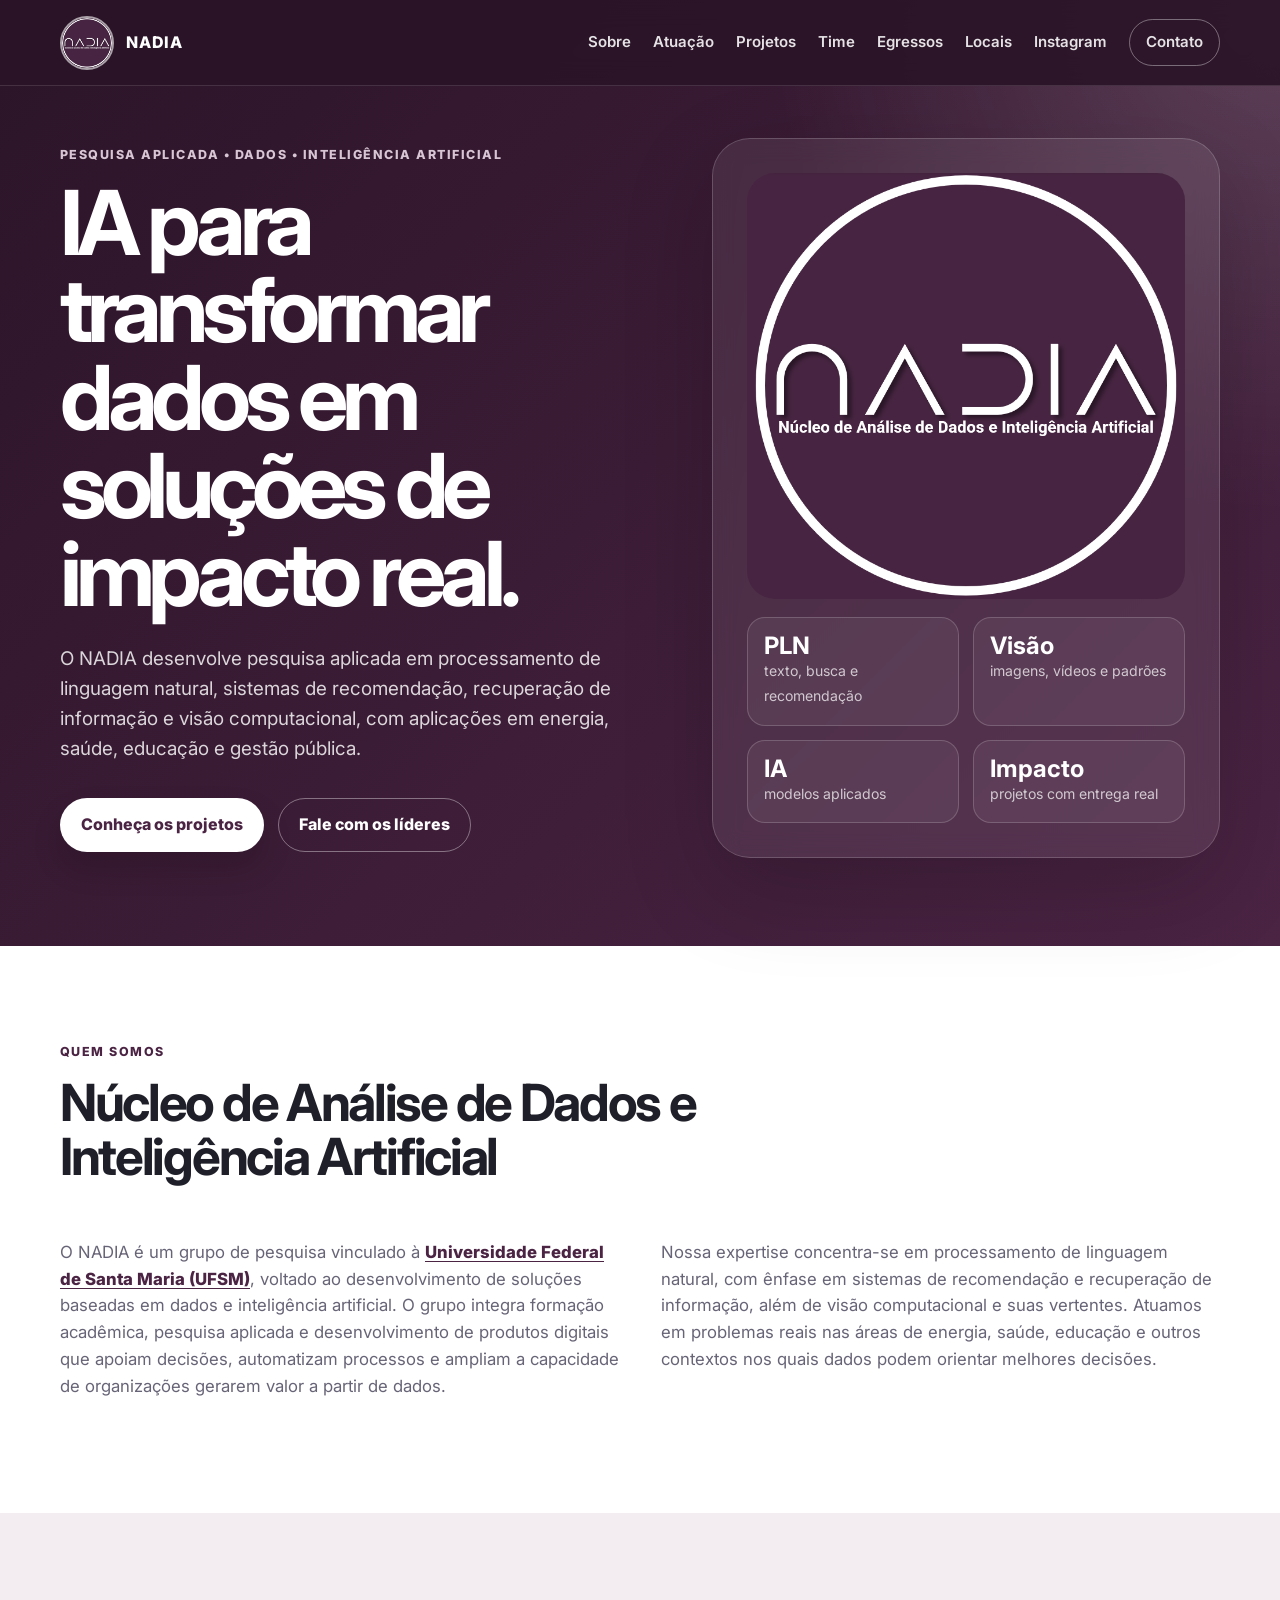
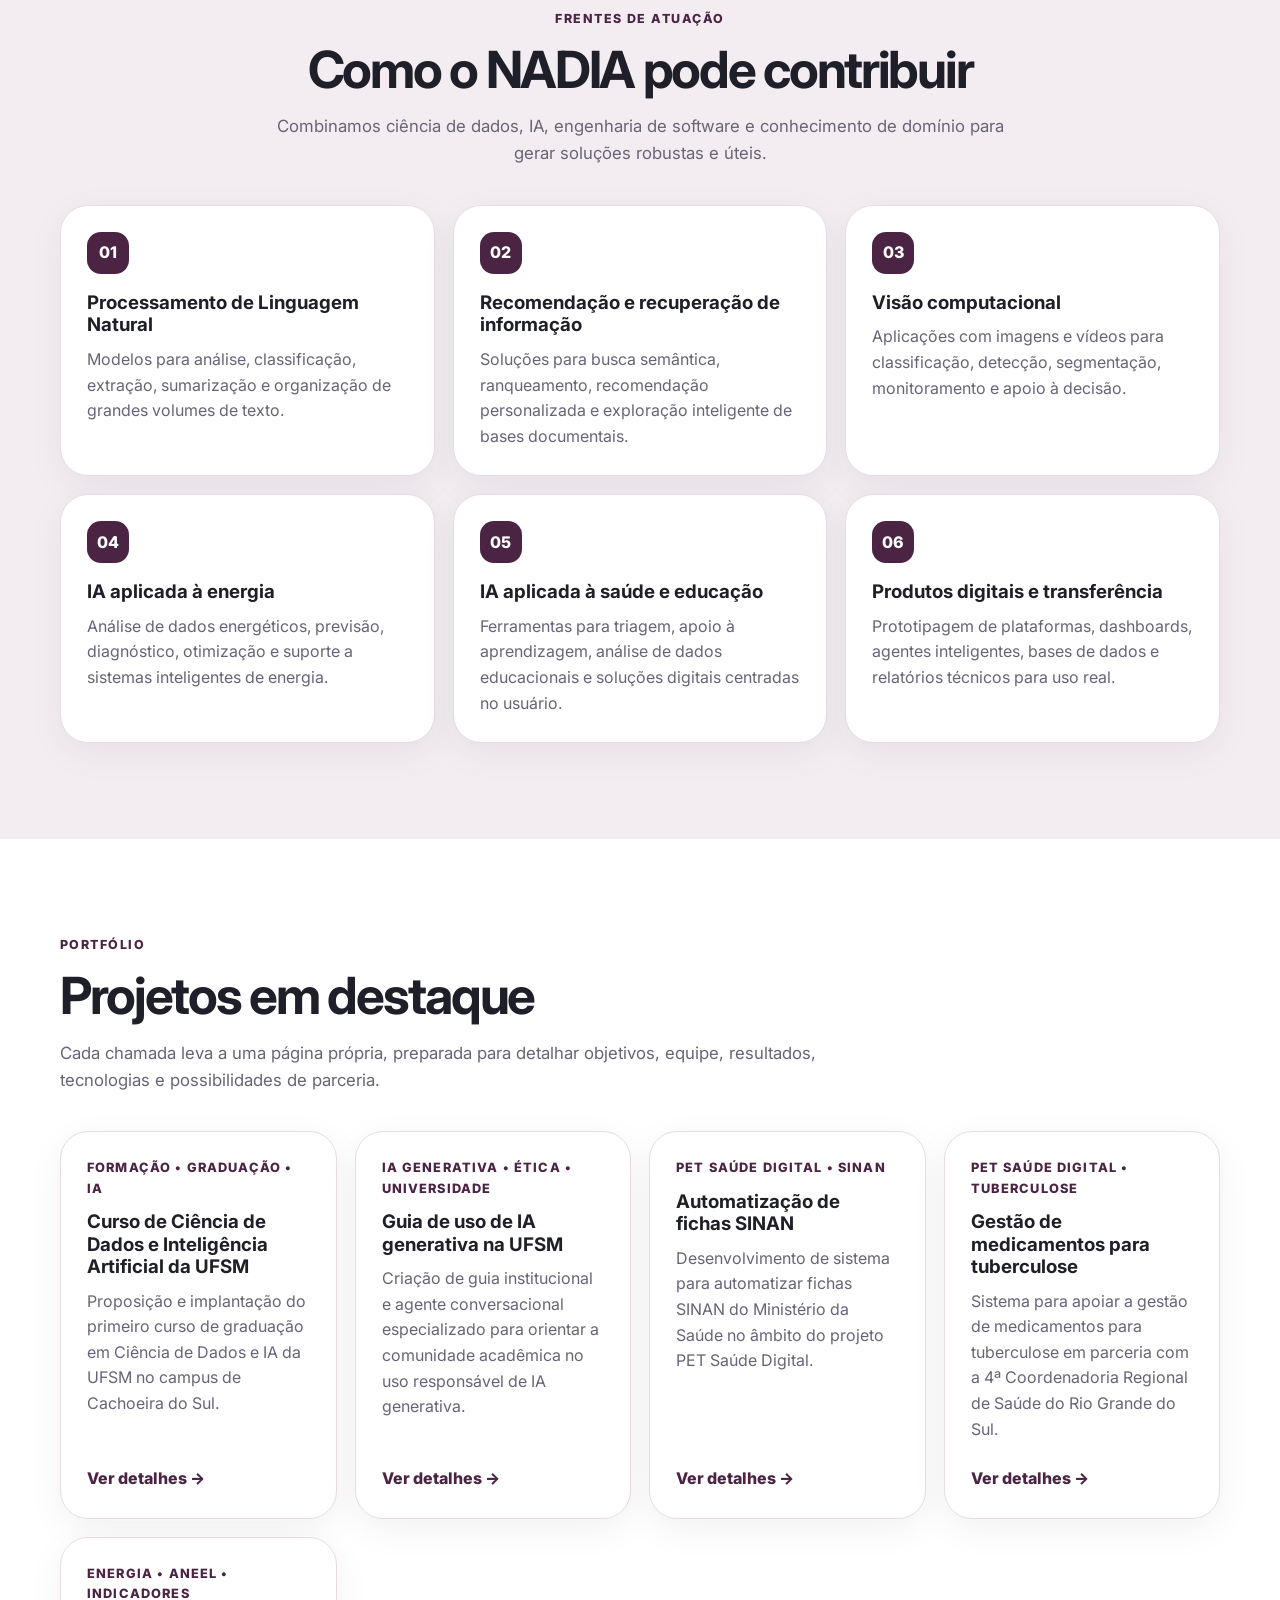
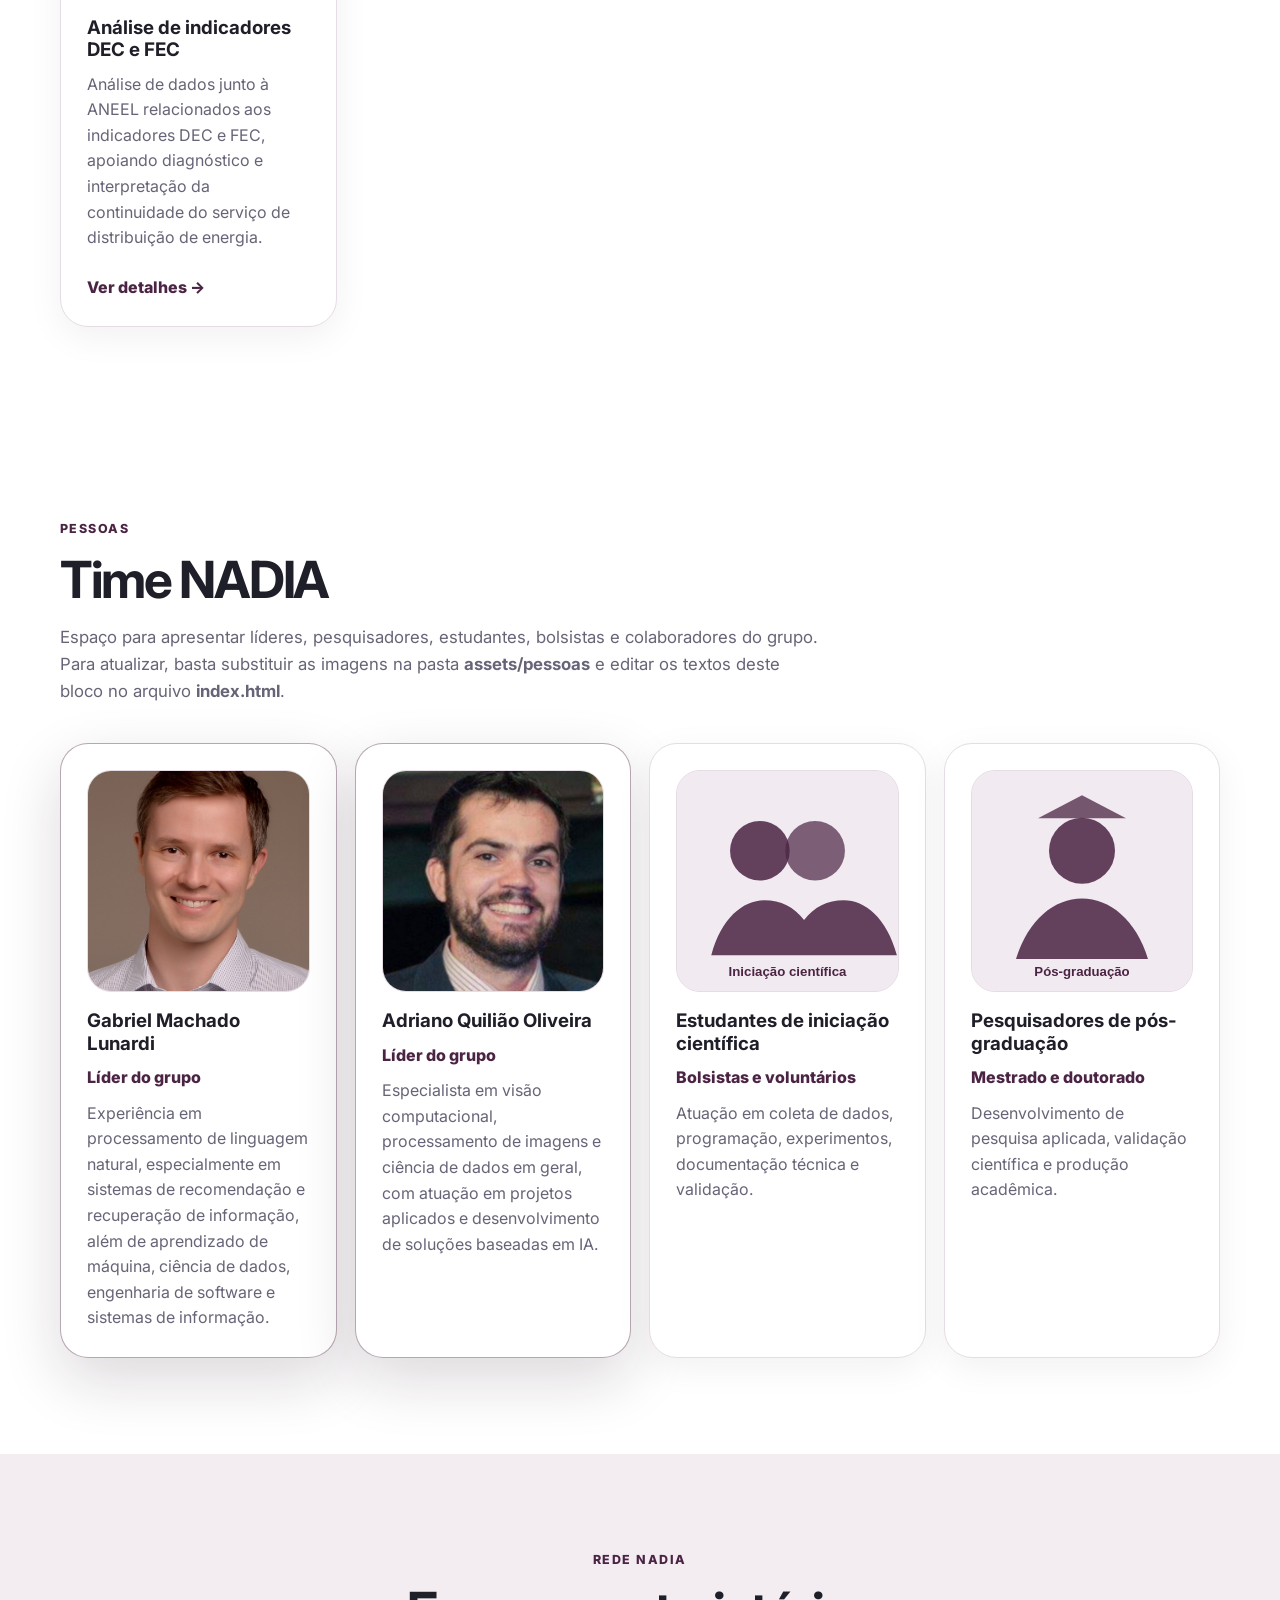
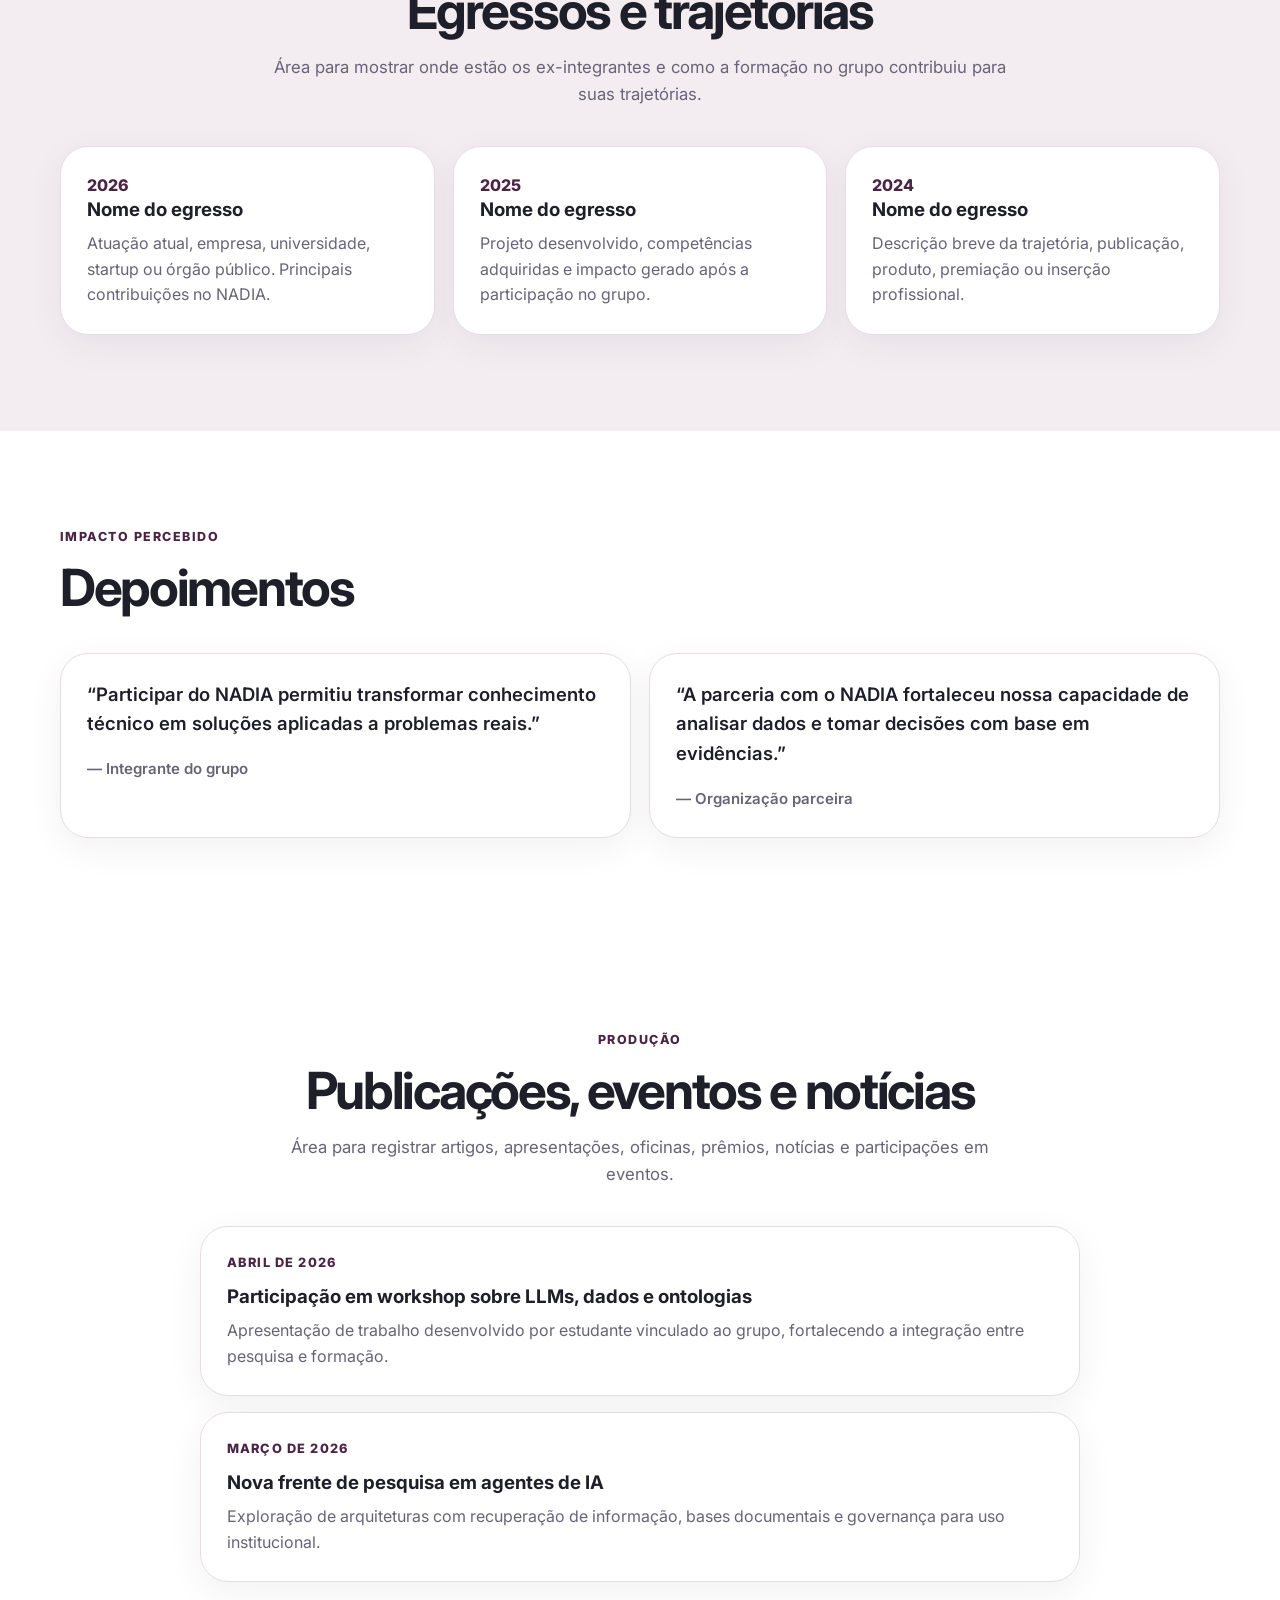
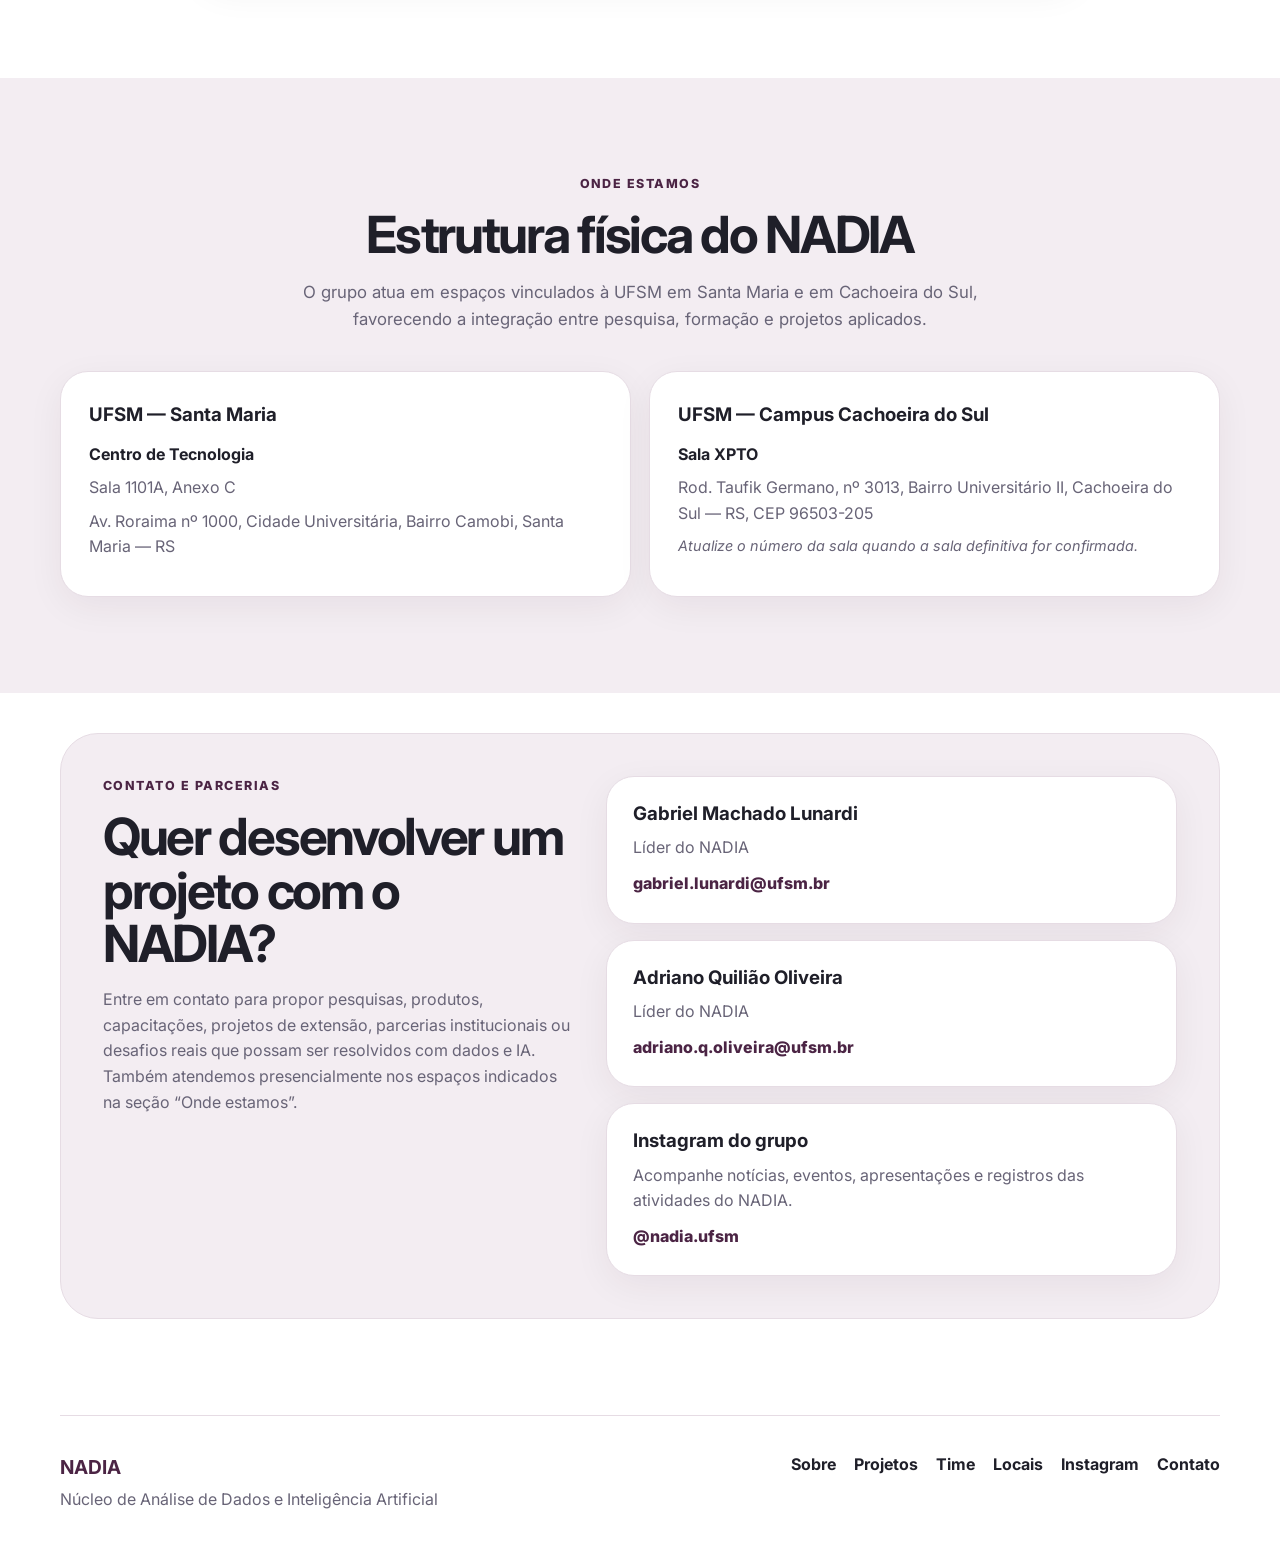
==== index.html @ a777f763 "versão inicial do site do grupo de pesquisa" ====
<!DOCTYPE html>
<html lang="pt-BR">
<head>
  <meta charset="UTF-8" />
  <meta name="viewport" content="width=device-width, initial-scale=1.0" />
  <meta name="description" content="NADIA - Núcleo de Análise de Dados e Inteligência Artificial. Pesquisa aplicada em PLN, sistemas de recomendação, recuperação de informação e visão computacional." />
  <title>NADIA | Núcleo de Análise de Dados e Inteligência Artificial</title>
  <link rel="preconnect" href="https://fonts.googleapis.com">
  <link rel="preconnect" href="https://fonts.gstatic.com" crossorigin>
  <link href="https://fonts.googleapis.com/css2?family=Inter:wght@400;500;600;700;800&display=swap" rel="stylesheet">
  <link rel="stylesheet" href="styles.css" />
</head>
<body>
  <header class="site-header" id="topo">
    <nav class="navbar" aria-label="Navegação principal">
      <a class="brand" href="#topo" aria-label="Página inicial NADIA">
        <img src="assets/nadia-logo.png" alt="Logomarca do NADIA" />
        <span>NADIA</span>
      </a>
      <button class="menu-toggle" aria-label="Abrir menu" aria-expanded="false">☰</button>
      <div class="nav-links">
        <a href="#sobre">Sobre</a>
        <a href="#atuacao">Atuação</a>
        <a href="#projetos">Projetos</a>
        <a href="#time">Time</a>
        <a href="#egressos">Egressos</a>
        <a href="#locais">Locais</a>
        <a href="https://www.instagram.com/nadia.ufsm/" target="_blank" rel="noopener">Instagram</a>
        <a href="#contato" class="nav-cta">Contato</a>
      </div>
    </nav>

    <section class="hero">
      <div class="hero-content">
        <p class="eyebrow">Pesquisa aplicada • Dados • Inteligência Artificial</p>
        <h1>IA para transformar dados em soluções de impacto real.</h1>
        <p class="hero-text">
          O NADIA desenvolve pesquisa aplicada em processamento de linguagem natural, sistemas de recomendação, recuperação de informação e visão computacional, com aplicações em energia, saúde, educação e gestão pública.
        </p>
        <div class="hero-actions">
          <a href="#projetos" class="btn primary">Conheça os projetos</a>
          <a href="#contato" class="btn secondary">Fale com os líderes</a>
        </div>
      </div>
      <div class="hero-card" aria-label="Destaques do NADIA">
        <img src="assets/nadia-logo.png" alt="Logomarca NADIA" />
        <div class="stats-grid">
          <div><strong>PLN</strong><span>texto, busca e recomendação</span></div>
          <div><strong>Visão</strong><span>imagens, vídeos e padrões</span></div>
          <div><strong>IA</strong><span>modelos aplicados</span></div>
          <div><strong>Impacto</strong><span>projetos com entrega real</span></div>
        </div>
      </div>
    </section>
  </header>

  <main>
    <section class="section intro" id="sobre">
      <div class="section-heading">
        <p class="eyebrow">Quem somos</p>
        <h2>Núcleo de Análise de Dados e Inteligência Artificial</h2>
      </div>
      <div class="two-columns">
        <p>
          O NADIA é um grupo de pesquisa vinculado à <a class="text-link" href="https://www.ufsm.br/" target="_blank" rel="noopener">Universidade Federal de Santa Maria (UFSM)</a>, voltado ao desenvolvimento de soluções baseadas em dados e inteligência artificial. O grupo integra formação acadêmica, pesquisa aplicada e desenvolvimento de produtos digitais que apoiam decisões, automatizam processos e ampliam a capacidade de organizações gerarem valor a partir de dados.
        </p>
        <p>
          Nossa expertise concentra-se em processamento de linguagem natural, com ênfase em sistemas de recomendação e recuperação de informação, além de visão computacional e suas vertentes. Atuamos em problemas reais nas áreas de energia, saúde, educação e outros contextos nos quais dados podem orientar melhores decisões.
        </p>
      </div>
    </section>

    <section class="section soft-bg" id="atuacao">
      <div class="section-heading centered">
        <p class="eyebrow">Frentes de atuação</p>
        <h2>Como o NADIA pode contribuir</h2>
        <p>Combinamos ciência de dados, IA, engenharia de software e conhecimento de domínio para gerar soluções robustas e úteis.</p>
      </div>
      <div class="cards three">
        <article class="card">
          <span class="icon">01</span>
          <h3>Processamento de Linguagem Natural</h3>
          <p>Modelos para análise, classificação, extração, sumarização e organização de grandes volumes de texto.</p>
        </article>
        <article class="card">
          <span class="icon">02</span>
          <h3>Recomendação e recuperação de informação</h3>
          <p>Soluções para busca semântica, ranqueamento, recomendação personalizada e exploração inteligente de bases documentais.</p>
        </article>
        <article class="card">
          <span class="icon">03</span>
          <h3>Visão computacional</h3>
          <p>Aplicações com imagens e vídeos para classificação, detecção, segmentação, monitoramento e apoio à decisão.</p>
        </article>
        <article class="card">
          <span class="icon">04</span>
          <h3>IA aplicada à energia</h3>
          <p>Análise de dados energéticos, previsão, diagnóstico, otimização e suporte a sistemas inteligentes de energia.</p>
        </article>
        <article class="card">
          <span class="icon">05</span>
          <h3>IA aplicada à saúde e educação</h3>
          <p>Ferramentas para triagem, apoio à aprendizagem, análise de dados educacionais e soluções digitais centradas no usuário.</p>
        </article>
        <article class="card">
          <span class="icon">06</span>
          <h3>Produtos digitais e transferência</h3>
          <p>Prototipagem de plataformas, dashboards, agentes inteligentes, bases de dados e relatórios técnicos para uso real.</p>
        </article>
      </div>
    </section>

    <section class="section" id="projetos">
      <div class="section-heading">
        <p class="eyebrow">Portfólio</p>
        <h2>Projetos em destaque</h2>
        <p>Cada chamada leva a uma página própria, preparada para detalhar objetivos, equipe, resultados, tecnologias e possibilidades de parceria.</p>
      </div>
      <div class="project-grid">
        <article class="project-card">
          <p class="tag">Formação • Graduação • IA</p>
          <h3>Curso de Ciência de Dados e Inteligência Artificial da UFSM</h3>
          <p>Proposição e implantação do primeiro curso de graduação em Ciência de Dados e IA da UFSM no campus de Cachoeira do Sul.</p>
          <a href="projetos/curso-ciencia-dados-ia.html">Ver detalhes →</a>
        </article>
        <article class="project-card">
          <p class="tag">IA generativa • Ética • Universidade</p>
          <h3>Guia de uso de IA generativa na UFSM</h3>
          <p>Criação de guia institucional e agente conversacional especializado para orientar a comunidade acadêmica no uso responsável de IA generativa.</p>
          <a href="projetos/guia-ia-generativa.html">Ver detalhes →</a>
        </article>
        <article class="project-card">
          <p class="tag">PET Saúde Digital • SINAN</p>
          <h3>Automatização de fichas SINAN</h3>
          <p>Desenvolvimento de sistema para automatizar fichas SINAN do Ministério da Saúde no âmbito do projeto PET Saúde Digital.</p>
          <a href="projetos/automatizacao-sinan.html">Ver detalhes →</a>
        </article>
        <article class="project-card">
          <p class="tag">PET Saúde Digital • Tuberculose</p>
          <h3>Gestão de medicamentos para tuberculose</h3>
          <p>Sistema para apoiar a gestão de medicamentos para tuberculose em parceria com a 4ª Coordenadoria Regional de Saúde do Rio Grande do Sul.</p>
          <a href="projetos/gestao-medicamentos-tuberculose.html">Ver detalhes →</a>
        </article>
        <article class="project-card">
          <p class="tag">Energia • ANEEL • Indicadores</p>
          <h3>Análise de indicadores DEC e FEC</h3>
          <p>Análise de dados junto à ANEEL relacionados aos indicadores DEC e FEC, apoiando diagnóstico e interpretação da continuidade do serviço de distribuição de energia.</p>
          <a href="projetos/indicadores-dec-fec.html">Ver detalhes →</a>
        </article>
      </div>
    </section>

    <section class="section" id="time">
      <div class="section-heading">
        <p class="eyebrow">Pessoas</p>
        <h2>Time NADIA</h2>
        <p>Espaço para apresentar líderes, pesquisadores, estudantes, bolsistas e colaboradores do grupo. Para atualizar, basta substituir as imagens na pasta <strong>assets/pessoas</strong> e editar os textos deste bloco no arquivo <strong>index.html</strong>.</p>
      </div>
      <div class="people-grid">
        <article class="person-card leader">
          <div class="person-photo"><img src="assets/pessoas/gabriel-lunardi.jpg" alt="Foto de Gabriel Machado Lunardi" /></div>
          <h3>Gabriel Machado Lunardi</h3>
          <p class="role">Líder do grupo</p>
          <p>Experiência em processamento de linguagem natural, especialmente em sistemas de recomendação e recuperação de informação, além de aprendizado de máquina, ciência de dados, engenharia de software e sistemas de informação.</p>
        </article>
        <article class="person-card leader">
          <div class="person-photo"><img src="assets/pessoas/adriano-quiliao.jpg" alt="Foto de Adriano Quilião Oliveira" /></div>
          <h3>Adriano Quilião Oliveira</h3>
          <p class="role">Líder do grupo</p>
          <p>Especialista em visão computacional, processamento de imagens e ciência de dados em geral, com atuação em projetos aplicados e desenvolvimento de soluções baseadas em IA.</p>
        </article>
        <article class="person-card">
          <div class="person-photo"><img src="assets/pessoas/estudantes-ic.svg" alt="Foto ou imagem representativa de estudantes de iniciação científica" /></div>
          <h3>Estudantes de iniciação científica</h3>
          <p class="role">Bolsistas e voluntários</p>
          <p>Atuação em coleta de dados, programação, experimentos, documentação técnica e validação.</p>
        </article>
        <article class="person-card">
          <div class="person-photo"><img src="assets/pessoas/pesquisadores-pg.svg" alt="Foto ou imagem representativa de pesquisadores de pós-graduação" /></div>
          <h3>Pesquisadores de pós-graduação</h3>
          <p class="role">Mestrado e doutorado</p>
          <p>Desenvolvimento de pesquisa aplicada, validação científica e produção acadêmica.</p>
        </article>
      </div>
    </section>

    <section class="section soft-bg" id="egressos">
      <div class="section-heading centered">
        <p class="eyebrow">Rede NADIA</p>
        <h2>Egressos e trajetórias</h2>
        <p>Área para mostrar onde estão os ex-integrantes e como a formação no grupo contribuiu para suas trajetórias.</p>
      </div>
      <div class="timeline">
        <article>
          <span>2026</span>
          <h3>Nome do egresso</h3>
          <p>Atuação atual, empresa, universidade, startup ou órgão público. Principais contribuições no NADIA.</p>
        </article>
        <article>
          <span>2025</span>
          <h3>Nome do egresso</h3>
          <p>Projeto desenvolvido, competências adquiridas e impacto gerado após a participação no grupo.</p>
        </article>
        <article>
          <span>2024</span>
          <h3>Nome do egresso</h3>
          <p>Descrição breve da trajetória, publicação, produto, premiação ou inserção profissional.</p>
        </article>
      </div>
    </section>

    <section class="section testimonials" id="depoimentos">
      <div class="section-heading">
        <p class="eyebrow">Impacto percebido</p>
        <h2>Depoimentos</h2>
      </div>
      <div class="quote-grid">
        <blockquote>
          “Participar do NADIA permitiu transformar conhecimento técnico em soluções aplicadas a problemas reais.”
          <cite>— Integrante do grupo</cite>
        </blockquote>
        <blockquote>
          “A parceria com o NADIA fortaleceu nossa capacidade de analisar dados e tomar decisões com base em evidências.”
          <cite>— Organização parceira</cite>
        </blockquote>
      </div>
    </section>

    <section class="section" id="publicacoes">
      <div class="section-heading centered">
        <p class="eyebrow">Produção</p>
        <h2>Publicações, eventos e notícias</h2>
        <p>Área para registrar artigos, apresentações, oficinas, prêmios, notícias e participações em eventos.</p>
      </div>
      <div class="news-list">
        <article>
          <p class="date">Abril de 2026</p>
          <h3>Participação em workshop sobre LLMs, dados e ontologias</h3>
          <p>Apresentação de trabalho desenvolvido por estudante vinculado ao grupo, fortalecendo a integração entre pesquisa e formação.</p>
        </article>
        <article>
          <p class="date">Março de 2026</p>
          <h3>Nova frente de pesquisa em agentes de IA</h3>
          <p>Exploração de arquiteturas com recuperação de informação, bases documentais e governança para uso institucional.</p>
        </article>
      </div>
    </section>

    <section class="section soft-bg" id="locais">
      <div class="section-heading centered">
        <p class="eyebrow">Onde estamos</p>
        <h2>Estrutura física do NADIA</h2>
        <p>O grupo atua em espaços vinculados à UFSM em Santa Maria e em Cachoeira do Sul, favorecendo a integração entre pesquisa, formação e projetos aplicados.</p>
      </div>
      <div class="location-grid">
        <article class="location-card">
          <h3>UFSM — Santa Maria</h3>
          <p><strong>Centro de Tecnologia</strong></p>
          <p>Sala 1101A, Anexo C</p>
          <p>Av. Roraima nº 1000, Cidade Universitária, Bairro Camobi, Santa Maria — RS</p>
        </article>
        <article class="location-card">
          <h3>UFSM — Campus Cachoeira do Sul</h3>
          <p><strong>Sala XPTO</strong></p>
          <p>Rod. Taufik Germano, nº 3013, Bairro Universitário II, Cachoeira do Sul — RS, CEP 96503-205</p>
          <p class="helper-text">Atualize o número da sala quando a sala definitiva for confirmada.</p>
        </article>
      </div>
    </section>

    <section class="section contact-section" id="contato">
      <div class="contact-card email-contact">
        <div>
          <p class="eyebrow">Contato e parcerias</p>
          <h2>Quer desenvolver um projeto com o NADIA?</h2>
          <p>Entre em contato para propor pesquisas, produtos, capacitações, projetos de extensão, parcerias institucionais ou desafios reais que possam ser resolvidos com dados e IA. Também atendemos presencialmente nos espaços indicados na seção “Onde estamos”.</p>
        </div>
        <div class="contact-list" aria-label="E-mails para contato">
          <article>
            <h3>Gabriel Machado Lunardi</h3>
            <p>Líder do NADIA</p>
            <a href="mailto:gabriel.lunardi@ufsm.br">gabriel.lunardi@ufsm.br</a>
          </article>
          <article>
            <h3>Adriano Quilião Oliveira</h3>
            <p>Líder do NADIA</p>
            <a href="mailto:adriano.q.oliveira@ufsm.br">adriano.q.oliveira@ufsm.br</a>
          </article>
          <article>
            <h3>Instagram do grupo</h3>
            <p>Acompanhe notícias, eventos, apresentações e registros das atividades do NADIA.</p>
            <a href="https://www.instagram.com/nadia.ufsm/" target="_blank" rel="noopener">@nadia.ufsm</a>
          </article>
        </div>
      </div>
    </section>
  </main>

  <footer class="footer">
    <div>
      <strong>NADIA</strong>
      <p>Núcleo de Análise de Dados e Inteligência Artificial</p>
    </div>
    <div class="footer-links">
      <a href="#sobre">Sobre</a>
      <a href="#projetos">Projetos</a>
      <a href="#time">Time</a>
      <a href="#locais">Locais</a>
      <a href="https://www.instagram.com/nadia.ufsm/" target="_blank" rel="noopener">Instagram</a>
      <a href="#contato">Contato</a>
    </div>
  </footer>

  <script src="script.js"></script>
</body>
</html>
---- styles.css ----
:root {
  --purple: #4b2444;
  --purple-dark: #2b1428;
  --purple-soft: #f3edf2;
  --text: #1f1f29;
  --muted: #686477;
  --white: #ffffff;
  --line: #e6dce4;
  --shadow: 0 22px 60px rgba(43, 20, 40, 0.16);
  --radius: 28px;
  --nav-height: 86px;
}

* { box-sizing: border-box; }
html { scroll-behavior: smooth; scroll-padding-top: calc(var(--nav-height) + 18px); }
body {
  margin: 0;
  font-family: 'Inter', system-ui, -apple-system, BlinkMacSystemFont, 'Segoe UI', sans-serif;
  color: var(--text);
  background: var(--white);
  line-height: 1.6;
}

a { color: inherit; text-decoration: none; }
img { max-width: 100%; display: block; }

.site-header {
  min-height: 100vh;
  background:
    radial-gradient(circle at top right, rgba(255,255,255,0.16), transparent 32rem),
    linear-gradient(135deg, var(--purple-dark), var(--purple));
  color: var(--white);
  overflow: visible;
}

.navbar {
  width: 100%;
  min-height: var(--nav-height);
  padding: 14px max(16px, calc((100% - 1160px) / 2));
  display: flex;
  align-items: center;
  justify-content: space-between;
  position: sticky;
  top: 0;
  z-index: 1000;
  background: rgba(43, 20, 40, 0.92);
  backdrop-filter: blur(14px);
  border-bottom: 1px solid rgba(255,255,255,0.12);
}

.brand { display: flex; align-items: center; gap: 12px; font-weight: 800; letter-spacing: 0.05em; }
.brand img { width: 54px; height: 54px; border-radius: 50%; object-fit: cover; border: 2px solid rgba(255,255,255,0.6); }
.nav-links { display: flex; align-items: center; gap: 22px; font-size: 0.94rem; font-weight: 600; }
.nav-links a { opacity: 0.88; transition: opacity .2s ease, transform .2s ease; }
.nav-links a:hover { opacity: 1; transform: translateY(-1px); }
.nav-cta { padding: 10px 16px; border: 1px solid rgba(255,255,255,0.42); border-radius: 999px; }
.menu-toggle { display: none; background: transparent; border: 0; color: var(--white); font-size: 1.8rem; }

.hero {
  width: min(1160px, calc(100% - 32px));
  margin: 0 auto;
  min-height: calc(100vh - var(--nav-height));
  display: grid;
  grid-template-columns: 1.08fr 0.92fr;
  align-items: center;
  gap: 56px;
  padding: 52px 0 88px;
}

.eyebrow { margin: 0 0 14px; color: #d8c5d4; font-weight: 800; text-transform: uppercase; letter-spacing: 0.12em; font-size: 0.78rem; }
.section .eyebrow { color: var(--purple); }
.hero h1, .project-hero h1 { margin: 0; font-size: clamp(2.7rem, 7vw, 5.8rem); line-height: 0.98; letter-spacing: -0.07em; max-width: 920px; }
.hero-text { max-width: 690px; font-size: 1.18rem; color: rgba(255,255,255,0.82); margin: 26px 0 34px; }
.hero-actions { display: flex; gap: 14px; flex-wrap: wrap; }
.btn { display: inline-flex; justify-content: center; align-items: center; min-height: 48px; padding: 13px 20px; border-radius: 999px; font-weight: 800; border: 1px solid transparent; cursor: pointer; transition: transform .2s ease, box-shadow .2s ease; }
.btn:hover { transform: translateY(-2px); }
.btn.primary { background: var(--white); color: var(--purple); box-shadow: 0 16px 30px rgba(0,0,0,0.15); }
.btn.secondary { border-color: rgba(255,255,255,0.38); color: var(--white); }

.hero-card {
  background: rgba(255,255,255,0.08);
  border: 1px solid rgba(255,255,255,0.18);
  border-radius: 38px;
  padding: 34px;
  box-shadow: 0 32px 90px rgba(0,0,0,0.18);
  backdrop-filter: blur(12px);
}
.hero-card img { width: 100%; border-radius: 28px; background: var(--purple); }
.stats-grid { display: grid; grid-template-columns: repeat(2, 1fr); gap: 14px; margin-top: 18px; }
.stats-grid div { border: 1px solid rgba(255,255,255,0.18); border-radius: 18px; padding: 16px; background: rgba(255,255,255,0.06); }
.stats-grid strong { display: block; font-size: 1.5rem; line-height: 1; }
.stats-grid span { color: rgba(255,255,255,0.72); font-size: 0.88rem; }

.section { width: min(1160px, calc(100% - 32px)); margin: 0 auto; padding: 96px 0; }
.soft-bg { width: 100%; max-width: none; background: var(--purple-soft); padding-left: max(16px, calc((100% - 1160px) / 2)); padding-right: max(16px, calc((100% - 1160px) / 2)); }
.dark { width: 100%; max-width: none; background: var(--purple-dark); color: var(--white); padding-left: max(16px, calc((100% - 1160px) / 2)); padding-right: max(16px, calc((100% - 1160px) / 2)); }
.section-heading { max-width: 760px; margin-bottom: 38px; }
.section-heading.centered { margin-left: auto; margin-right: auto; text-align: center; }
.section h2 { margin: 0; font-size: clamp(2rem, 4vw, 3.4rem); line-height: 1.05; letter-spacing: -0.045em; }
.section-heading > p:last-child { color: var(--muted); font-size: 1.05rem; }
.dark .section-heading > p:last-child { color: rgba(255,255,255,0.74); }
.two-columns { display: grid; grid-template-columns: repeat(2, 1fr); gap: 42px; color: var(--muted); font-size: 1.05rem; }

.cards { display: grid; gap: 18px; }
.cards.three { grid-template-columns: repeat(3, 1fr); }
.cards.four { grid-template-columns: repeat(4, 1fr); }
.card, .project-card, .person-card, .mini-card, .timeline article, .news-list article, blockquote, .contact-list article, .detail-card {
  background: var(--white);
  border: 1px solid var(--line);
  border-radius: var(--radius);
  padding: 26px;
  box-shadow: 0 10px 36px rgba(43, 20, 40, 0.06);
}
.card .icon { display: inline-flex; width: 42px; height: 42px; border-radius: 14px; background: var(--purple); color: var(--white); align-items: center; justify-content: center; font-weight: 800; margin-bottom: 18px; }
.card h3, .project-card h3, .person-card h3, .mini-card h3, .timeline h3, .news-list h3, .contact-list h3, .detail-card h3 { margin: 0 0 10px; line-height: 1.2; }
.card p, .project-card p, .person-card p, .mini-card p, .timeline p, .news-list p, .contact-list p, .detail-card p, .detail-card li { margin: 0; color: var(--muted); }

.project-grid { display: grid; grid-template-columns: repeat(auto-fit, minmax(230px, 1fr)); gap: 18px; }
.project-card { display: flex; flex-direction: column; }
.project-card a { display: inline-block; margin-top: auto; padding-top: 24px; font-weight: 800; color: var(--purple); }
.tag, .date { color: var(--purple) !important; font-weight: 800; font-size: 0.8rem; text-transform: uppercase; letter-spacing: 0.09em; margin-bottom: 12px !important; }
.dark .mini-card { background: rgba(255,255,255,0.08); border-color: rgba(255,255,255,0.14); }
.dark .mini-card p { color: rgba(255,255,255,0.72); }

.people-grid { display: grid; grid-template-columns: repeat(4, 1fr); gap: 18px; }
.person-card.leader { border-color: rgba(75,36,68,0.4); box-shadow: var(--shadow); }
.avatar { width: 64px; height: 64px; border-radius: 22px; background: var(--purple); color: var(--white); display: flex; align-items: center; justify-content: center; font-weight: 800; font-size: 1.2rem; margin-bottom: 18px; }
.role { color: var(--purple) !important; font-weight: 800; margin-bottom: 10px !important; }
.text-link { color: var(--purple); font-weight: 800; text-decoration: underline; text-underline-offset: 3px; }

.timeline { display: grid; grid-template-columns: repeat(3, 1fr); gap: 18px; }
.timeline span { color: var(--purple); font-weight: 800; }
.quote-grid { display: grid; grid-template-columns: repeat(2, 1fr); gap: 18px; }
blockquote { margin: 0; font-size: 1.16rem; font-weight: 600; }
blockquote cite { display: block; color: var(--muted); font-size: 0.94rem; margin-top: 18px; font-style: normal; font-weight: 600; }
.news-list { display: grid; gap: 16px; max-width: 880px; margin: 0 auto; }

.contact-section { padding-top: 40px; }
.contact-card { display: grid; grid-template-columns: 0.9fr 1.1fr; gap: 36px; background: var(--purple-soft); border-radius: 38px; padding: 42px; border: 1px solid var(--line); }
.contact-card h2 { margin-bottom: 16px; }
.contact-card p { color: var(--muted); }
.contact-list { display: grid; gap: 16px; }
.contact-list a { display: inline-flex; margin-top: 10px; color: var(--purple); font-weight: 800; overflow-wrap: anywhere; }

.footer { width: min(1160px, calc(100% - 32px)); margin: 0 auto; padding: 36px 0 48px; display: flex; justify-content: space-between; gap: 20px; border-top: 1px solid var(--line); color: var(--muted); }
.footer strong { color: var(--purple); font-size: 1.2rem; }
.footer p { margin: 4px 0 0; }
.footer-links { display: flex; gap: 18px; flex-wrap: wrap; font-weight: 700; }
.footer-links a { color: var(--text); }

.project-page .site-header { min-height: auto; }
.project-hero { width: min(1160px, calc(100% - 32px)); margin: 0 auto; padding: 72px 0 88px; color: var(--white); }
.project-hero p { max-width: 820px; color: rgba(255,255,255,0.82); font-size: 1.12rem; }
.breadcrumb { display: inline-flex; margin-bottom: 28px; color: rgba(255,255,255,0.78); font-weight: 700; }
.detail-grid { display: grid; grid-template-columns: 1fr 1fr; gap: 18px; }
.detail-card ul { margin: 0; padding-left: 20px; }
.back-link { color: var(--purple); font-weight: 800; }

@media (max-width: 1040px) {
  .nav-links { gap: 14px; font-size: 0.88rem; }
}

@media (max-width: 900px) {
  .menu-toggle { display: block; }
  .nav-links { display: none; position: absolute; top: var(--nav-height); left: 16px; right: 16px; flex-direction: column; align-items: stretch; background: rgba(43, 20, 40, 0.98); padding: 22px; border-radius: 24px; box-shadow: 0 24px 60px rgba(0,0,0,0.24); }
  .nav-links.open { display: flex; }
  .hero, .two-columns, .project-grid, .contact-card, .detail-grid { grid-template-columns: 1fr; }
  .cards.three, .cards.four, .people-grid, .timeline, .quote-grid { grid-template-columns: repeat(2, 1fr); }
  .hero { padding-top: 24px; }
}

@media (max-width: 620px) {
  :root { --nav-height: 78px; }
  .brand img { width: 46px; height: 46px; }
  .cards.three, .cards.four, .people-grid, .timeline, .quote-grid, .stats-grid { grid-template-columns: 1fr; }
  .section { padding: 72px 0; }
  .soft-bg, .dark { padding-top: 72px; padding-bottom: 72px; }
  .contact-card { padding: 26px; border-radius: 28px; }
  .footer { flex-direction: column; }
}

/* Atualização: fotos do time e locais físicos */
.person-photo {
  width: 100%;
  aspect-ratio: 1 / 1;
  border-radius: 24px;
  overflow: hidden;
  background: var(--purple-soft);
  border: 1px solid var(--line);
  margin-bottom: 18px;
}
.person-photo img {
  width: 100%;
  height: 100%;
  object-fit: cover;
  display: block;
}
.location-grid {
  display: grid;
  grid-template-columns: repeat(2, 1fr);
  gap: 18px;
}
.location-card {
  background: var(--white);
  border: 1px solid var(--line);
  border-radius: var(--radius);
  padding: 28px;
  box-shadow: 0 10px 36px rgba(43, 20, 40, 0.06);
}
.location-card h3 { margin: 0 0 12px; }
.location-card p { margin: 0 0 8px; color: var(--muted); }
.location-card strong { color: var(--text); }
.helper-text {
  font-size: 0.9rem;
  font-style: italic;
}
@media (max-width: 900px) {
  .location-grid { grid-template-columns: 1fr; }
}

/* Menu fixo em toda a rolagem da página */
.site-header { padding-top: var(--nav-height); }
.navbar {
  position: fixed;
  left: 0;
  right: 0;
  top: 0;
}
@media (max-width: 900px) {
  .nav-links { position: fixed; }
}
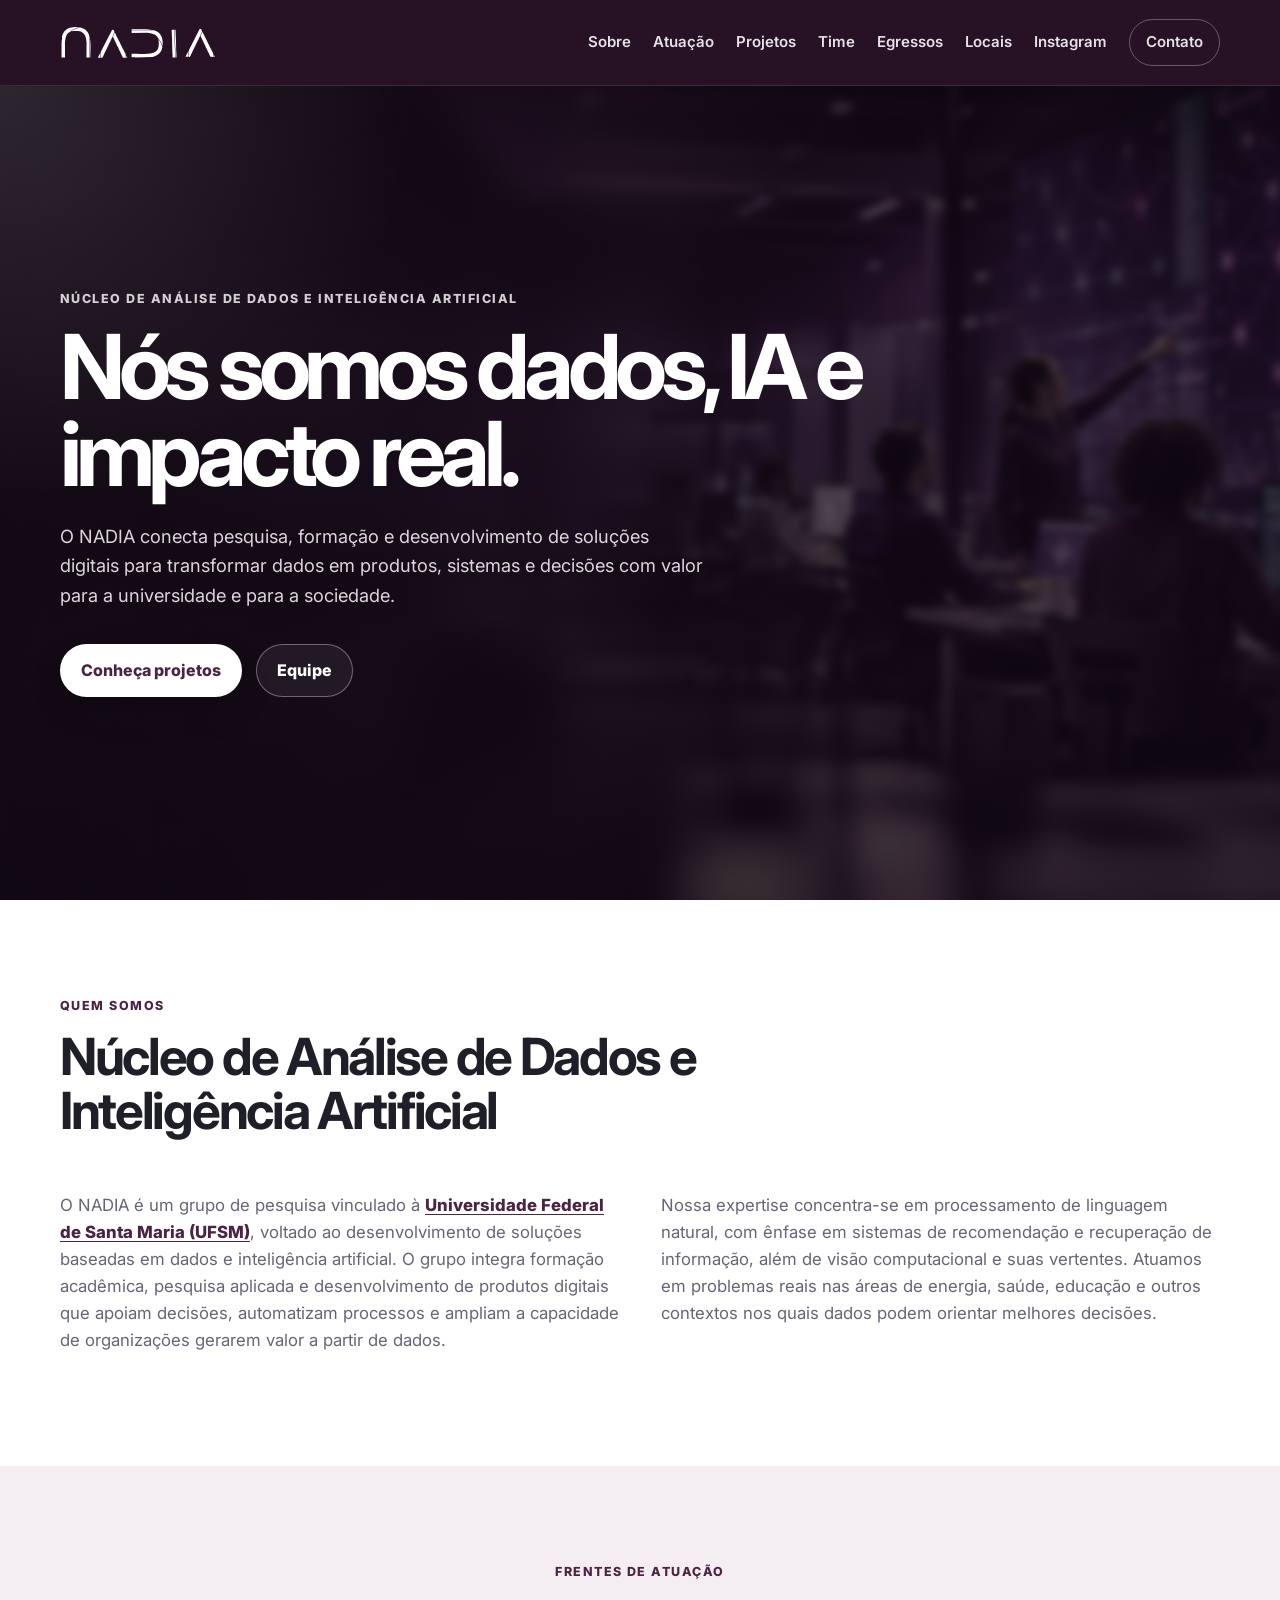
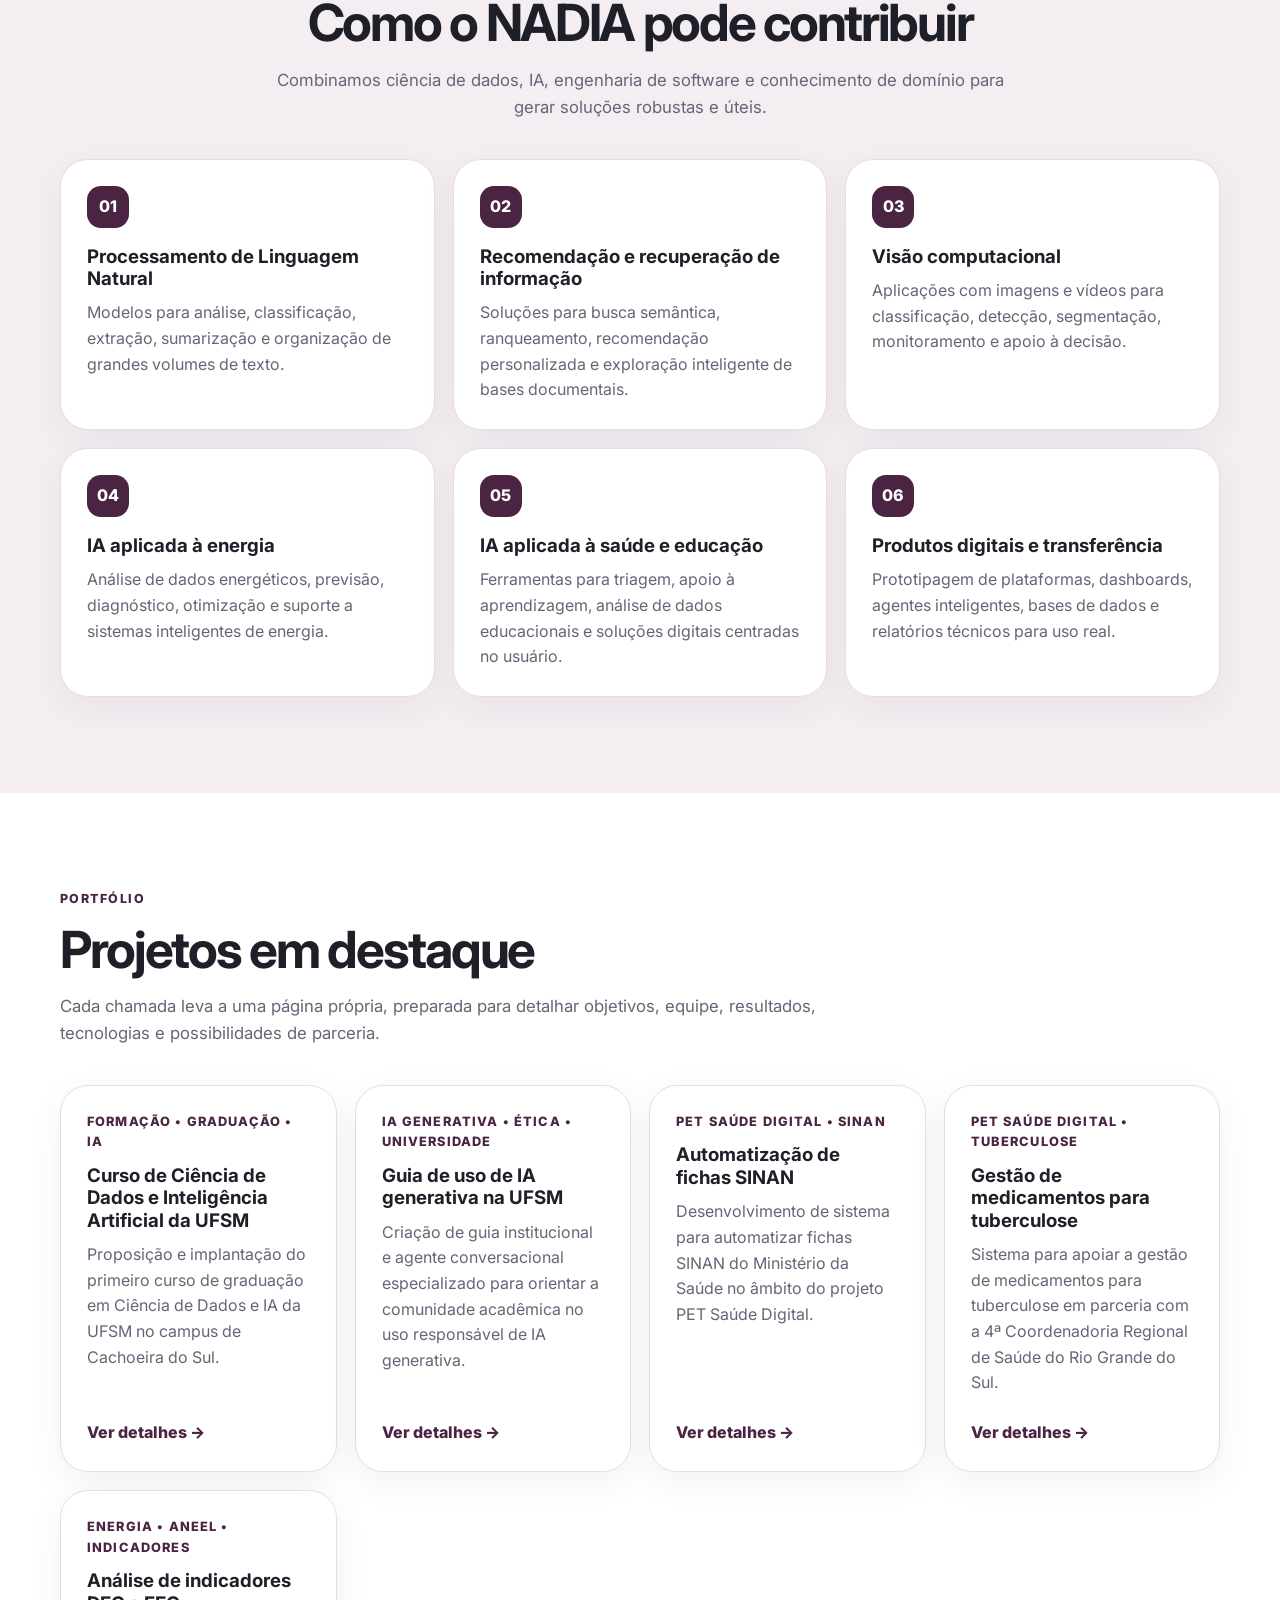
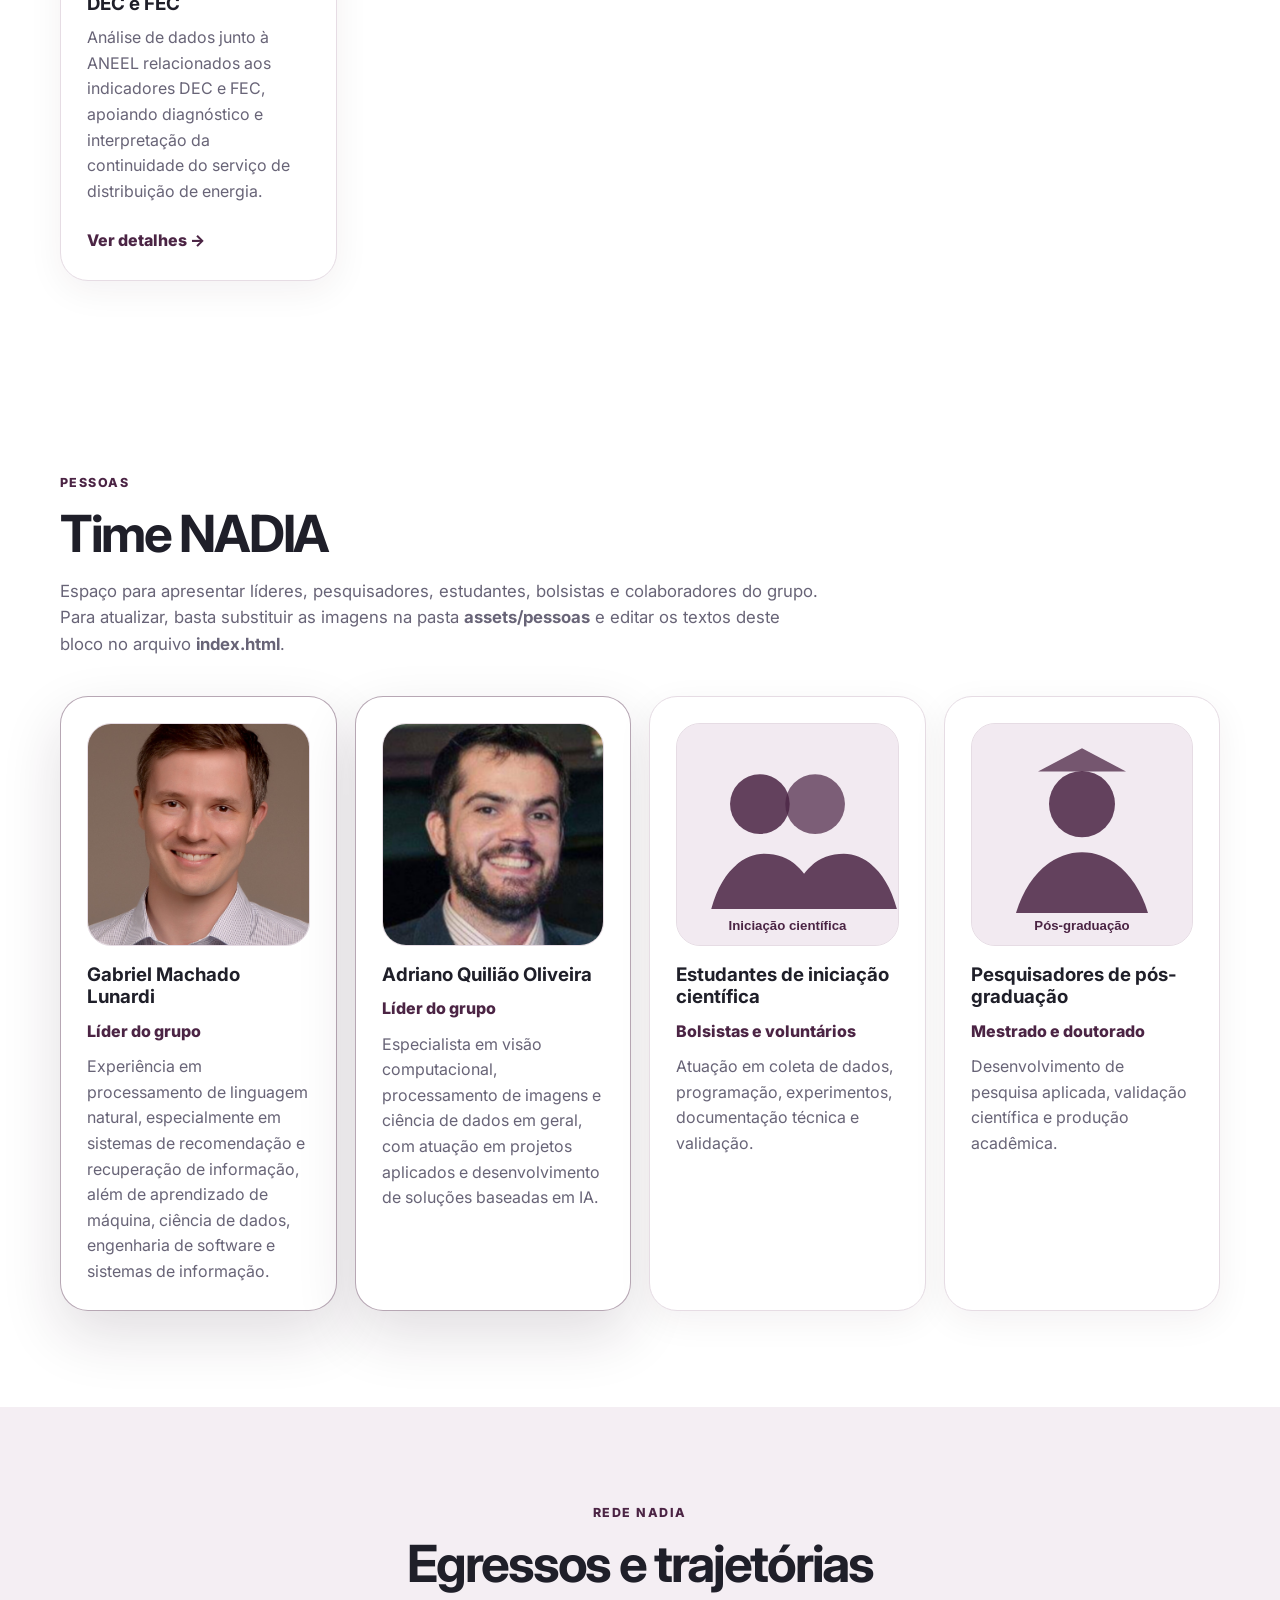
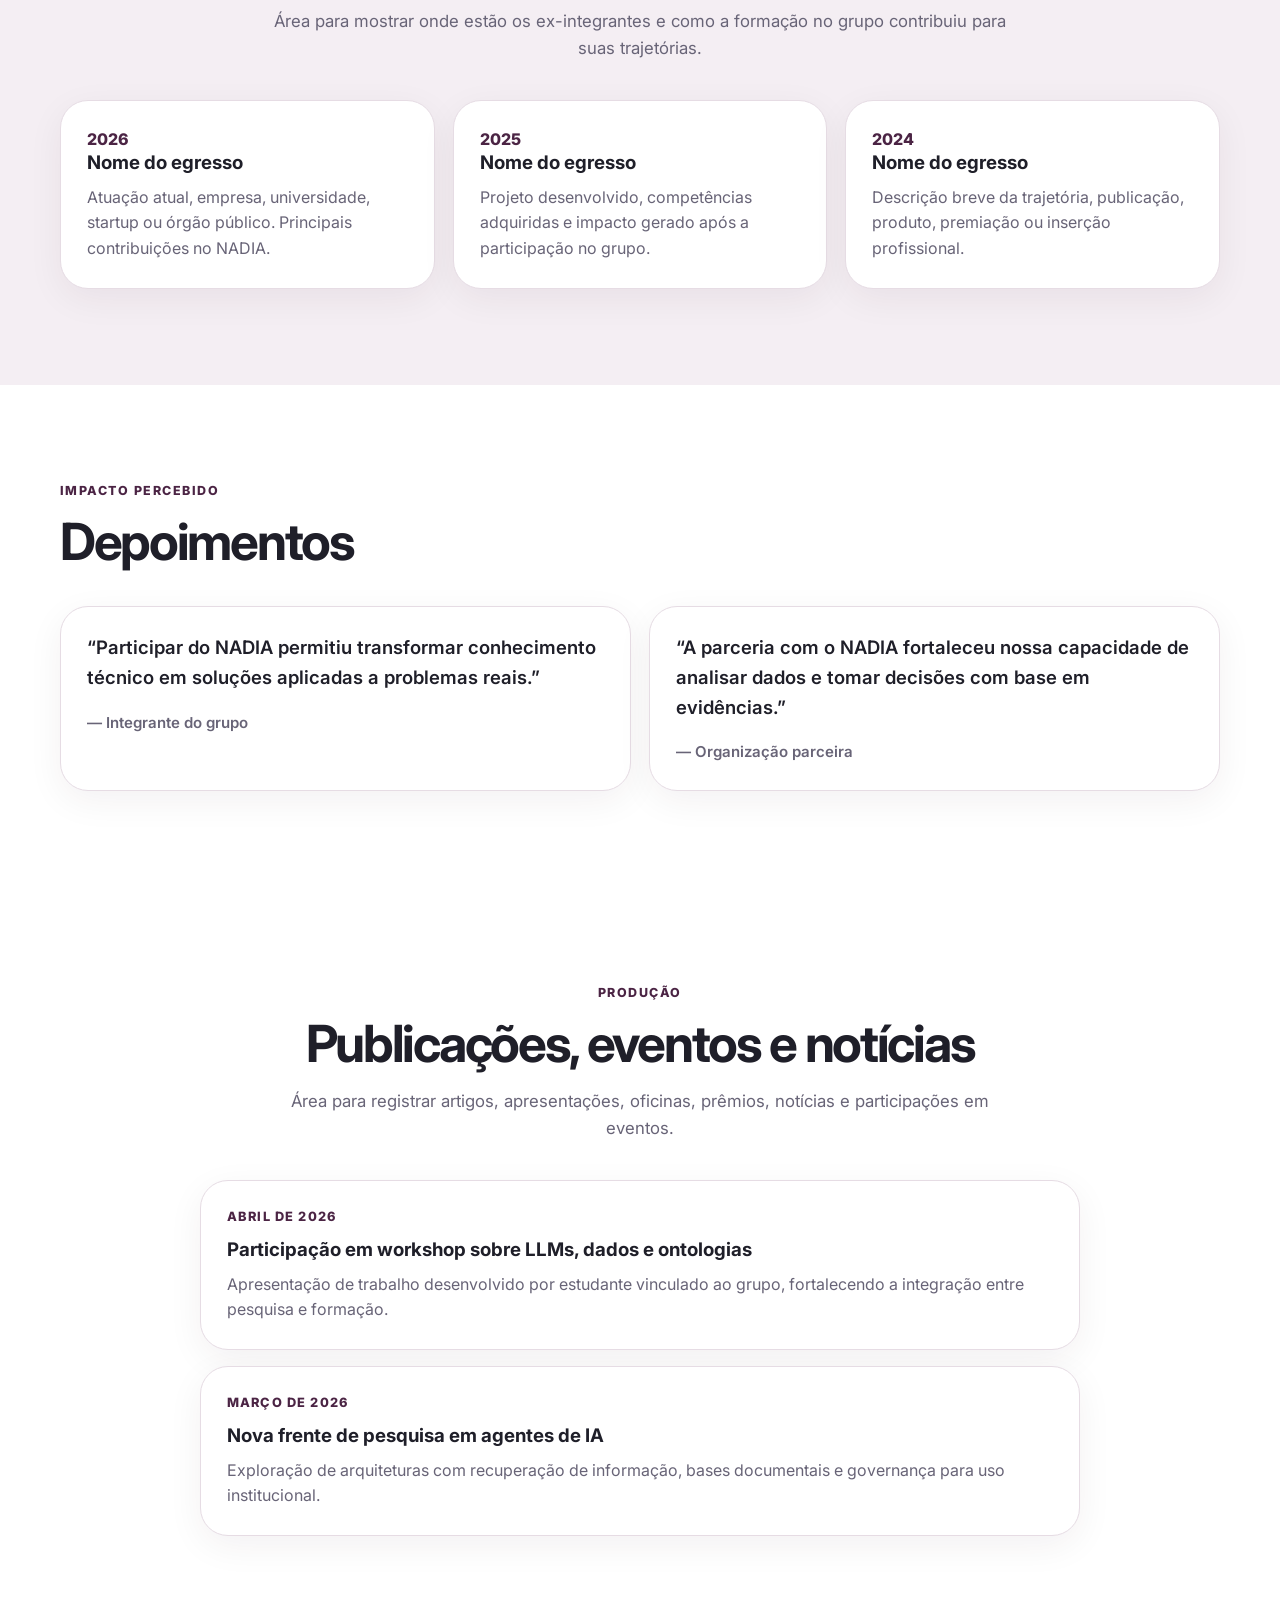
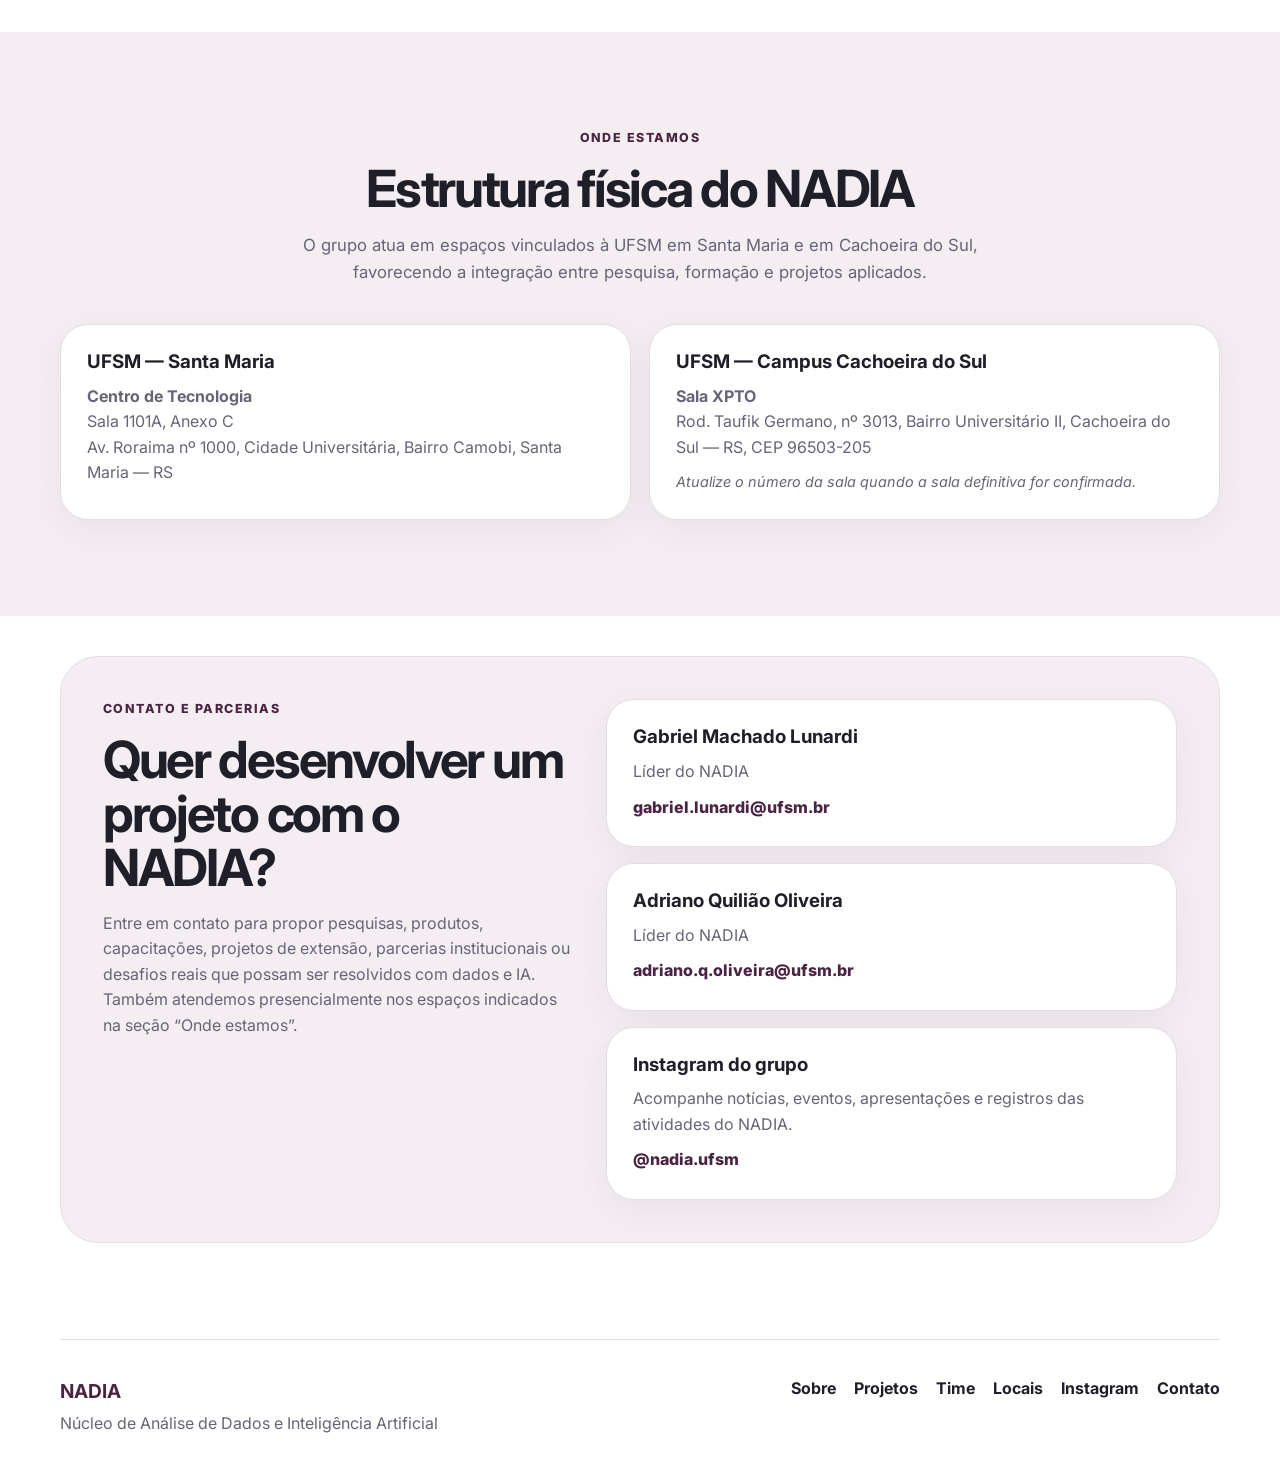
==== commit 0b03d748: "carrosel adicionado e nova logo" ====
--- a/index.html
+++ b/index.html
@@ -8,13 +8,14 @@
   <link rel="preconnect" href="https://fonts.googleapis.com">
   <link rel="preconnect" href="https://fonts.gstatic.com" crossorigin>
   <link href="https://fonts.googleapis.com/css2?family=Inter:wght@400;500;600;700;800&display=swap" rel="stylesheet">
+  <link rel="icon" type="image/png" href="assets/icons/favicon.png" />
   <link rel="stylesheet" href="styles.css" />
 </head>
 <body>
   <header class="site-header" id="topo">
     <nav class="navbar" aria-label="Navegação principal">
       <a class="brand" href="#topo" aria-label="Página inicial NADIA">
-        <img src="assets/nadia-logo.png" alt="Logomarca do NADIA" />
+        <img src="assets/nadia-logo-branco.svg" alt="Logomarca do NADIA" />
         <span>NADIA</span>
       </a>
       <button class="menu-toggle" aria-label="Abrir menu" aria-expanded="false">☰</button>
@@ -30,25 +31,30 @@
       </div>
     </nav>
 
-    <section class="hero">
-      <div class="hero-content">
-        <p class="eyebrow">Pesquisa aplicada • Dados • Inteligência Artificial</p>
-        <h1>IA para transformar dados em soluções de impacto real.</h1>
+    <section class="hero hero-immersive" aria-label="Apresentação do NADIA">
+      <div class="hero-background" aria-hidden="true">
+        <figure class="hero-slide active">
+          <img src="assets/hero/hero-dados-1.png" alt="Ambiente de análise de dados e pesquisa aplicada" />
+        </figure>
+        <figure class="hero-slide">
+          <img src="assets/hero/hero-dados-2.png" alt="Pesquisadores em ambiente tecnológico de pesquisa" />
+        </figure>
+        <figure class="hero-slide">
+          <img src="assets/hero/hero-dados-3.png" alt="Centro moderno de operações com telas e dashboards" />
+        </figure>
+        <div class="hero-overlay"></div>
+      </div>
+
+      <div class="hero-content hero-panel">
+        <p class="eyebrow">Núcleo de análise de dados e inteligência artificial</p>
+        <h1>Nós somos dados, IA e impacto real.</h1>
         <p class="hero-text">
-          O NADIA desenvolve pesquisa aplicada em processamento de linguagem natural, sistemas de recomendação, recuperação de informação e visão computacional, com aplicações em energia, saúde, educação e gestão pública.
+          O NADIA conecta pesquisa, formação e desenvolvimento de soluções digitais para transformar dados em produtos,
+          sistemas e decisões com valor para a universidade e para a sociedade.
         </p>
         <div class="hero-actions">
-          <a href="#projetos" class="btn primary">Conheça os projetos</a>
-          <a href="#contato" class="btn secondary">Fale com os líderes</a>
-        </div>
-      </div>
-      <div class="hero-card" aria-label="Destaques do NADIA">
-        <img src="assets/nadia-logo.png" alt="Logomarca NADIA" />
-        <div class="stats-grid">
-          <div><strong>PLN</strong><span>texto, busca e recomendação</span></div>
-          <div><strong>Visão</strong><span>imagens, vídeos e padrões</span></div>
-          <div><strong>IA</strong><span>modelos aplicados</span></div>
-          <div><strong>Impacto</strong><span>projetos com entrega real</span></div>
+          <a href="#projetos" class="btn primary">Conheça projetos</a>
+          <a href="#time" class="btn secondary">Equipe</a>
         </div>
       </div>
     </section>
--- a/styles.css
+++ b/styles.css
@@ -1,12 +1,12 @@
 :root {
   --purple: #4b2444;
   --purple-dark: #2b1428;
-  --purple-soft: #f3edf2;
+  --purple-soft: #f4eef3;
   --text: #1f1f29;
   --muted: #686477;
   --white: #ffffff;
   --line: #e6dce4;
-  --shadow: 0 22px 60px rgba(43, 20, 40, 0.16);
+  --shadow: 0 24px 60px rgba(43, 20, 40, 0.14);
   --radius: 28px;
   --nav-height: 86px;
 }
@@ -22,15 +22,14 @@
 }
 
 a { color: inherit; text-decoration: none; }
-img { max-width: 100%; display: block; }
+img { display: block; max-width: 100%; }
 
 .site-header {
   min-height: 100vh;
-  background:
-    radial-gradient(circle at top right, rgba(255,255,255,0.16), transparent 32rem),
-    linear-gradient(135deg, var(--purple-dark), var(--purple));
   color: var(--white);
-  overflow: visible;
+  background: #120d14;
+  padding-top: var(--nav-height);
+  position: relative;
 }
 
 .navbar {
@@ -40,146 +39,329 @@
   display: flex;
   align-items: center;
   justify-content: space-between;
-  position: sticky;
-  top: 0;
+  position: fixed;
+  inset: 0 0 auto 0;
   z-index: 1000;
-  background: rgba(43, 20, 40, 0.92);
+  background: rgba(43, 20, 40, 0.88);
   backdrop-filter: blur(14px);
-  border-bottom: 1px solid rgba(255,255,255,0.12);
-}
-
-.brand { display: flex; align-items: center; gap: 12px; font-weight: 800; letter-spacing: 0.05em; }
-.brand img { width: 54px; height: 54px; border-radius: 50%; object-fit: cover; border: 2px solid rgba(255,255,255,0.6); }
-.nav-links { display: flex; align-items: center; gap: 22px; font-size: 0.94rem; font-weight: 600; }
-.nav-links a { opacity: 0.88; transition: opacity .2s ease, transform .2s ease; }
-.nav-links a:hover { opacity: 1; transform: translateY(-1px); }
-.nav-cta { padding: 10px 16px; border: 1px solid rgba(255,255,255,0.42); border-radius: 999px; }
-.menu-toggle { display: none; background: transparent; border: 0; color: var(--white); font-size: 1.8rem; }
+  border-bottom: 1px solid rgba(255,255,255,0.1);
+}
+
+.brand {
+  display: inline-flex;
+  align-items: center;
+  gap: 12px;
+  font-weight: 800;
+  letter-spacing: 0.05em;
+}
+.brand img {
+  width: 156px;
+  height: auto;
+  max-height: 48px;
+  object-fit: contain;
+}
+.brand span { display: none; }
+
+.nav-links {
+  display: flex;
+  align-items: center;
+  gap: 22px;
+  font-size: 0.94rem;
+  font-weight: 600;
+}
+.nav-links a {
+  opacity: 0.88;
+  transition: opacity .2s ease, transform .2s ease;
+}
+.nav-links a:hover {
+  opacity: 1;
+  transform: translateY(-1px);
+}
+.nav-cta {
+  padding: 10px 16px;
+  border: 1px solid rgba(255,255,255,0.34);
+  border-radius: 999px;
+}
+.menu-toggle {
+  display: none;
+  background: transparent;
+  border: 0;
+  color: var(--white);
+  font-size: 1.8rem;
+}
 
 .hero {
+  width: 100%;
+  margin: 0;
+}
+
+.hero-inner {
   width: min(1160px, calc(100% - 32px));
   margin: 0 auto;
+}
+
+.hero-immersive {
+  position: relative;
   min-height: calc(100vh - var(--nav-height));
+  display: flex;
+  align-items: center;
+  padding: 0;
+  overflow: hidden;
+}
+
+.hero-immersive .hero-content {
+  width: min(1160px, calc(100% - 32px));
+  margin: 0 auto;
+}
+
+.hero-background,
+.hero-overlay,
+.hero-slide {
+  position: absolute;
+  inset: 0;
+}
+
+.hero-background {
+  border-radius: 0;
+  overflow: hidden;
+  background: var(--purple-dark);
+  box-shadow: none;
+}
+
+.hero-slide {
+  opacity: 0;
+  transition: opacity 0.9s ease;
+}
+.hero-slide.active { opacity: 1; }
+.hero-slide img {
+  width: 100%;
+  height: 100%;
+  object-fit: cover;
+  filter: blur(4px) brightness(0.58) saturate(1.05);
+  transform: scale(1.08);
+}
+
+.hero-overlay {
+  background:
+    radial-gradient(circle at top left, rgba(255,255,255,0.12), transparent 26rem),
+    linear-gradient(90deg, rgba(18, 13, 20, 0.52) 0%, rgba(18, 13, 20, 0.30) 42%, rgba(18, 13, 20, 0.44) 100%);
+}
+
+.hero-panel {
+  position: relative;
+  z-index: 2;
+  width: min(100%, 760px);
+  padding: clamp(48px, 6vw, 82px) 0;
+}
+
+.eyebrow {
+  margin: 0 0 14px;
+  color: rgba(255,255,255,0.8);
+  font-weight: 800;
+  text-transform: uppercase;
+  letter-spacing: 0.12em;
+  font-size: 0.78rem;
+}
+.section .eyebrow,
+.contact-section .eyebrow { color: var(--purple); }
+
+.hero h1,
+.project-hero h1 {
+  margin: 0;
+  font-size: clamp(2.7rem, 7vw, 5.8rem);
+  line-height: 0.98;
+  letter-spacing: -0.07em;
+  max-width: 920px;
+}
+.hero-text {
+  max-width: 650px;
+  font-size: 1.14rem;
+  color: rgba(255,255,255,0.84);
+  margin: 24px 0 34px;
+}
+.hero-actions {
+  display: flex;
+  gap: 14px;
+  flex-wrap: wrap;
+}
+.btn {
+  display: inline-flex;
+  justify-content: center;
+  align-items: center;
+  min-height: 48px;
+  padding: 13px 20px;
+  border-radius: 999px;
+  font-weight: 800;
+  border: 1px solid transparent;
+  cursor: pointer;
+  transition: transform .2s ease, box-shadow .2s ease, background .2s ease;
+}
+.btn:hover { transform: translateY(-2px); }
+.btn.primary {
+  background: var(--white);
+  color: var(--purple);
+  box-shadow: 0 16px 30px rgba(0,0,0,0.18);
+}
+.btn.secondary {
+  border-color: rgba(255,255,255,0.34);
+  color: var(--white);
+  background: rgba(255,255,255,0.06);
+}
+
+.section {
+  width: min(1160px, calc(100% - 32px));
+  margin: 0 auto;
+  padding: 96px 0;
+}
+.soft-bg {
+  width: 100%;
+  max-width: none;
+  background: var(--purple-soft);
+  padding-left: max(16px, calc((100% - 1160px) / 2));
+  padding-right: max(16px, calc((100% - 1160px) / 2));
+}
+.dark {
+  width: 100%;
+  max-width: none;
+  background: var(--purple-dark);
+  color: var(--white);
+  padding-left: max(16px, calc((100% - 1160px) / 2));
+  padding-right: max(16px, calc((100% - 1160px) / 2));
+}
+.section-heading {
+  max-width: 760px;
+  margin-bottom: 38px;
+}
+.section-heading.centered {
+  margin-left: auto;
+  margin-right: auto;
+  text-align: center;
+}
+.section h2 {
+  margin: 0;
+  font-size: clamp(2rem, 4vw, 3.4rem);
+  line-height: 1.05;
+  letter-spacing: -0.045em;
+}
+.section-heading > p:last-child {
+  color: var(--muted);
+  font-size: 1.05rem;
+}
+.dark .section-heading > p:last-child {
+  color: rgba(255,255,255,0.74);
+}
+.two-columns {
   display: grid;
-  grid-template-columns: 1.08fr 0.92fr;
-  align-items: center;
-  gap: 56px;
-  padding: 52px 0 88px;
-}
-
-.eyebrow { margin: 0 0 14px; color: #d8c5d4; font-weight: 800; text-transform: uppercase; letter-spacing: 0.12em; font-size: 0.78rem; }
-.section .eyebrow { color: var(--purple); }
-.hero h1, .project-hero h1 { margin: 0; font-size: clamp(2.7rem, 7vw, 5.8rem); line-height: 0.98; letter-spacing: -0.07em; max-width: 920px; }
-.hero-text { max-width: 690px; font-size: 1.18rem; color: rgba(255,255,255,0.82); margin: 26px 0 34px; }
-.hero-actions { display: flex; gap: 14px; flex-wrap: wrap; }
-.btn { display: inline-flex; justify-content: center; align-items: center; min-height: 48px; padding: 13px 20px; border-radius: 999px; font-weight: 800; border: 1px solid transparent; cursor: pointer; transition: transform .2s ease, box-shadow .2s ease; }
-.btn:hover { transform: translateY(-2px); }
-.btn.primary { background: var(--white); color: var(--purple); box-shadow: 0 16px 30px rgba(0,0,0,0.15); }
-.btn.secondary { border-color: rgba(255,255,255,0.38); color: var(--white); }
-
-.hero-card {
-  background: rgba(255,255,255,0.08);
-  border: 1px solid rgba(255,255,255,0.18);
-  border-radius: 38px;
-  padding: 34px;
-  box-shadow: 0 32px 90px rgba(0,0,0,0.18);
-  backdrop-filter: blur(12px);
-}
-.hero-card img { width: 100%; border-radius: 28px; background: var(--purple); }
-.stats-grid { display: grid; grid-template-columns: repeat(2, 1fr); gap: 14px; margin-top: 18px; }
-.stats-grid div { border: 1px solid rgba(255,255,255,0.18); border-radius: 18px; padding: 16px; background: rgba(255,255,255,0.06); }
-.stats-grid strong { display: block; font-size: 1.5rem; line-height: 1; }
-.stats-grid span { color: rgba(255,255,255,0.72); font-size: 0.88rem; }
-
-.section { width: min(1160px, calc(100% - 32px)); margin: 0 auto; padding: 96px 0; }
-.soft-bg { width: 100%; max-width: none; background: var(--purple-soft); padding-left: max(16px, calc((100% - 1160px) / 2)); padding-right: max(16px, calc((100% - 1160px) / 2)); }
-.dark { width: 100%; max-width: none; background: var(--purple-dark); color: var(--white); padding-left: max(16px, calc((100% - 1160px) / 2)); padding-right: max(16px, calc((100% - 1160px) / 2)); }
-.section-heading { max-width: 760px; margin-bottom: 38px; }
-.section-heading.centered { margin-left: auto; margin-right: auto; text-align: center; }
-.section h2 { margin: 0; font-size: clamp(2rem, 4vw, 3.4rem); line-height: 1.05; letter-spacing: -0.045em; }
-.section-heading > p:last-child { color: var(--muted); font-size: 1.05rem; }
-.dark .section-heading > p:last-child { color: rgba(255,255,255,0.74); }
-.two-columns { display: grid; grid-template-columns: repeat(2, 1fr); gap: 42px; color: var(--muted); font-size: 1.05rem; }
-
-.cards { display: grid; gap: 18px; }
+  grid-template-columns: repeat(2, 1fr);
+  gap: 42px;
+  color: var(--muted);
+  font-size: 1.05rem;
+}
+
+.cards,
+.project-grid,
+.people-grid,
+.timeline,
+.quote-grid,
+.location-grid,
+.detail-grid {
+  display: grid;
+  gap: 18px;
+}
 .cards.three { grid-template-columns: repeat(3, 1fr); }
 .cards.four { grid-template-columns: repeat(4, 1fr); }
-.card, .project-card, .person-card, .mini-card, .timeline article, .news-list article, blockquote, .contact-list article, .detail-card {
+.project-grid { grid-template-columns: repeat(auto-fit, minmax(230px, 1fr)); }
+.people-grid { grid-template-columns: repeat(4, 1fr); }
+.timeline { grid-template-columns: repeat(3, 1fr); }
+.quote-grid { grid-template-columns: repeat(2, 1fr); }
+.location-grid,
+.detail-grid { grid-template-columns: repeat(2, 1fr); }
+
+.card,
+.project-card,
+.person-card,
+.timeline article,
+.news-list article,
+blockquote,
+.contact-list article,
+.detail-card,
+.location-card {
   background: var(--white);
   border: 1px solid var(--line);
   border-radius: var(--radius);
   padding: 26px;
   box-shadow: 0 10px 36px rgba(43, 20, 40, 0.06);
 }
-.card .icon { display: inline-flex; width: 42px; height: 42px; border-radius: 14px; background: var(--purple); color: var(--white); align-items: center; justify-content: center; font-weight: 800; margin-bottom: 18px; }
-.card h3, .project-card h3, .person-card h3, .mini-card h3, .timeline h3, .news-list h3, .contact-list h3, .detail-card h3 { margin: 0 0 10px; line-height: 1.2; }
-.card p, .project-card p, .person-card p, .mini-card p, .timeline p, .news-list p, .contact-list p, .detail-card p, .detail-card li { margin: 0; color: var(--muted); }
-
-.project-grid { display: grid; grid-template-columns: repeat(auto-fit, minmax(230px, 1fr)); gap: 18px; }
-.project-card { display: flex; flex-direction: column; }
-.project-card a { display: inline-block; margin-top: auto; padding-top: 24px; font-weight: 800; color: var(--purple); }
-.tag, .date { color: var(--purple) !important; font-weight: 800; font-size: 0.8rem; text-transform: uppercase; letter-spacing: 0.09em; margin-bottom: 12px !important; }
-.dark .mini-card { background: rgba(255,255,255,0.08); border-color: rgba(255,255,255,0.14); }
-.dark .mini-card p { color: rgba(255,255,255,0.72); }
-
-.people-grid { display: grid; grid-template-columns: repeat(4, 1fr); gap: 18px; }
-.person-card.leader { border-color: rgba(75,36,68,0.4); box-shadow: var(--shadow); }
-.avatar { width: 64px; height: 64px; border-radius: 22px; background: var(--purple); color: var(--white); display: flex; align-items: center; justify-content: center; font-weight: 800; font-size: 1.2rem; margin-bottom: 18px; }
-.role { color: var(--purple) !important; font-weight: 800; margin-bottom: 10px !important; }
-.text-link { color: var(--purple); font-weight: 800; text-decoration: underline; text-underline-offset: 3px; }
-
-.timeline { display: grid; grid-template-columns: repeat(3, 1fr); gap: 18px; }
-.timeline span { color: var(--purple); font-weight: 800; }
-.quote-grid { display: grid; grid-template-columns: repeat(2, 1fr); gap: 18px; }
-blockquote { margin: 0; font-size: 1.16rem; font-weight: 600; }
-blockquote cite { display: block; color: var(--muted); font-size: 0.94rem; margin-top: 18px; font-style: normal; font-weight: 600; }
-.news-list { display: grid; gap: 16px; max-width: 880px; margin: 0 auto; }
-
-.contact-section { padding-top: 40px; }
-.contact-card { display: grid; grid-template-columns: 0.9fr 1.1fr; gap: 36px; background: var(--purple-soft); border-radius: 38px; padding: 42px; border: 1px solid var(--line); }
-.contact-card h2 { margin-bottom: 16px; }
-.contact-card p { color: var(--muted); }
-.contact-list { display: grid; gap: 16px; }
-.contact-list a { display: inline-flex; margin-top: 10px; color: var(--purple); font-weight: 800; overflow-wrap: anywhere; }
-
-.footer { width: min(1160px, calc(100% - 32px)); margin: 0 auto; padding: 36px 0 48px; display: flex; justify-content: space-between; gap: 20px; border-top: 1px solid var(--line); color: var(--muted); }
-.footer strong { color: var(--purple); font-size: 1.2rem; }
-.footer p { margin: 4px 0 0; }
-.footer-links { display: flex; gap: 18px; flex-wrap: wrap; font-weight: 700; }
-.footer-links a { color: var(--text); }
-
-.project-page .site-header { min-height: auto; }
-.project-hero { width: min(1160px, calc(100% - 32px)); margin: 0 auto; padding: 72px 0 88px; color: var(--white); }
-.project-hero p { max-width: 820px; color: rgba(255,255,255,0.82); font-size: 1.12rem; }
-.breadcrumb { display: inline-flex; margin-bottom: 28px; color: rgba(255,255,255,0.78); font-weight: 700; }
-.detail-grid { display: grid; grid-template-columns: 1fr 1fr; gap: 18px; }
-.detail-card ul { margin: 0; padding-left: 20px; }
-.back-link { color: var(--purple); font-weight: 800; }
-
-@media (max-width: 1040px) {
-  .nav-links { gap: 14px; font-size: 0.88rem; }
-}
-
-@media (max-width: 900px) {
-  .menu-toggle { display: block; }
-  .nav-links { display: none; position: absolute; top: var(--nav-height); left: 16px; right: 16px; flex-direction: column; align-items: stretch; background: rgba(43, 20, 40, 0.98); padding: 22px; border-radius: 24px; box-shadow: 0 24px 60px rgba(0,0,0,0.24); }
-  .nav-links.open { display: flex; }
-  .hero, .two-columns, .project-grid, .contact-card, .detail-grid { grid-template-columns: 1fr; }
-  .cards.three, .cards.four, .people-grid, .timeline, .quote-grid { grid-template-columns: repeat(2, 1fr); }
-  .hero { padding-top: 24px; }
-}
-
-@media (max-width: 620px) {
-  :root { --nav-height: 78px; }
-  .brand img { width: 46px; height: 46px; }
-  .cards.three, .cards.four, .people-grid, .timeline, .quote-grid, .stats-grid { grid-template-columns: 1fr; }
-  .section { padding: 72px 0; }
-  .soft-bg, .dark { padding-top: 72px; padding-bottom: 72px; }
-  .contact-card { padding: 26px; border-radius: 28px; }
-  .footer { flex-direction: column; }
-}
-
-/* Atualização: fotos do time e locais físicos */
+.card .icon {
+  display: inline-flex;
+  width: 42px;
+  height: 42px;
+  border-radius: 14px;
+  background: var(--purple);
+  color: var(--white);
+  align-items: center;
+  justify-content: center;
+  font-weight: 800;
+  margin-bottom: 18px;
+}
+.card h3,
+.project-card h3,
+.person-card h3,
+.timeline h3,
+.news-list h3,
+.contact-list h3,
+.detail-card h3,
+.location-card h3 {
+  margin: 0 0 10px;
+  line-height: 1.2;
+}
+.card p,
+.project-card p,
+.person-card p,
+.timeline p,
+.news-list p,
+.contact-list p,
+.detail-card p,
+.detail-card li,
+.location-card p {
+  margin: 0;
+  color: var(--muted);
+}
+.project-card {
+  display: flex;
+  flex-direction: column;
+}
+.project-card a {
+  display: inline-block;
+  margin-top: auto;
+  padding-top: 24px;
+  font-weight: 800;
+  color: var(--purple);
+}
+.tag,
+.date {
+  color: var(--purple) !important;
+  font-weight: 800;
+  font-size: 0.8rem;
+  text-transform: uppercase;
+  letter-spacing: 0.09em;
+  margin-bottom: 12px !important;
+}
+.role {
+  color: var(--purple) !important;
+  font-weight: 800;
+  margin-bottom: 10px !important;
+}
+.text-link {
+  color: var(--purple);
+  font-weight: 800;
+  text-decoration: underline;
+  text-underline-offset: 3px;
+}
+.person-card.leader {
+  border-color: rgba(75,36,68,0.4);
+  box-shadow: var(--shadow);
+}
 .person-photo {
   width: 100%;
   aspect-ratio: 1 / 1;
@@ -193,39 +375,171 @@
   width: 100%;
   height: 100%;
   object-fit: cover;
+}
+.timeline span { color: var(--purple); font-weight: 800; }
+blockquote {
+  margin: 0;
+  font-size: 1.16rem;
+  font-weight: 600;
+}
+blockquote cite {
   display: block;
-}
-.location-grid {
+  color: var(--muted);
+  font-size: 0.94rem;
+  margin-top: 18px;
+  font-style: normal;
+  font-weight: 600;
+}
+.news-list {
   display: grid;
-  grid-template-columns: repeat(2, 1fr);
-  gap: 18px;
-}
-.location-card {
-  background: var(--white);
-  border: 1px solid var(--line);
-  border-radius: var(--radius);
-  padding: 28px;
-  box-shadow: 0 10px 36px rgba(43, 20, 40, 0.06);
-}
-.location-card h3 { margin: 0 0 12px; }
-.location-card p { margin: 0 0 8px; color: var(--muted); }
-.location-card strong { color: var(--text); }
+  gap: 16px;
+  max-width: 880px;
+  margin: 0 auto;
+}
 .helper-text {
+  margin-top: 10px !important;
   font-size: 0.9rem;
   font-style: italic;
 }
+
+.contact-section { padding-top: 40px; }
+.contact-card {
+  display: grid;
+  grid-template-columns: 0.9fr 1.1fr;
+  gap: 36px;
+  background: var(--purple-soft);
+  border-radius: 38px;
+  padding: 42px;
+  border: 1px solid var(--line);
+}
+.contact-card h2 { margin-bottom: 16px; }
+.contact-card p { color: var(--muted); }
+.contact-list {
+  display: grid;
+  gap: 16px;
+}
+.contact-list a {
+  display: inline-flex;
+  margin-top: 10px;
+  color: var(--purple);
+  font-weight: 800;
+  overflow-wrap: anywhere;
+}
+
+.footer {
+  width: min(1160px, calc(100% - 32px));
+  margin: 0 auto;
+  padding: 36px 0 48px;
+  display: flex;
+  justify-content: space-between;
+  gap: 20px;
+  border-top: 1px solid var(--line);
+  color: var(--muted);
+}
+.footer strong {
+  color: var(--purple);
+  font-size: 1.2rem;
+}
+.footer p { margin: 4px 0 0; }
+.footer-links {
+  display: flex;
+  gap: 18px;
+  flex-wrap: wrap;
+  font-weight: 700;
+}
+.footer-links a { color: var(--text); }
+
+.project-page .site-header { min-height: auto; }
+.project-hero {
+  width: min(1160px, calc(100% - 32px));
+  margin: 0 auto;
+  padding: 72px 0 88px;
+  color: var(--white);
+}
+.project-hero p {
+  max-width: 820px;
+  color: rgba(255,255,255,0.82);
+  font-size: 1.12rem;
+}
+.breadcrumb {
+  display: inline-flex;
+  margin-bottom: 28px;
+  color: rgba(255,255,255,0.78);
+  font-weight: 700;
+}
+.detail-card ul {
+  margin: 0;
+  padding-left: 20px;
+}
+.back-link { color: var(--purple); font-weight: 800; }
+
+@media (max-width: 1040px) {
+  .nav-links { gap: 14px; font-size: 0.88rem; }
+}
+
 @media (max-width: 900px) {
-  .location-grid { grid-template-columns: 1fr; }
-}
-
-/* Menu fixo em toda a rolagem da página */
-.site-header { padding-top: var(--nav-height); }
-.navbar {
-  position: fixed;
-  left: 0;
-  right: 0;
-  top: 0;
-}
-@media (max-width: 900px) {
-  .nav-links { position: fixed; }
-}
+  .menu-toggle { display: block; }
+  .nav-links {
+    display: none;
+    position: fixed;
+    top: var(--nav-height);
+    left: 16px;
+    right: 16px;
+    flex-direction: column;
+    align-items: stretch;
+    background: rgba(43, 20, 40, 0.98);
+    padding: 22px;
+    border-radius: 24px;
+    box-shadow: 0 24px 60px rgba(0,0,0,0.24);
+  }
+  .nav-links.open { display: flex; }
+  .two-columns,
+  .contact-card,
+  .detail-grid,
+  .location-grid,
+  .hero-immersive {
+    grid-template-columns: 1fr;
+  }
+  .cards.three,
+  .cards.four,
+  .people-grid,
+  .timeline,
+  .quote-grid {
+    grid-template-columns: repeat(2, 1fr);
+  }
+  .hero-immersive {
+    min-height: 82vh;
+    padding-top: 0;
+    padding-bottom: 0;
+  }
+  .hero-panel {
+    width: 100%;
+    padding: 30px 24px 40px;
+  }
+  .hero-background { border-radius: 0; }
+}
+
+@media (max-width: 620px) {
+  :root { --nav-height: 78px; }
+  .brand img { width: 126px; }
+  .cards.three,
+  .cards.four,
+  .people-grid,
+  .timeline,
+  .quote-grid,
+  .project-grid {
+    grid-template-columns: 1fr;
+  }
+  .section { padding: 72px 0; }
+  .soft-bg,
+  .dark { padding-top: 72px; padding-bottom: 72px; }
+  .contact-card {
+    padding: 26px;
+    border-radius: 28px;
+  }
+  .footer { flex-direction: column; }
+  .hero-slide img { filter: blur(3px) brightness(0.6) saturate(1.04); }
+  .hero-panel { padding: 26px 18px 32px; }
+  .btn { width: 100%; }
+  .hero-actions { flex-direction: column; }
+}
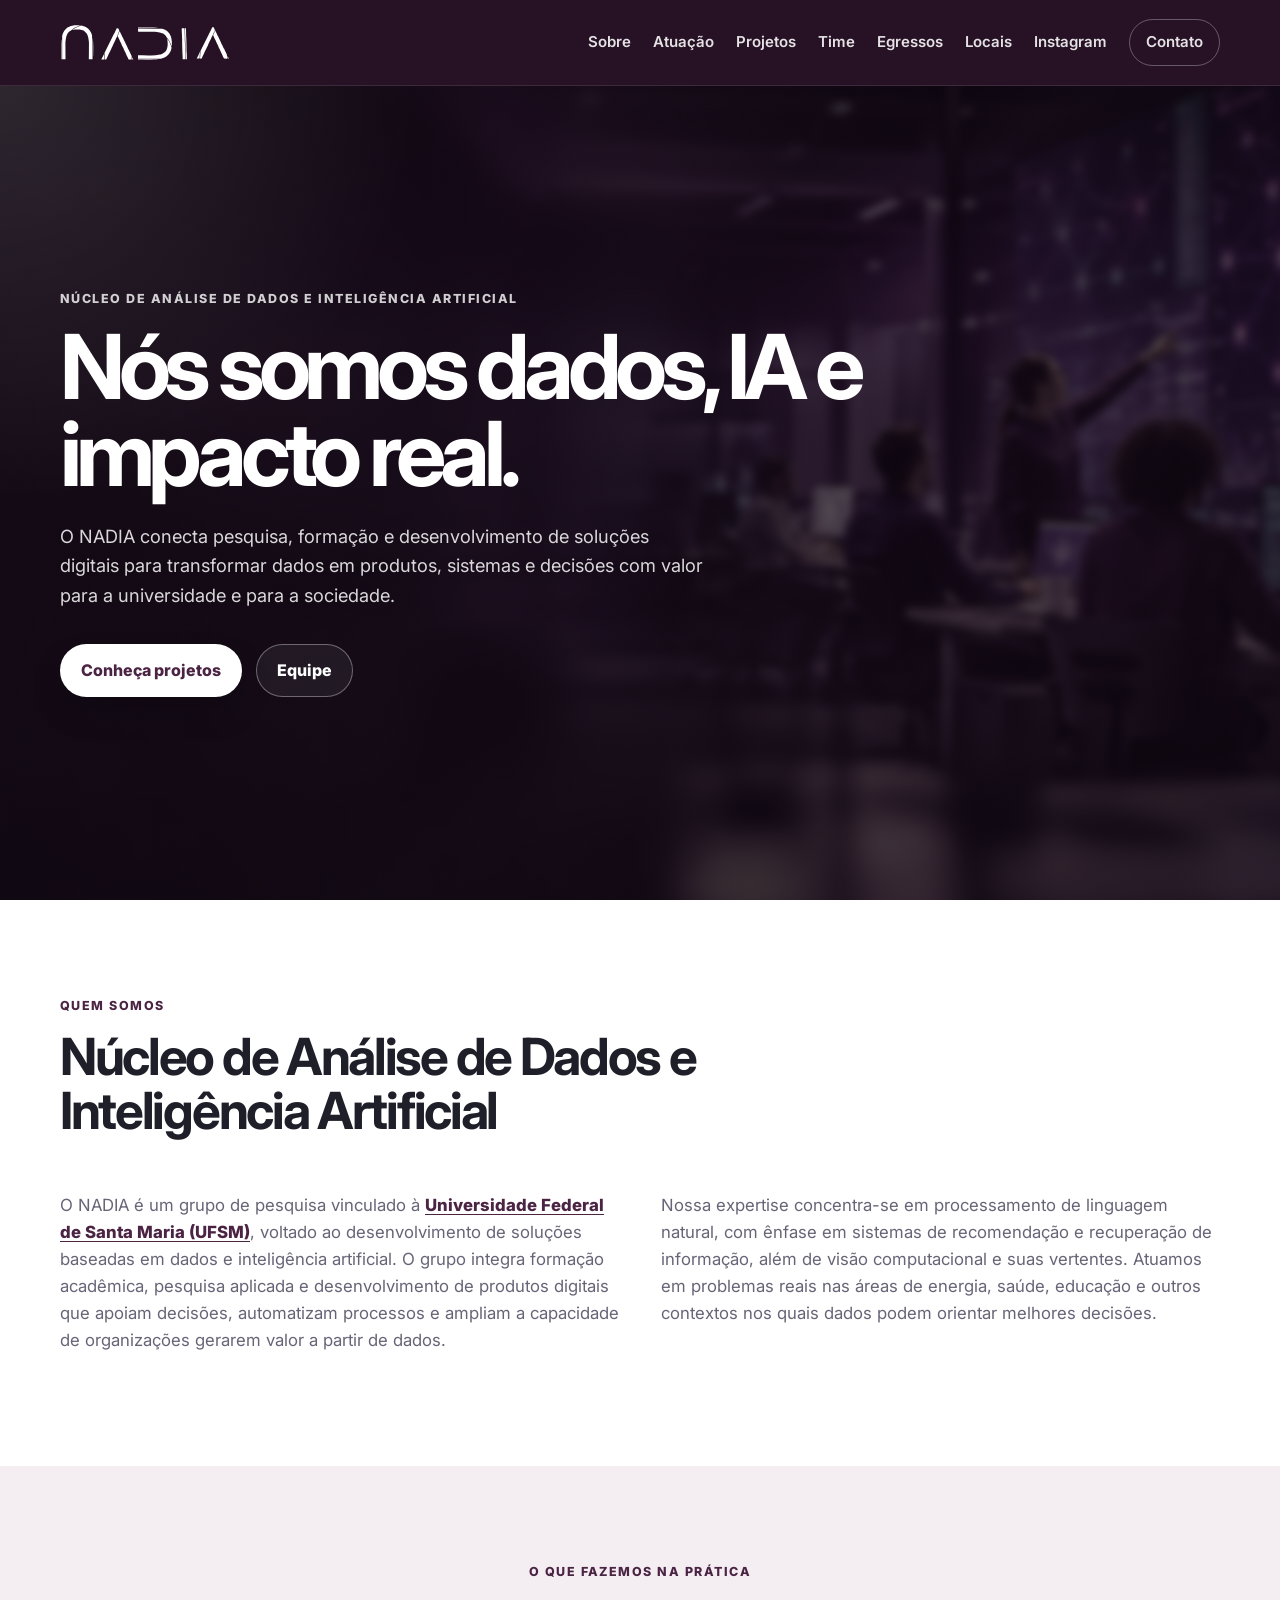
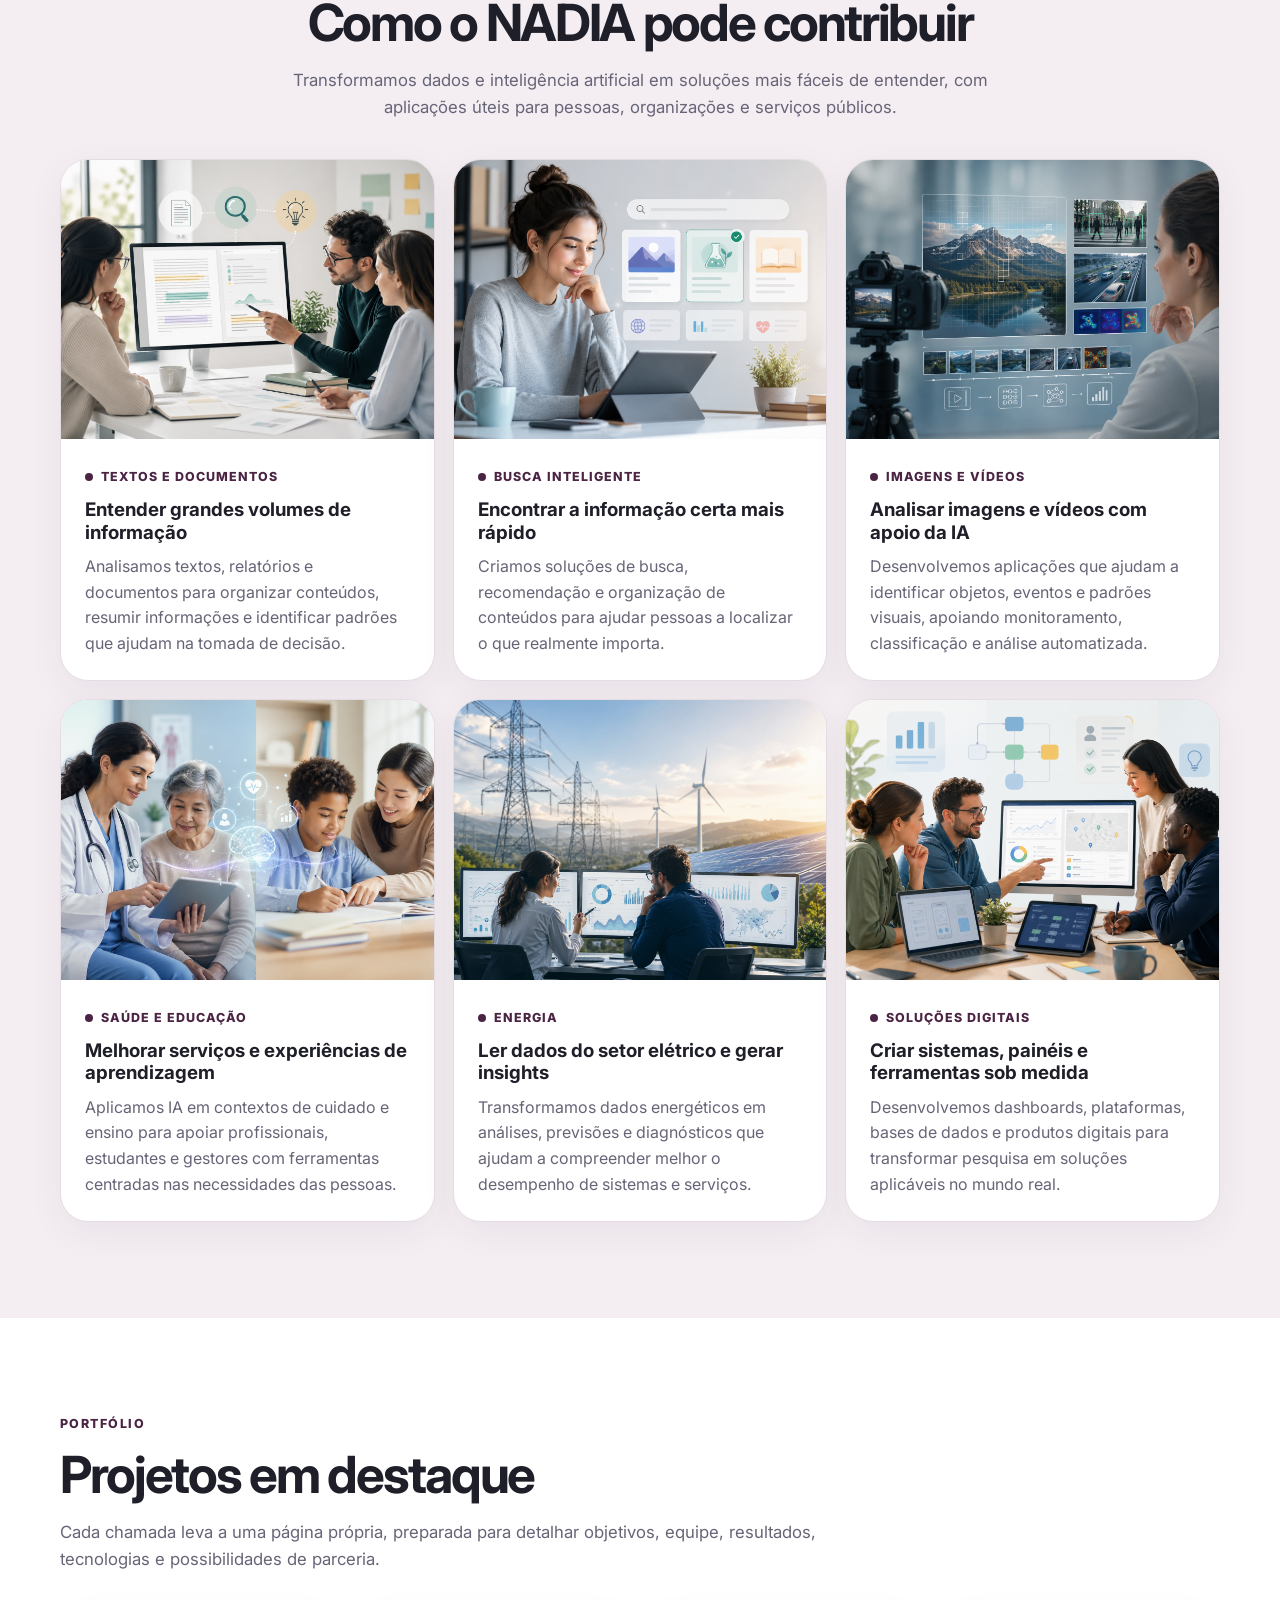
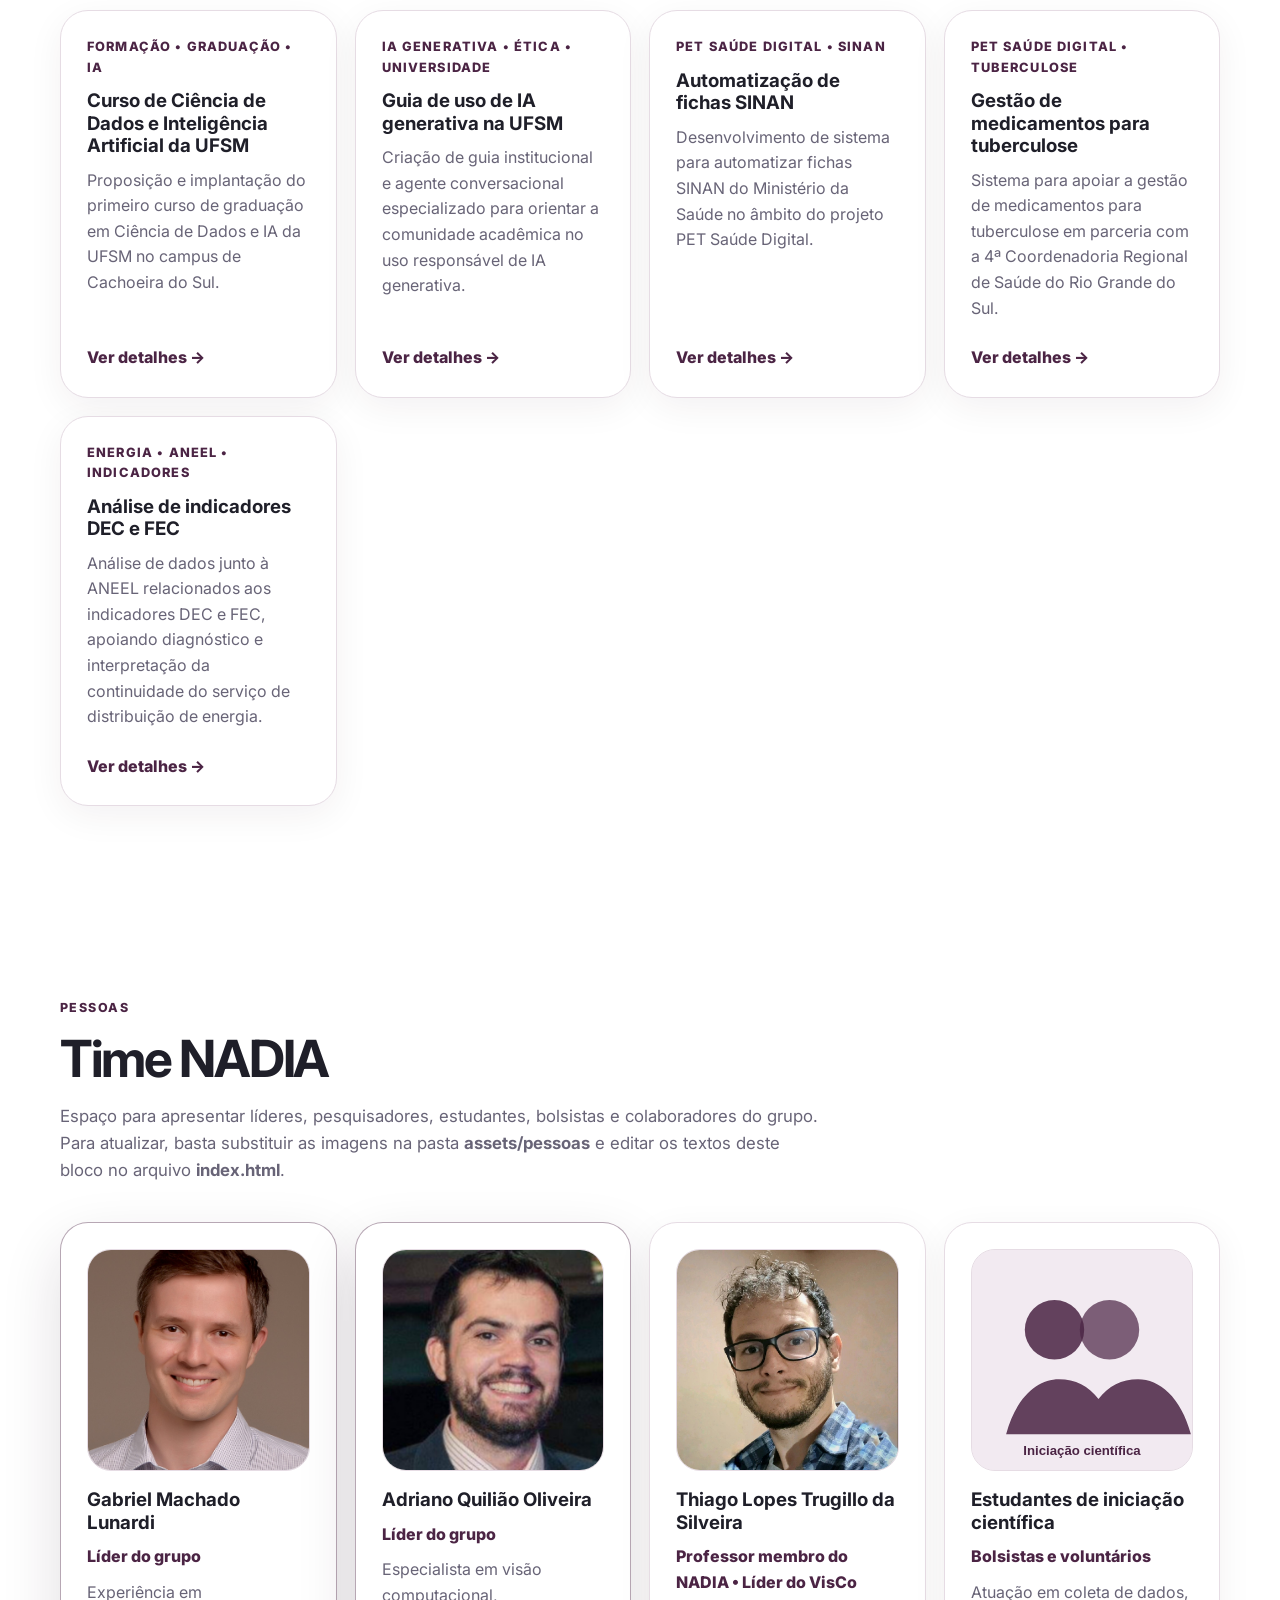
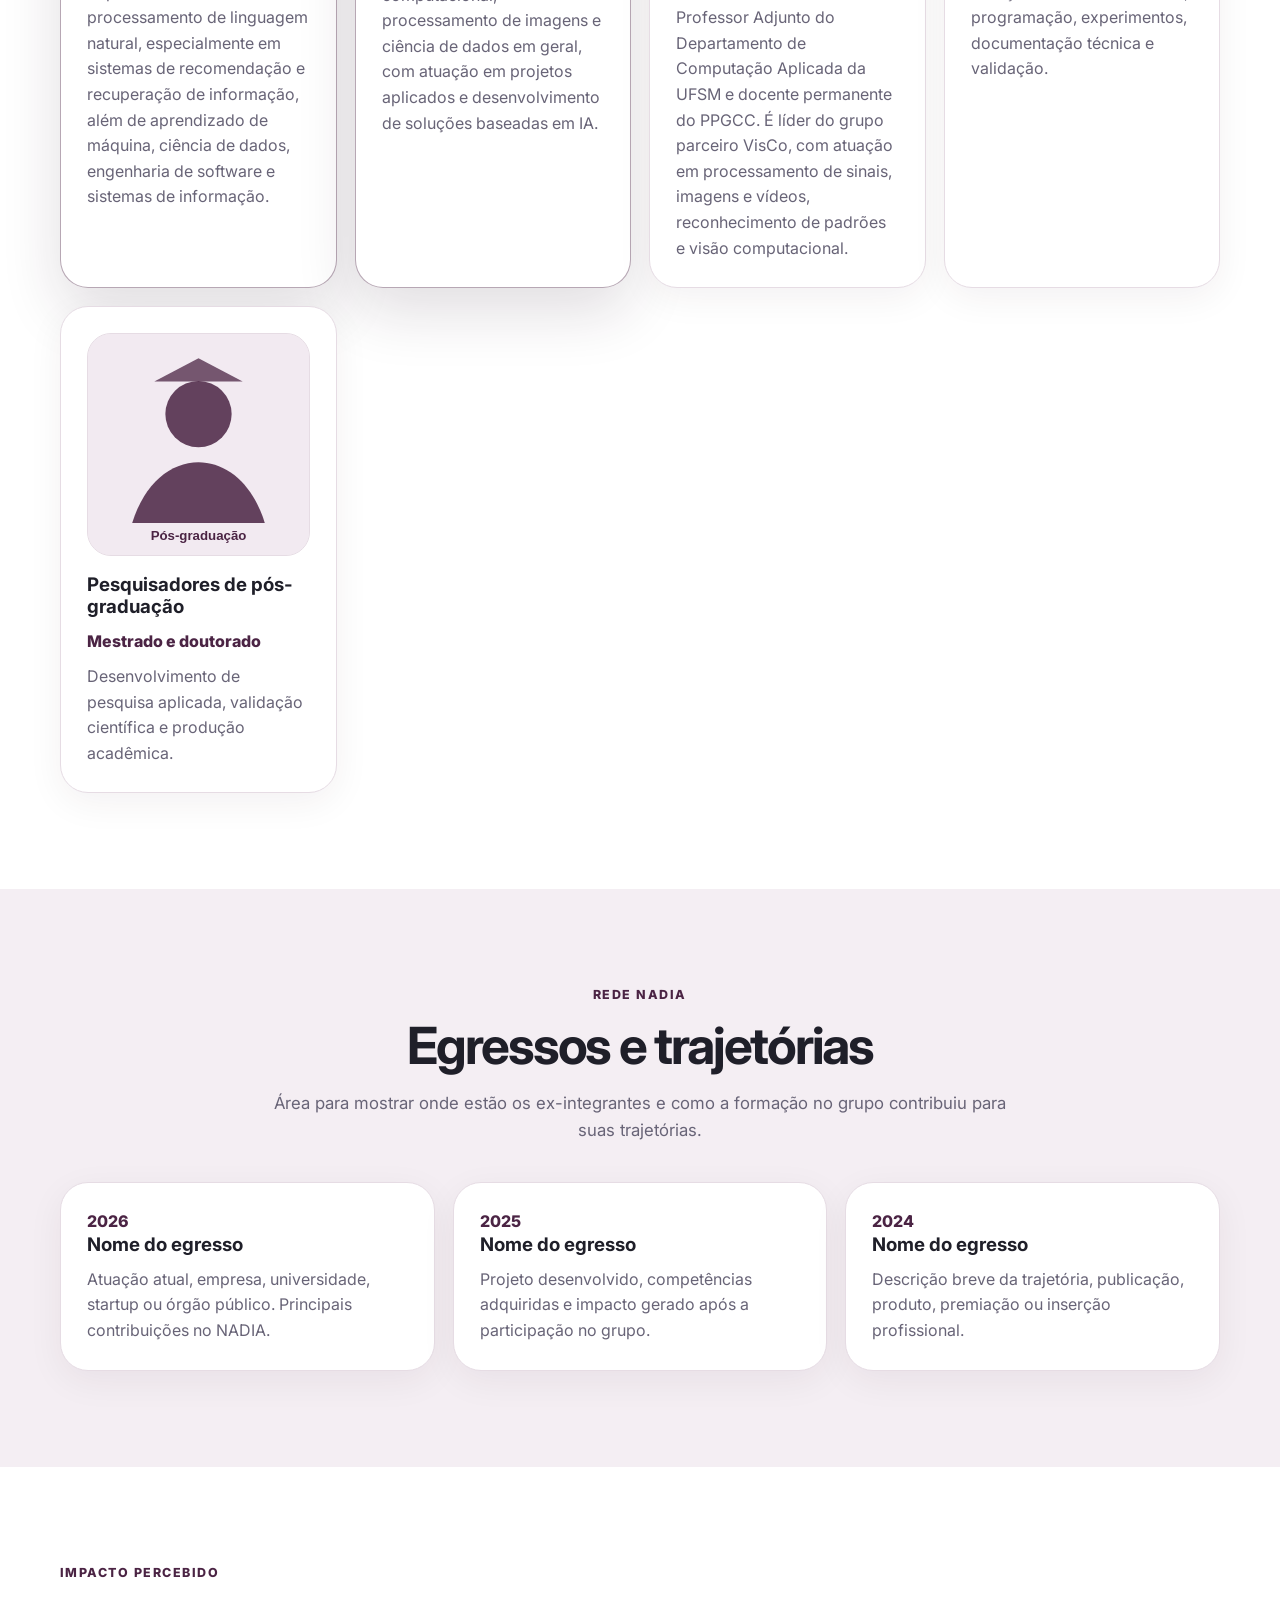
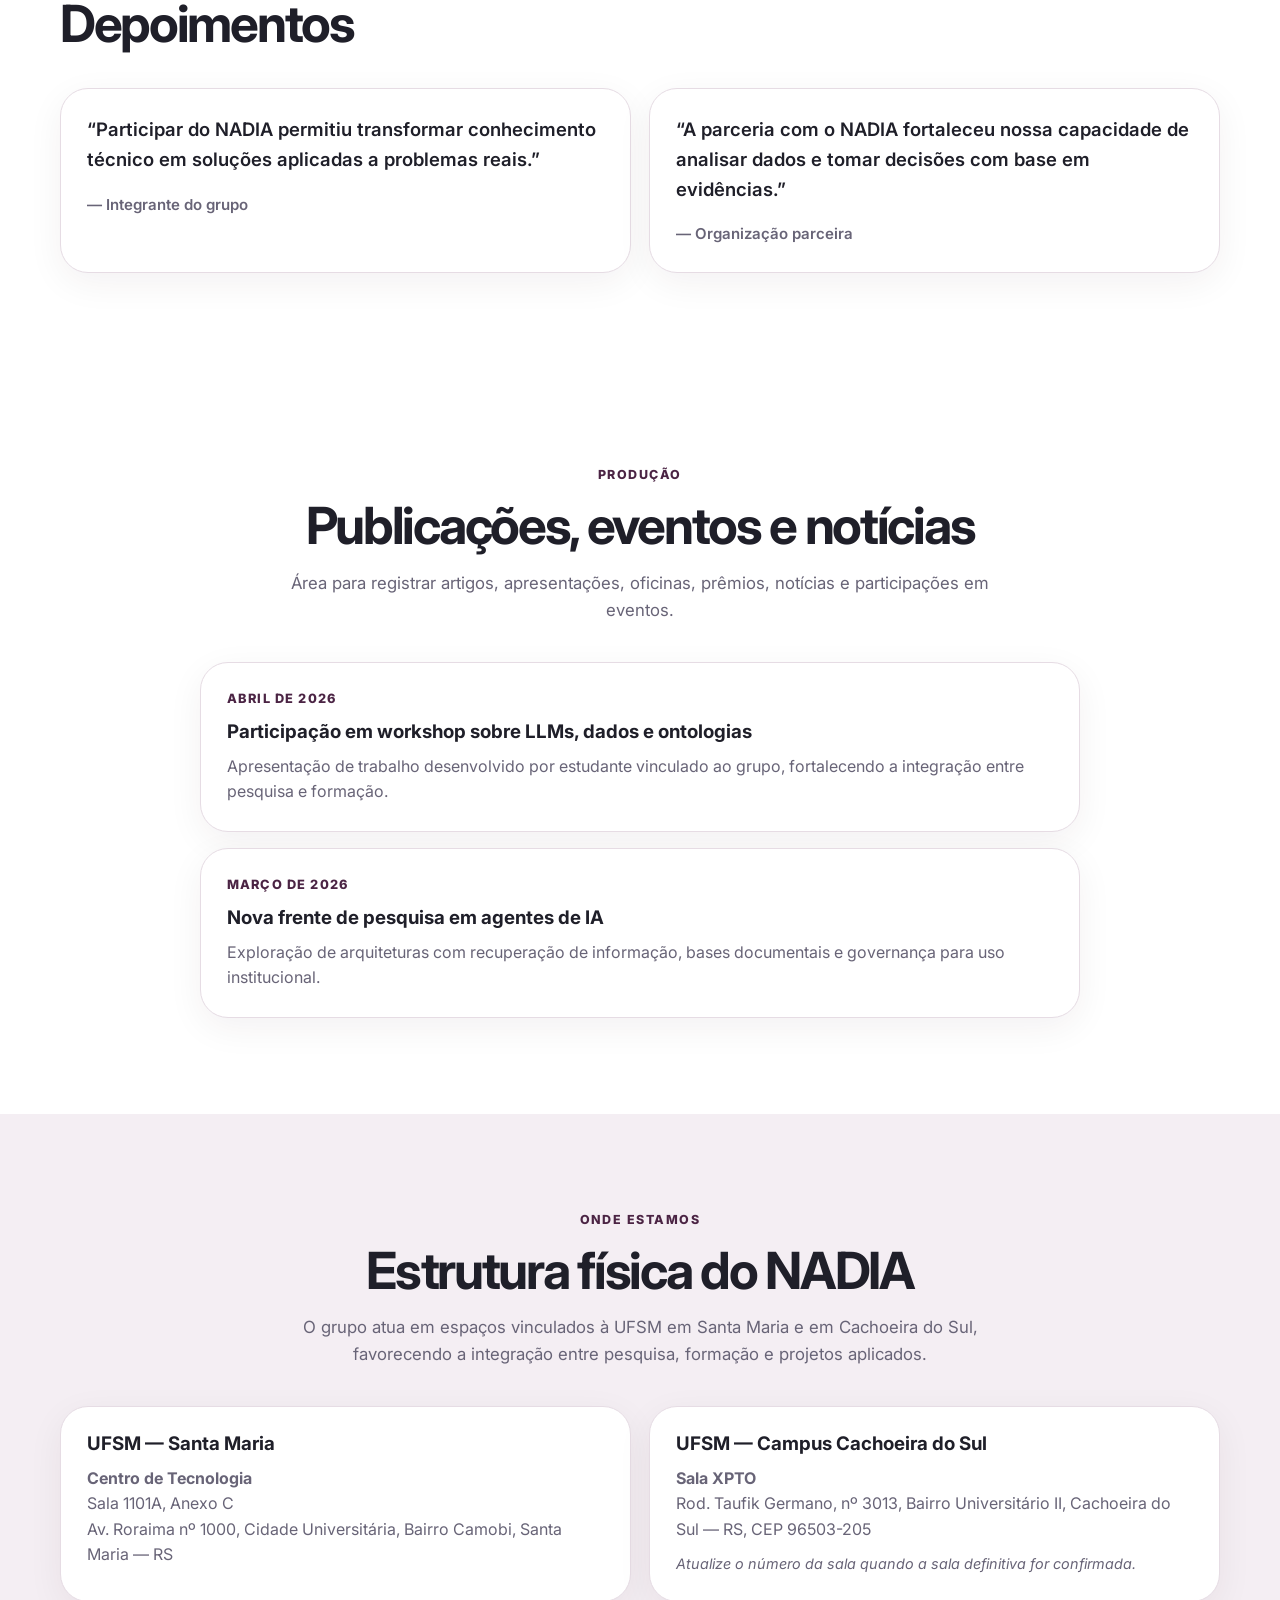
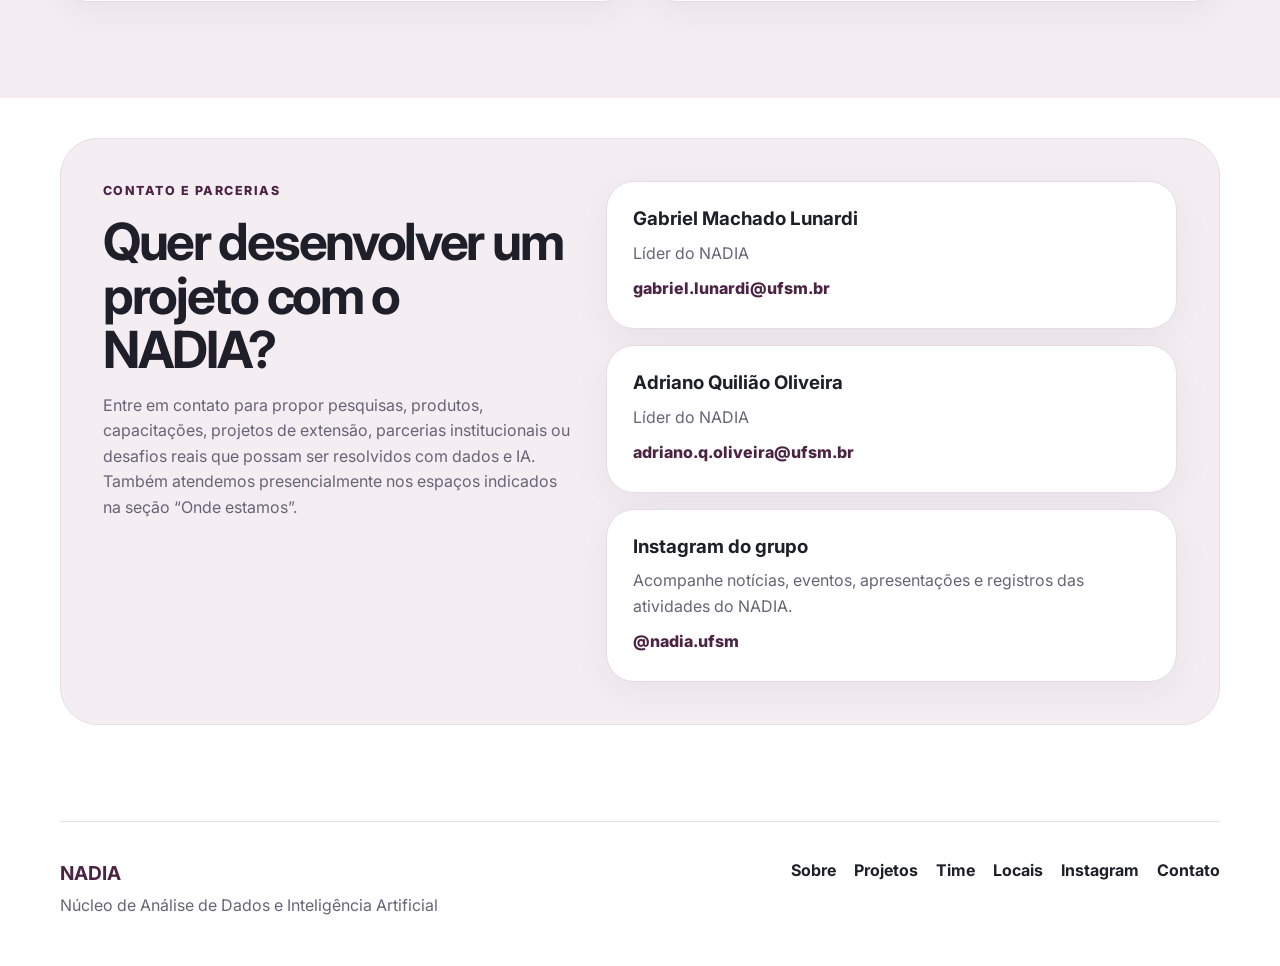
==== commit d091c8ba: "nova versao com imagens do que fazemos" ====
--- a/index.html
+++ b/index.html
@@ -78,40 +78,58 @@
 
     <section class="section soft-bg" id="atuacao">
       <div class="section-heading centered">
-        <p class="eyebrow">Frentes de atuação</p>
+        <p class="eyebrow">O que fazemos na prática</p>
         <h2>Como o NADIA pode contribuir</h2>
-        <p>Combinamos ciência de dados, IA, engenharia de software e conhecimento de domínio para gerar soluções robustas e úteis.</p>
-      </div>
-      <div class="cards three">
-        <article class="card">
-          <span class="icon">01</span>
-          <h3>Processamento de Linguagem Natural</h3>
-          <p>Modelos para análise, classificação, extração, sumarização e organização de grandes volumes de texto.</p>
-        </article>
-        <article class="card">
-          <span class="icon">02</span>
-          <h3>Recomendação e recuperação de informação</h3>
-          <p>Soluções para busca semântica, ranqueamento, recomendação personalizada e exploração inteligente de bases documentais.</p>
-        </article>
-        <article class="card">
-          <span class="icon">03</span>
-          <h3>Visão computacional</h3>
-          <p>Aplicações com imagens e vídeos para classificação, detecção, segmentação, monitoramento e apoio à decisão.</p>
-        </article>
-        <article class="card">
-          <span class="icon">04</span>
-          <h3>IA aplicada à energia</h3>
-          <p>Análise de dados energéticos, previsão, diagnóstico, otimização e suporte a sistemas inteligentes de energia.</p>
-        </article>
-        <article class="card">
-          <span class="icon">05</span>
-          <h3>IA aplicada à saúde e educação</h3>
-          <p>Ferramentas para triagem, apoio à aprendizagem, análise de dados educacionais e soluções digitais centradas no usuário.</p>
-        </article>
-        <article class="card">
-          <span class="icon">06</span>
-          <h3>Produtos digitais e transferência</h3>
-          <p>Prototipagem de plataformas, dashboards, agentes inteligentes, bases de dados e relatórios técnicos para uso real.</p>
+        <p>Transformamos dados e inteligência artificial em soluções mais fáceis de entender, com aplicações úteis para pessoas, organizações e serviços públicos.</p>
+      </div>
+      <div class="cards three service-grid">
+        <article class="card service-card">
+          <div class="service-image"><img src="assets/atuacao/documentos.png" alt="Equipe analisando documentos e informações em uma tela" /></div>
+          <div class="service-content">
+            <span class="service-tag">Textos e documentos</span>
+            <h3>Entender grandes volumes de informação</h3>
+            <p>Analisamos textos, relatórios e documentos para organizar conteúdos, resumir informações e identificar padrões que ajudam na tomada de decisão.</p>
+          </div>
+        </article>
+        <article class="card service-card">
+          <div class="service-image"><img src="assets/atuacao/informacao.png" alt="Pessoa utilizando um sistema para encontrar informações relevantes" /></div>
+          <div class="service-content">
+            <span class="service-tag">Busca inteligente</span>
+            <h3>Encontrar a informação certa mais rápido</h3>
+            <p>Criamos soluções de busca, recomendação e organização de conteúdos para ajudar pessoas a localizar o que realmente importa.</p>
+          </div>
+        </article>
+        <article class="card service-card">
+          <div class="service-image"><img src="assets/atuacao/imagens-videos.png" alt="Sistema analisando imagens e vídeos com apoio de inteligência artificial" /></div>
+          <div class="service-content">
+            <span class="service-tag">Imagens e vídeos</span>
+            <h3>Analisar imagens e vídeos com apoio da IA</h3>
+            <p>Desenvolvemos aplicações que ajudam a identificar objetos, eventos e padrões visuais, apoiando monitoramento, classificação e análise automatizada.</p>
+          </div>
+        </article>
+        <article class="card service-card">
+          <div class="service-image"><img src="assets/atuacao/saude-educacao.png" alt="Aplicações de inteligência artificial em saúde e educação" /></div>
+          <div class="service-content">
+            <span class="service-tag">Saúde e educação</span>
+            <h3>Melhorar serviços e experiências de aprendizagem</h3>
+            <p>Aplicamos IA em contextos de cuidado e ensino para apoiar profissionais, estudantes e gestores com ferramentas centradas nas necessidades das pessoas.</p>
+          </div>
+        </article>
+        <article class="card service-card">
+          <div class="service-image"><img src="assets/atuacao/energia.png" alt="Profissionais analisando dados do setor de energia" /></div>
+          <div class="service-content">
+            <span class="service-tag">Energia</span>
+            <h3>Ler dados do setor elétrico e gerar insights</h3>
+            <p>Transformamos dados energéticos em análises, previsões e diagnósticos que ajudam a compreender melhor o desempenho de sistemas e serviços.</p>
+          </div>
+        </article>
+        <article class="card service-card">
+          <div class="service-image"><img src="assets/atuacao/sistemas.png" alt="Equipe desenvolvendo sistemas digitais e painéis interativos" /></div>
+          <div class="service-content">
+            <span class="service-tag">Soluções digitais</span>
+            <h3>Criar sistemas, painéis e ferramentas sob medida</h3>
+            <p>Desenvolvemos dashboards, plataformas, bases de dados e produtos digitais para transformar pesquisa em soluções aplicáveis no mundo real.</p>
+          </div>
         </article>
       </div>
     </section>
@@ -174,6 +192,12 @@
           <h3>Adriano Quilião Oliveira</h3>
           <p class="role">Líder do grupo</p>
           <p>Especialista em visão computacional, processamento de imagens e ciência de dados em geral, com atuação em projetos aplicados e desenvolvimento de soluções baseadas em IA.</p>
+        </article>
+        <article class="person-card">
+          <div class="person-photo"><img src="assets/pessoas/thiago-trugillo.png" alt="Foto de Thiago Lopes Trugillo da Silveira" /></div>
+          <h3>Thiago Lopes Trugillo da Silveira</h3>
+          <p class="role">Professor membro do NADIA • Líder do VisCo</p>
+          <p>Professor Adjunto do Departamento de Computação Aplicada da UFSM e docente permanente do PPGCC. É líder do grupo parceiro VisCo, com atuação em processamento de sinais, imagens e vídeos, reconhecimento de padrões e visão computacional.</p>
         </article>
         <article class="person-card">
           <div class="person-photo"><img src="assets/pessoas/estudantes-ic.svg" alt="Foto ou imagem representativa de estudantes de iniciação científica" /></div>
--- a/styles.css
+++ b/styles.css
@@ -55,7 +55,7 @@
   letter-spacing: 0.05em;
 }
 .brand img {
-  width: 156px;
+  width: 170px;
   height: auto;
   max-height: 48px;
   object-fit: contain;
@@ -271,7 +271,7 @@
 .cards.three { grid-template-columns: repeat(3, 1fr); }
 .cards.four { grid-template-columns: repeat(4, 1fr); }
 .project-grid { grid-template-columns: repeat(auto-fit, minmax(230px, 1fr)); }
-.people-grid { grid-template-columns: repeat(4, 1fr); }
+.people-grid { grid-template-columns: repeat(auto-fit, minmax(230px, 1fr)); }
 .timeline { grid-template-columns: repeat(3, 1fr); }
 .quote-grid { grid-template-columns: repeat(2, 1fr); }
 .location-grid,
@@ -304,6 +304,57 @@
   font-weight: 800;
   margin-bottom: 18px;
 }
+
+.service-grid {
+  align-items: stretch;
+}
+.service-card {
+  padding: 0;
+  overflow: hidden;
+  display: flex;
+  flex-direction: column;
+}
+.service-image {
+  aspect-ratio: 4 / 3;
+  overflow: hidden;
+  background: #eae6eb;
+}
+.service-image img {
+  width: 100%;
+  height: 100%;
+  object-fit: cover;
+  transition: transform .35s ease;
+}
+.service-card:hover .service-image img {
+  transform: scale(1.04);
+}
+.service-content {
+  padding: 24px;
+}
+.service-tag {
+  display: inline-flex;
+  align-items: center;
+  gap: 8px;
+  margin-bottom: 12px;
+  font-size: 0.78rem;
+  font-weight: 800;
+  letter-spacing: 0.08em;
+  text-transform: uppercase;
+  color: var(--purple);
+}
+.service-tag::before {
+  content: '';
+  width: 8px;
+  height: 8px;
+  border-radius: 999px;
+  background: var(--purple);
+}
+.service-card h3 {
+  margin-bottom: 12px;
+}
+.service-card p {
+  color: var(--muted);
+}
 .card h3,
 .project-card h3,
 .person-card h3,
@@ -507,6 +558,9 @@
   .quote-grid {
     grid-template-columns: repeat(2, 1fr);
   }
+  .service-grid.cards.three {
+    grid-template-columns: repeat(2, 1fr);
+  }
   .hero-immersive {
     min-height: 82vh;
     padding-top: 0;
@@ -521,7 +575,7 @@
 
 @media (max-width: 620px) {
   :root { --nav-height: 78px; }
-  .brand img { width: 126px; }
+  .brand img { width: 140px; }
   .cards.three,
   .cards.four,
   .people-grid,
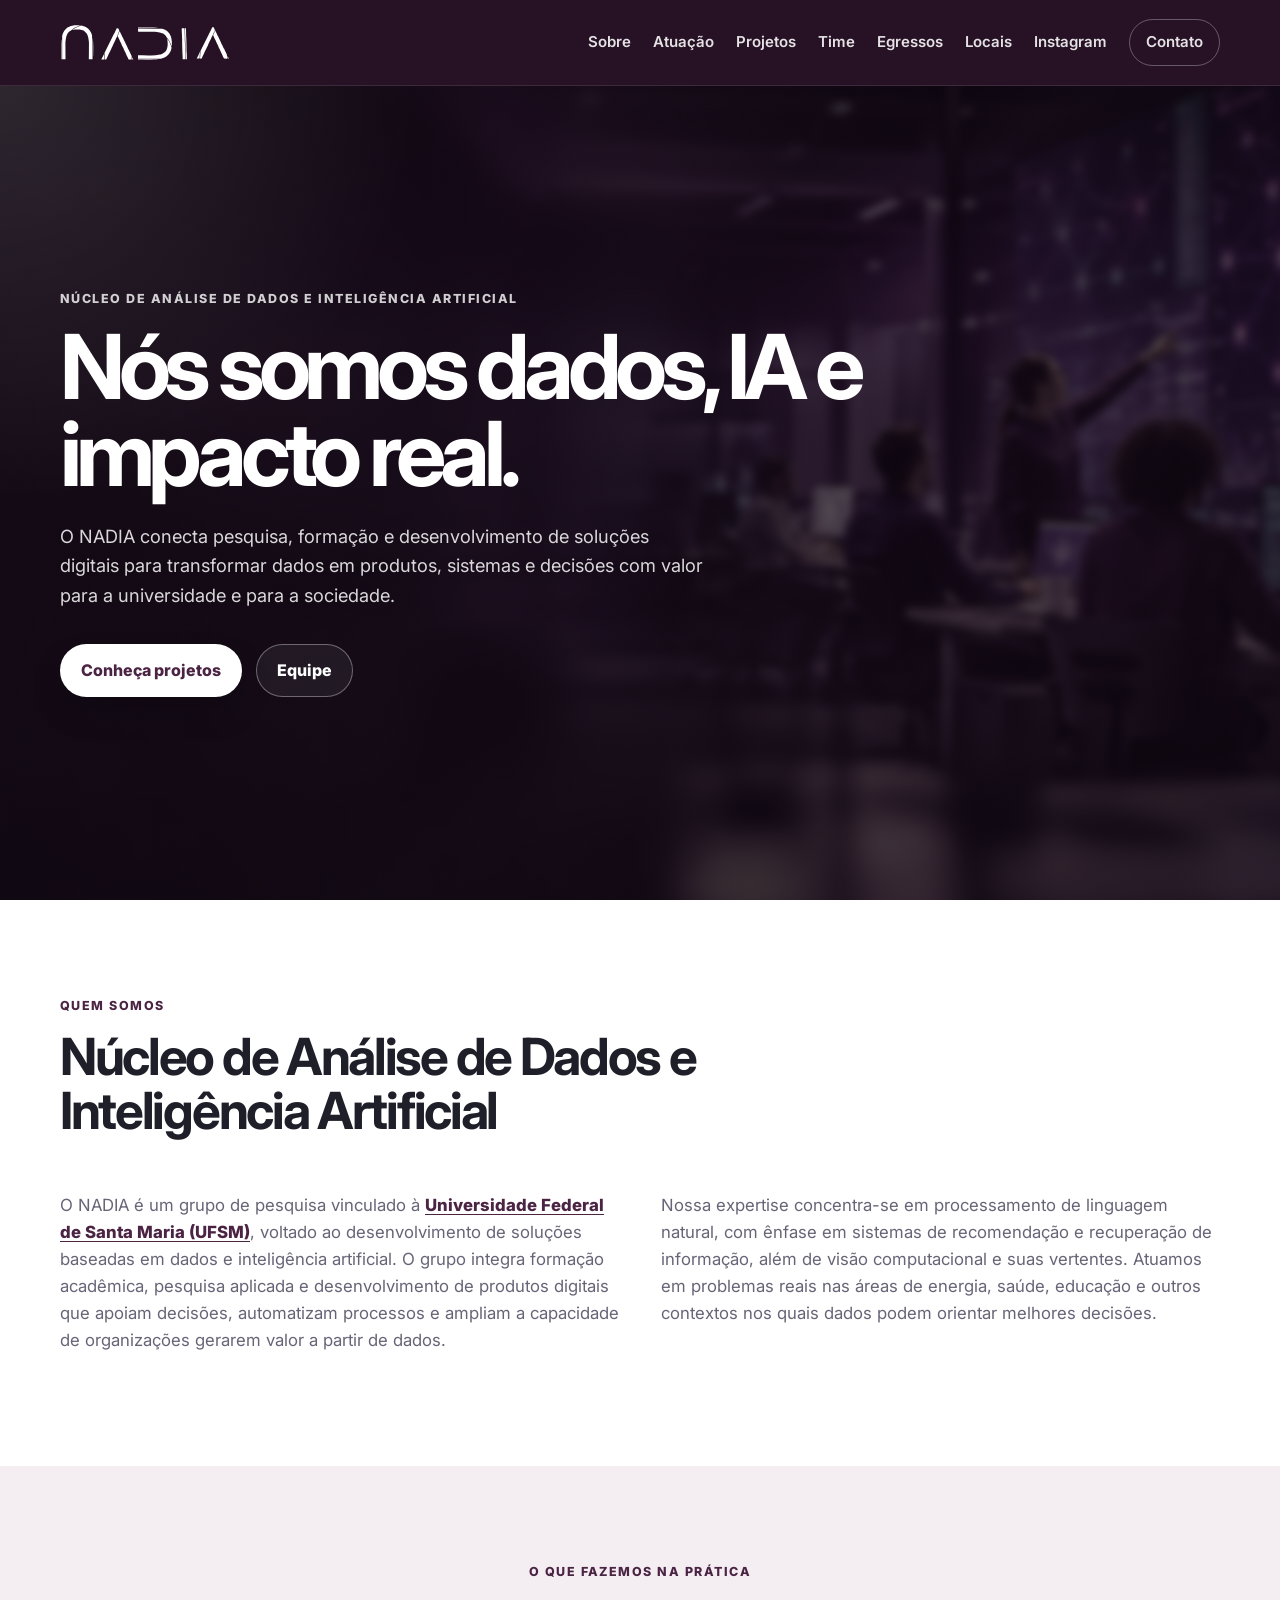
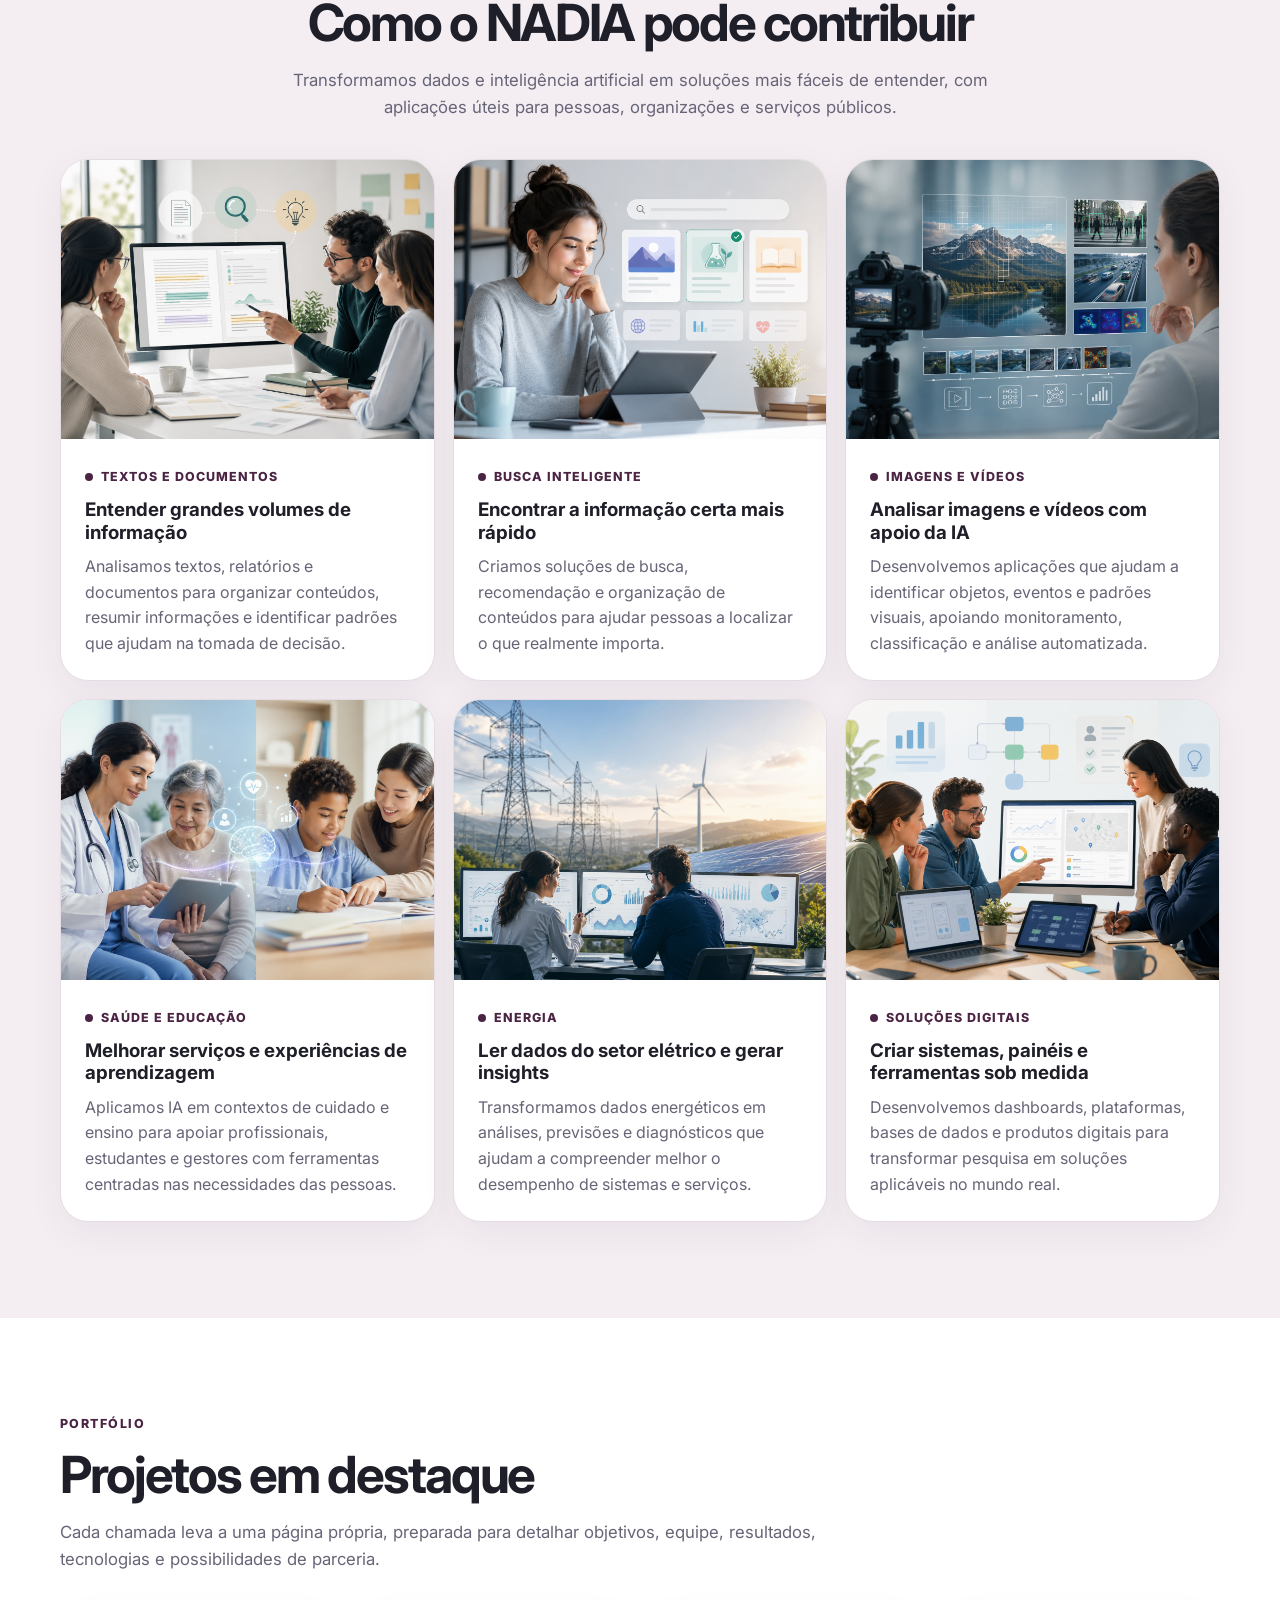
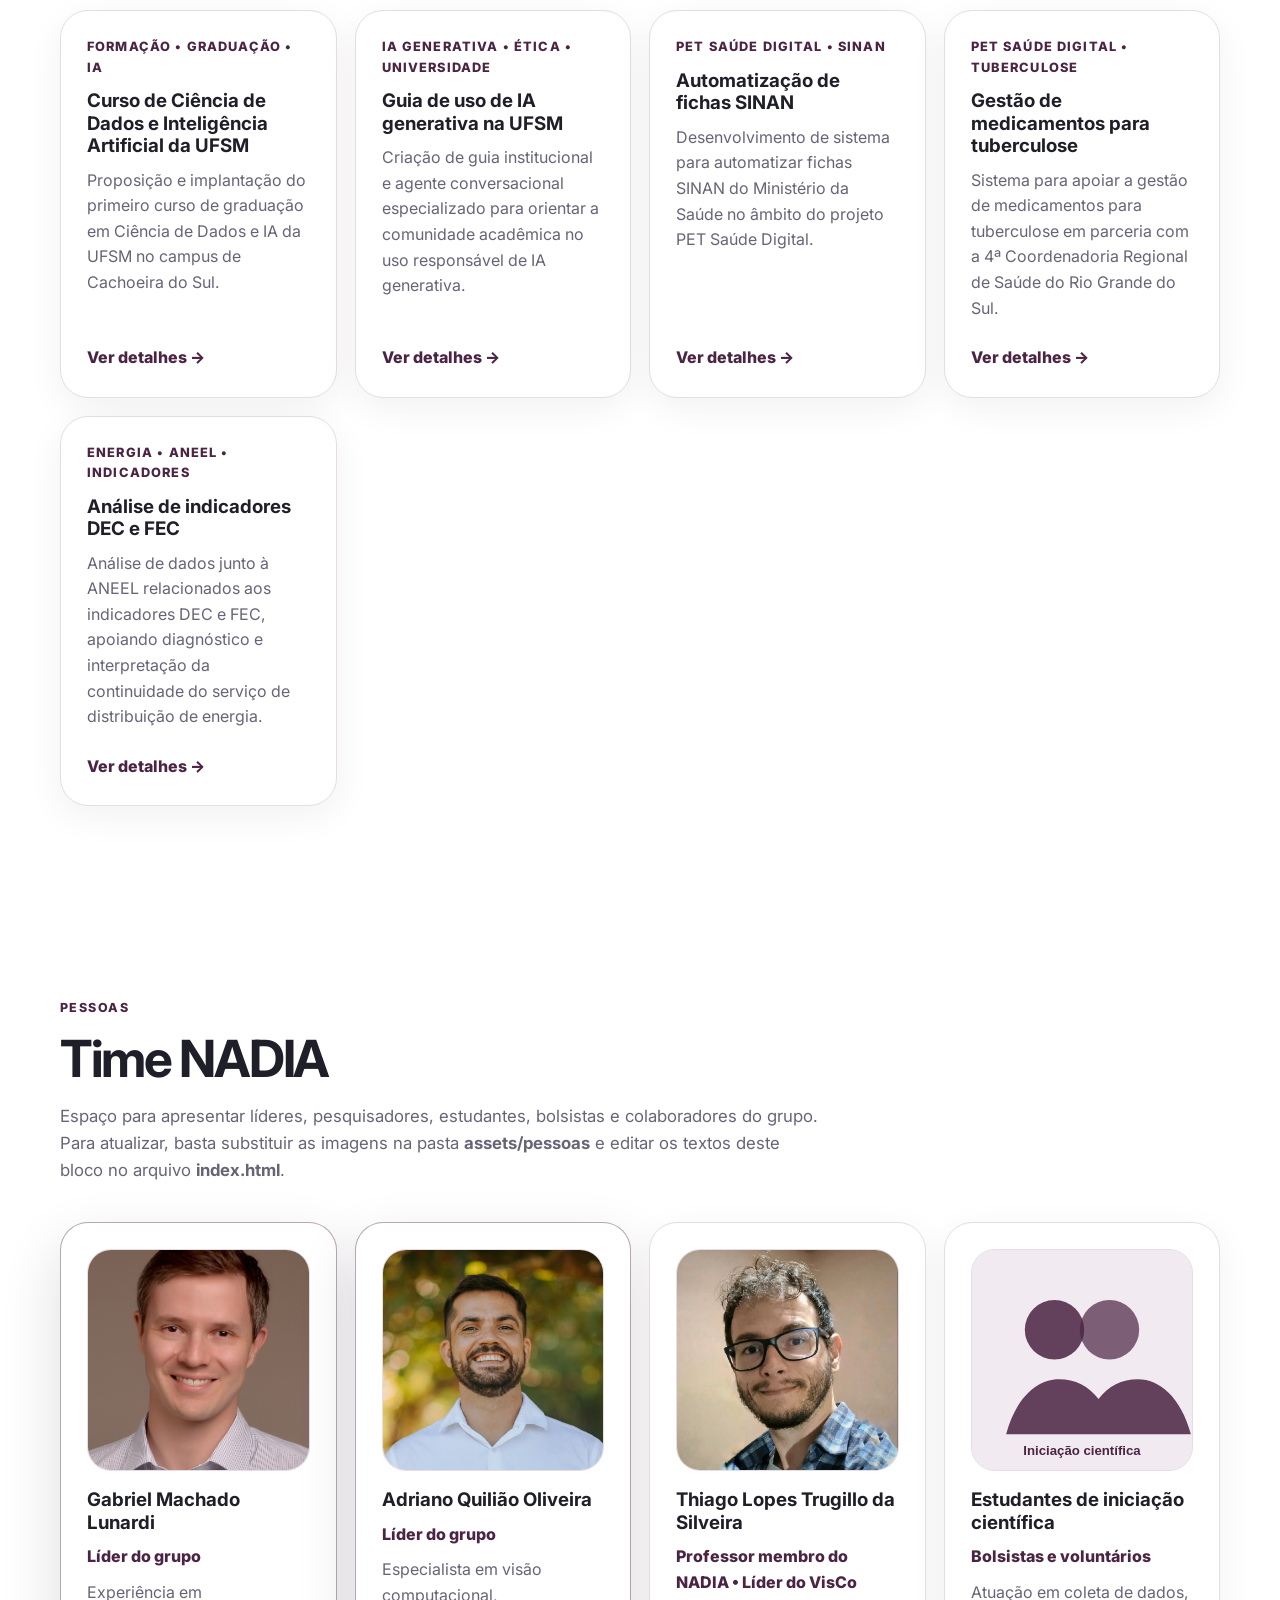
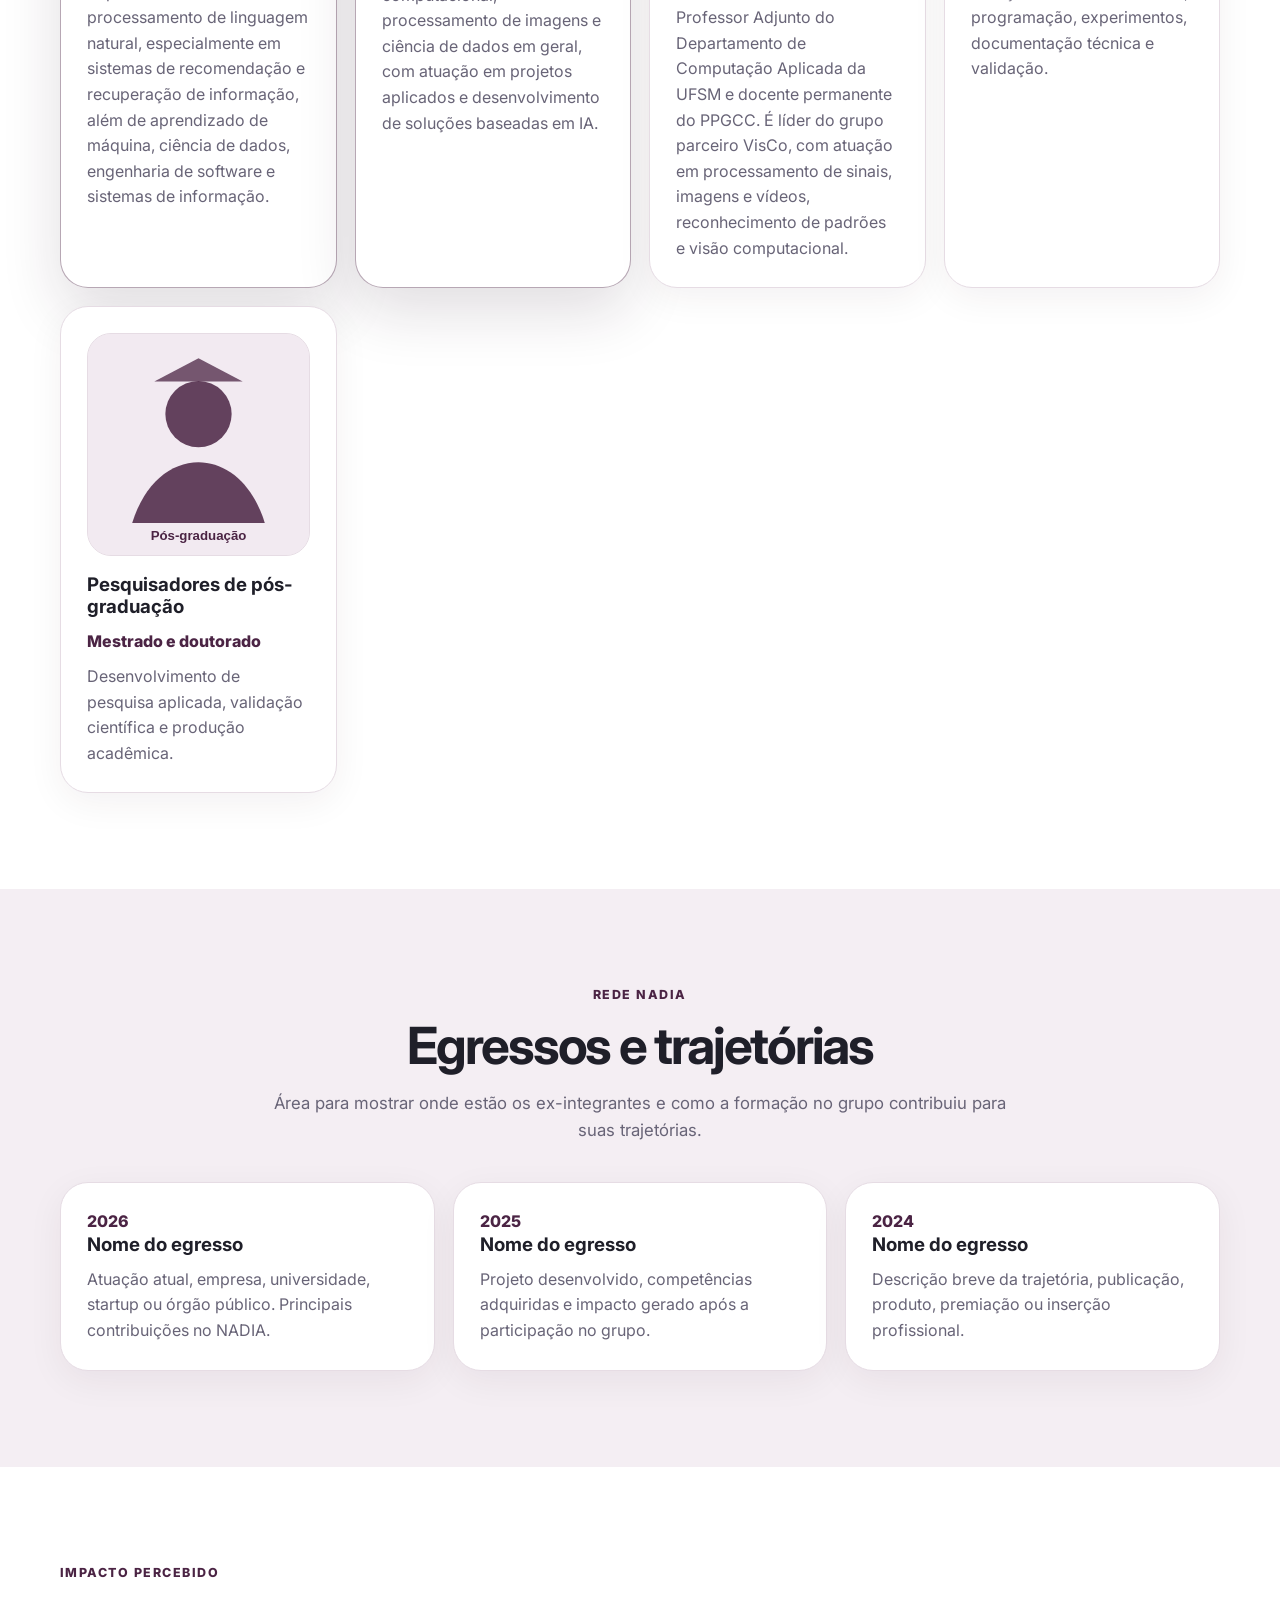
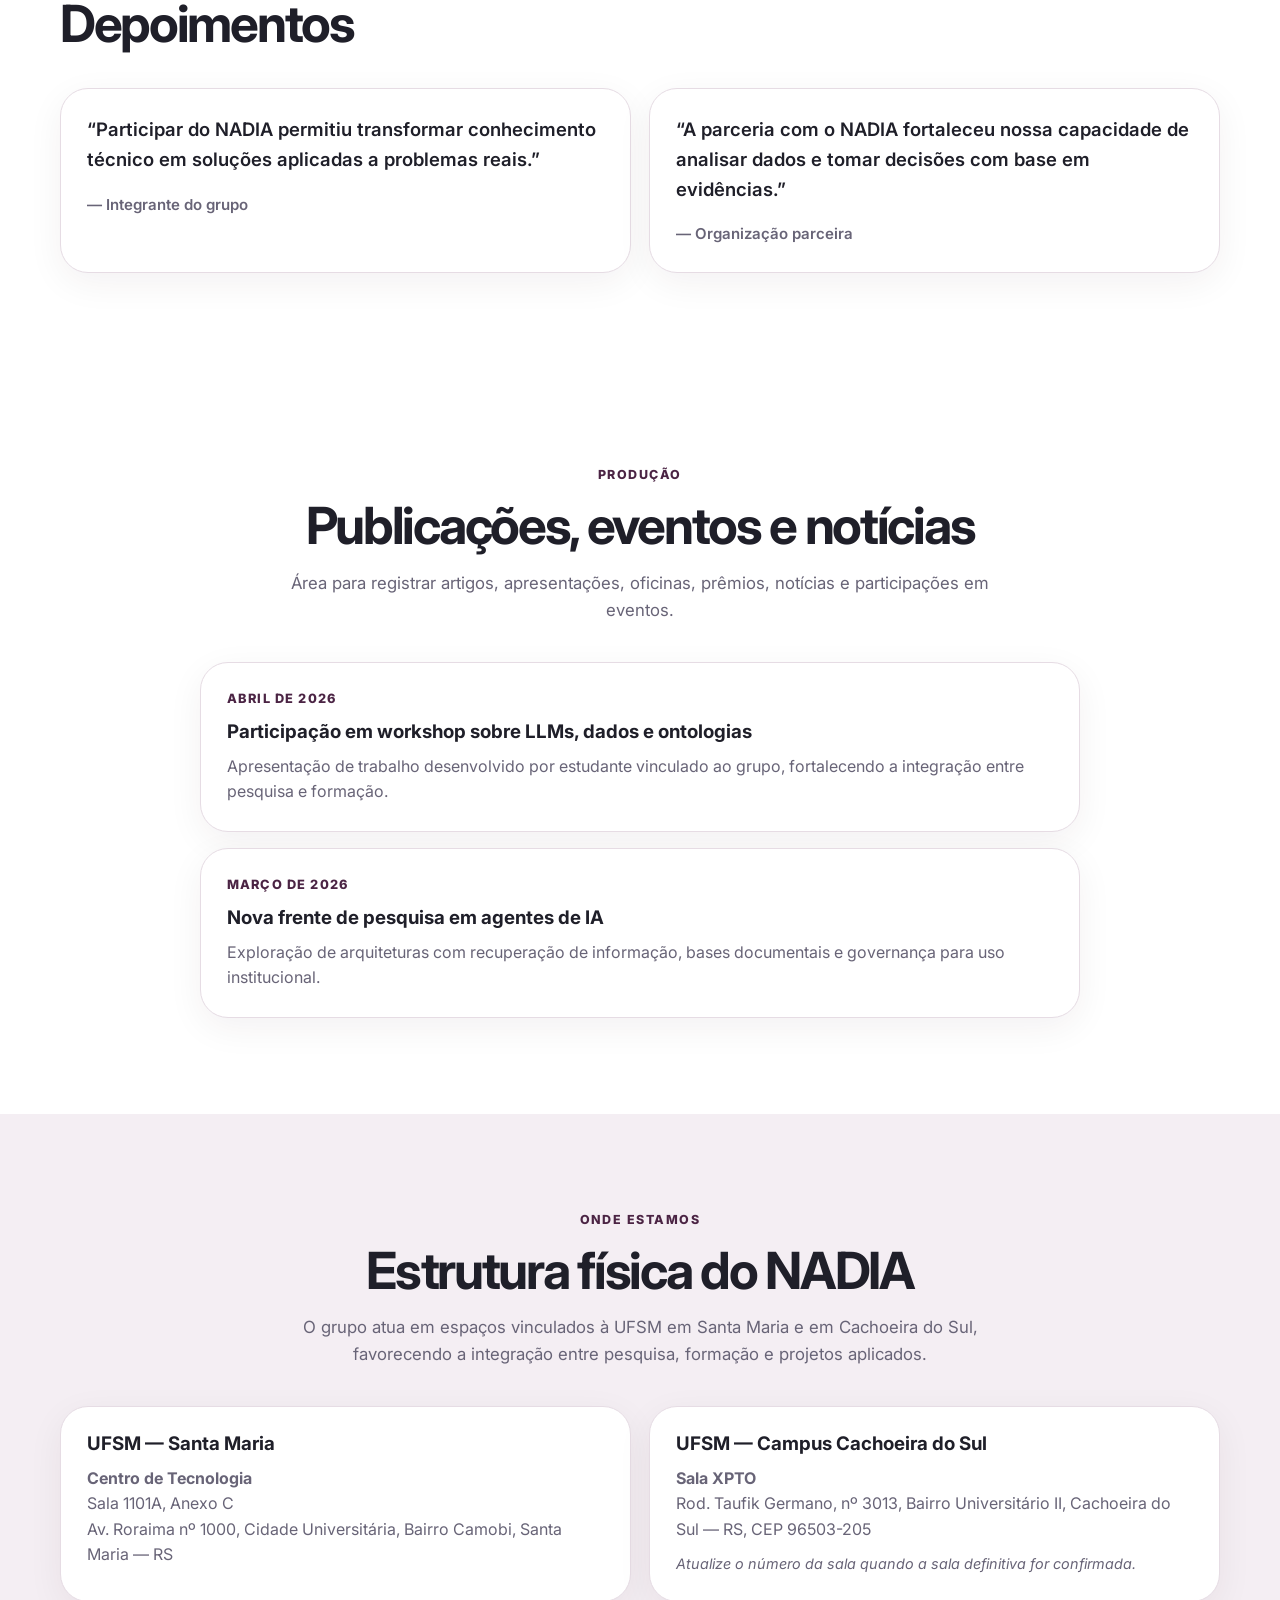
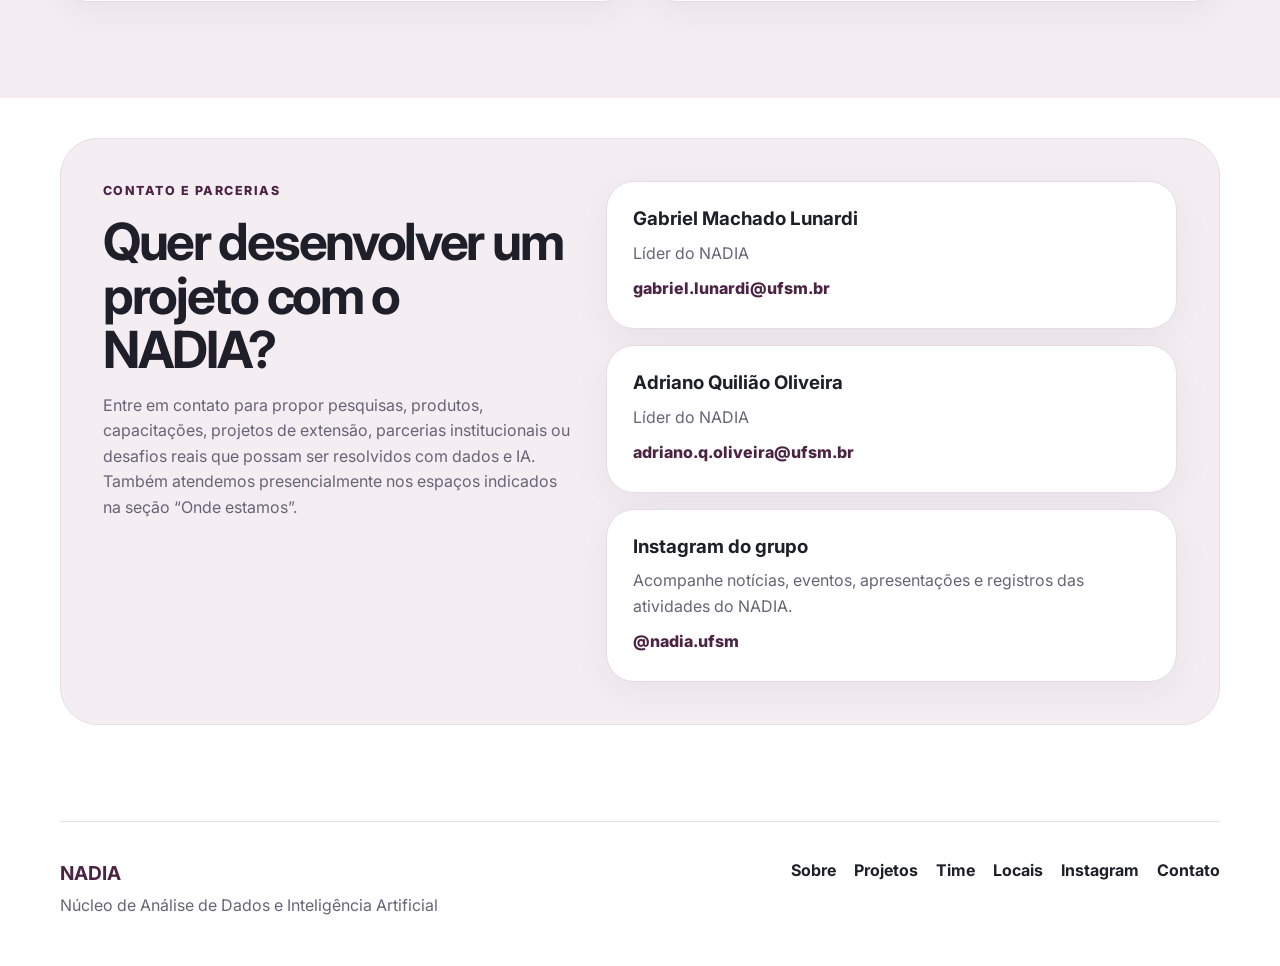
==== commit 9ef13dc6: "Update index.html" ====
--- a/index.html
+++ b/index.html
@@ -188,7 +188,7 @@
           <p>Experiência em processamento de linguagem natural, especialmente em sistemas de recomendação e recuperação de informação, além de aprendizado de máquina, ciência de dados, engenharia de software e sistemas de informação.</p>
         </article>
         <article class="person-card leader">
-          <div class="person-photo"><img src="assets/pessoas/adriano-quiliao.jpg" alt="Foto de Adriano Quilião Oliveira" /></div>
+          <div class="person-photo"><img src="assets/pessoas/adriano-quiliao.jpeg" alt="Foto de Adriano Quilião Oliveira" /></div>
           <h3>Adriano Quilião Oliveira</h3>
           <p class="role">Líder do grupo</p>
           <p>Especialista em visão computacional, processamento de imagens e ciência de dados em geral, com atuação em projetos aplicados e desenvolvimento de soluções baseadas em IA.</p>
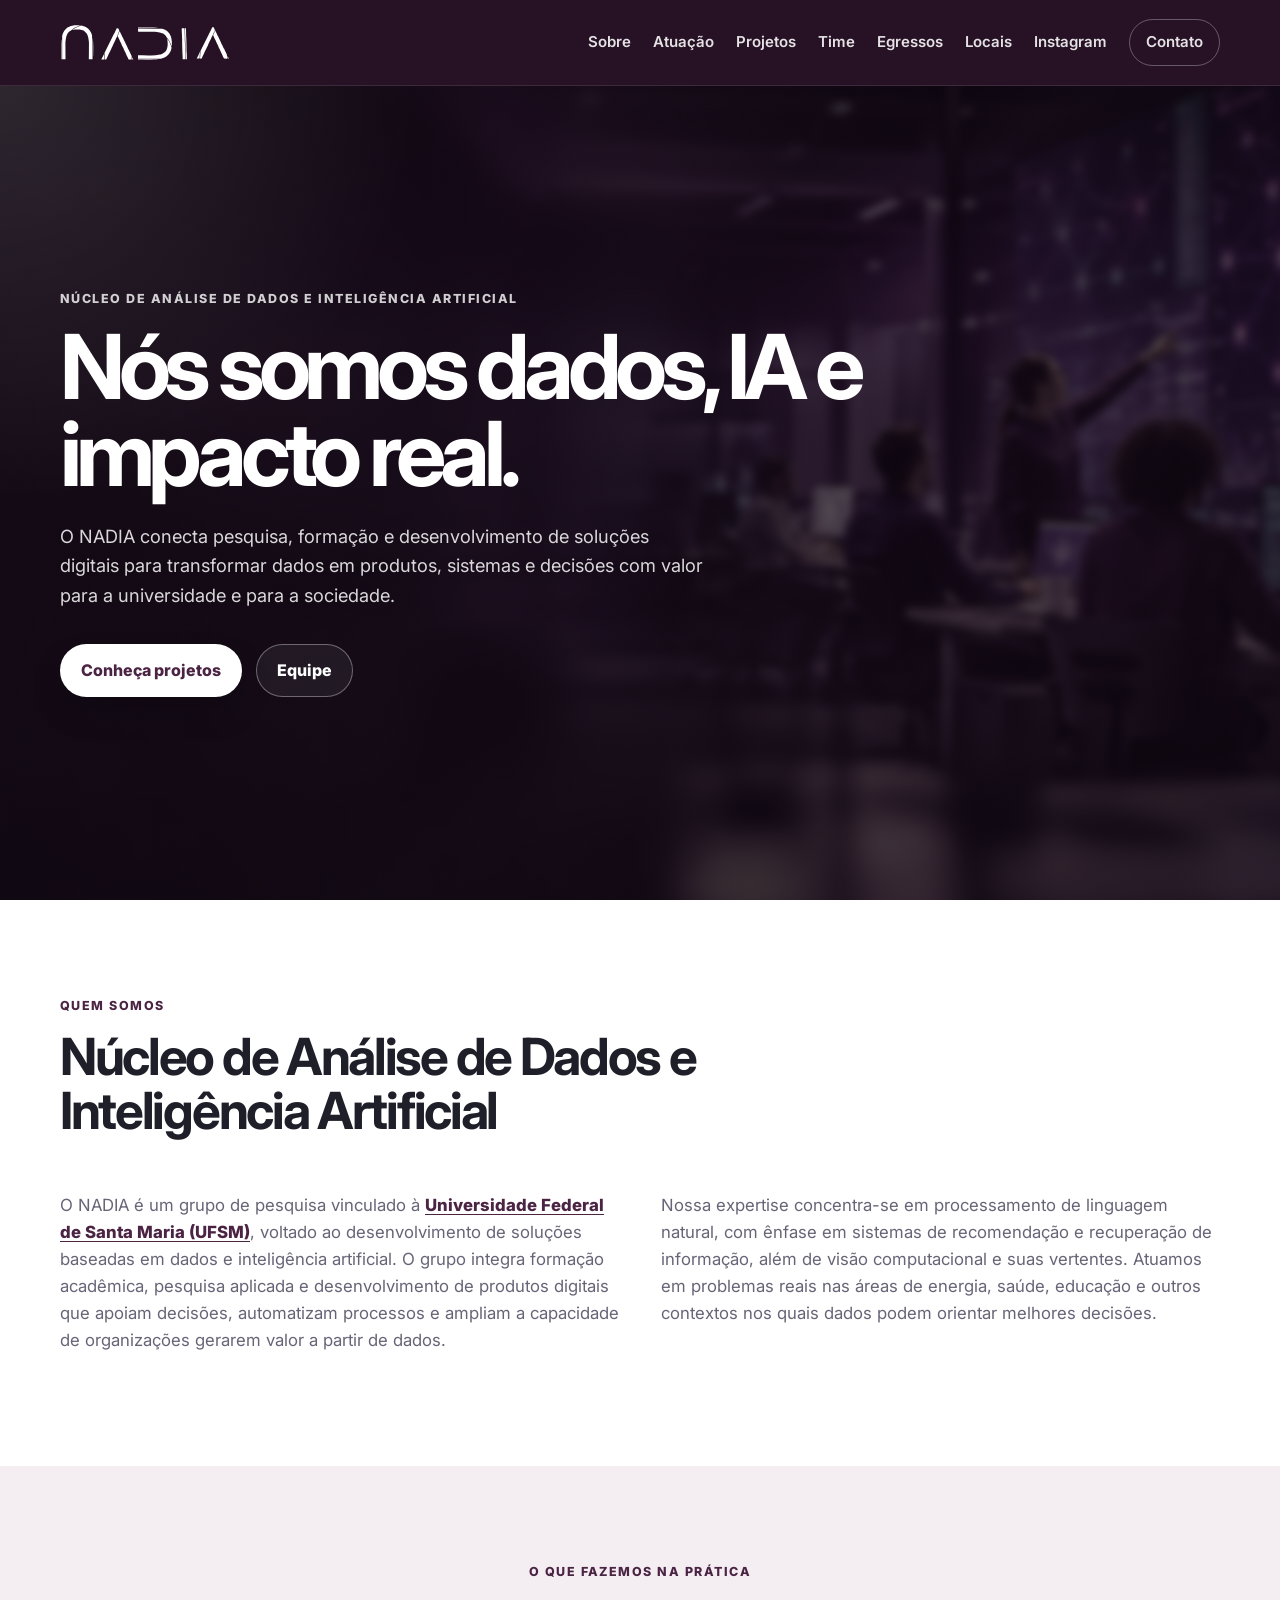
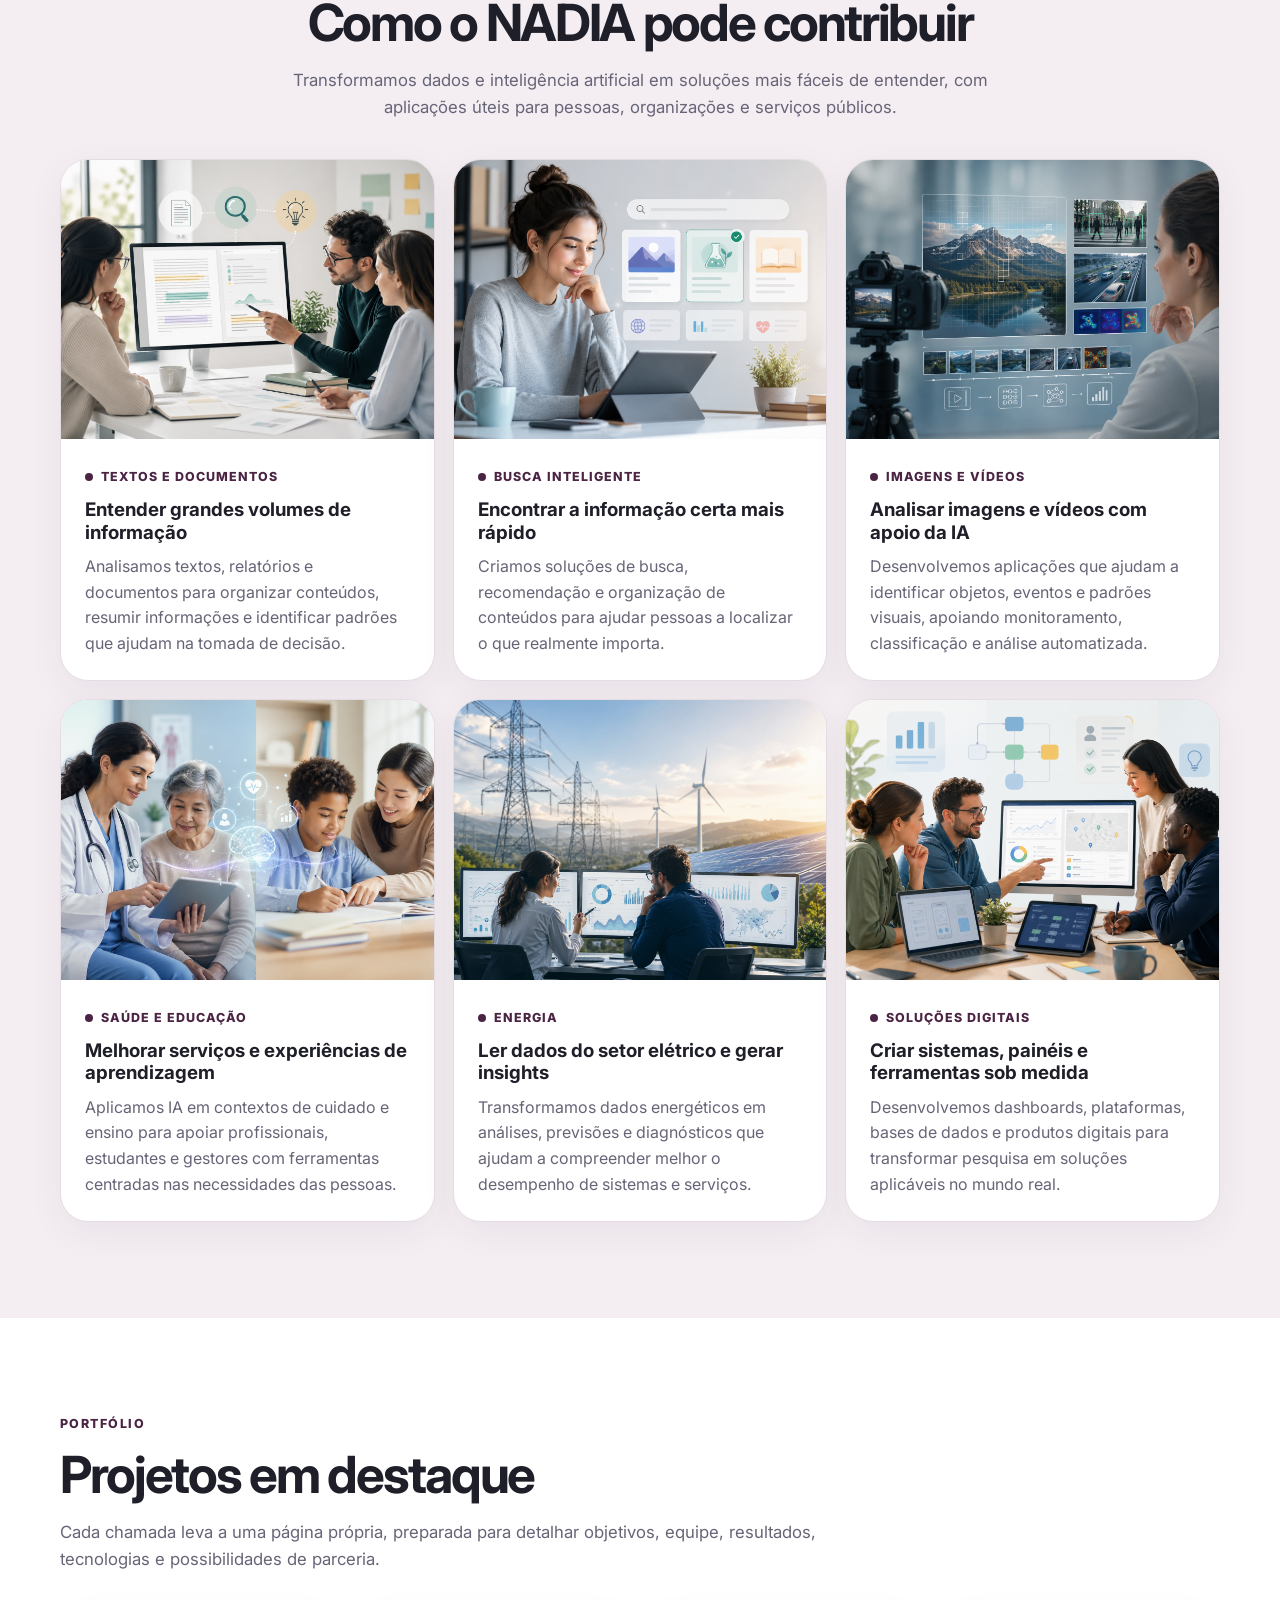
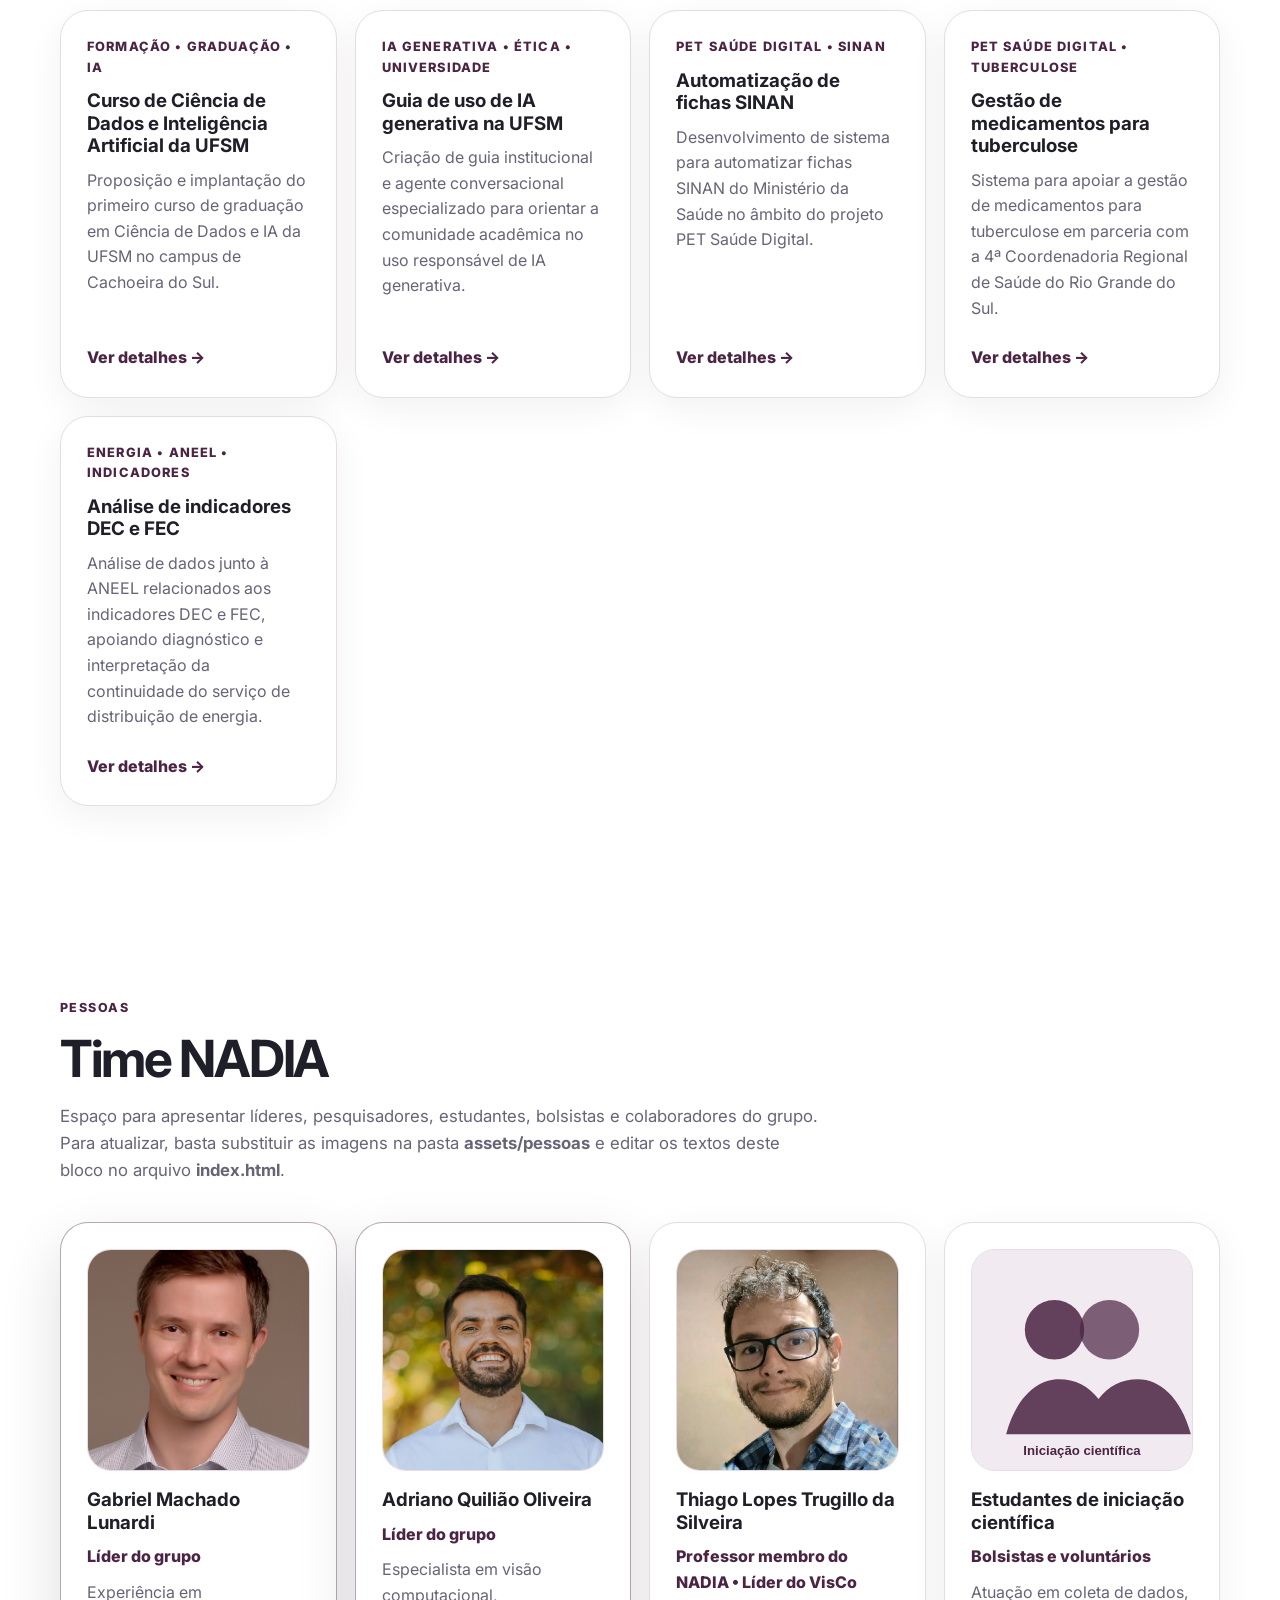
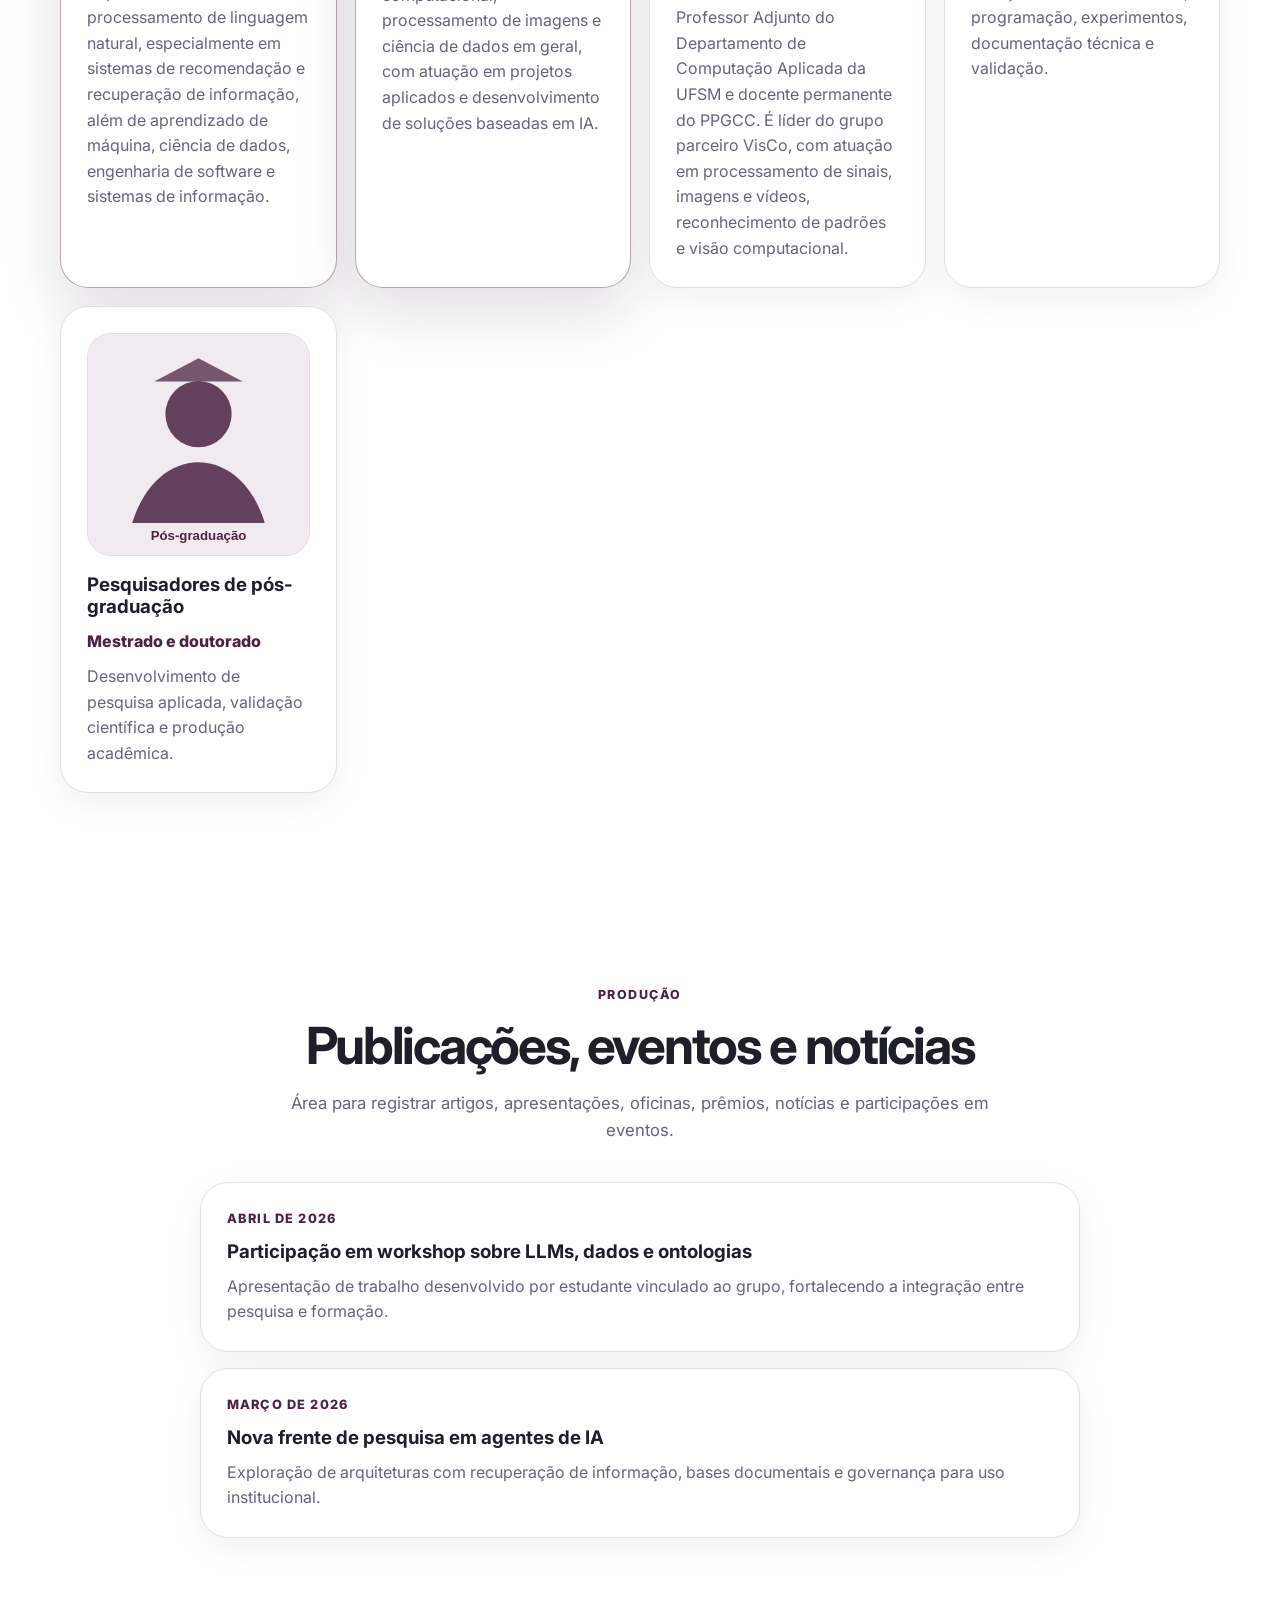
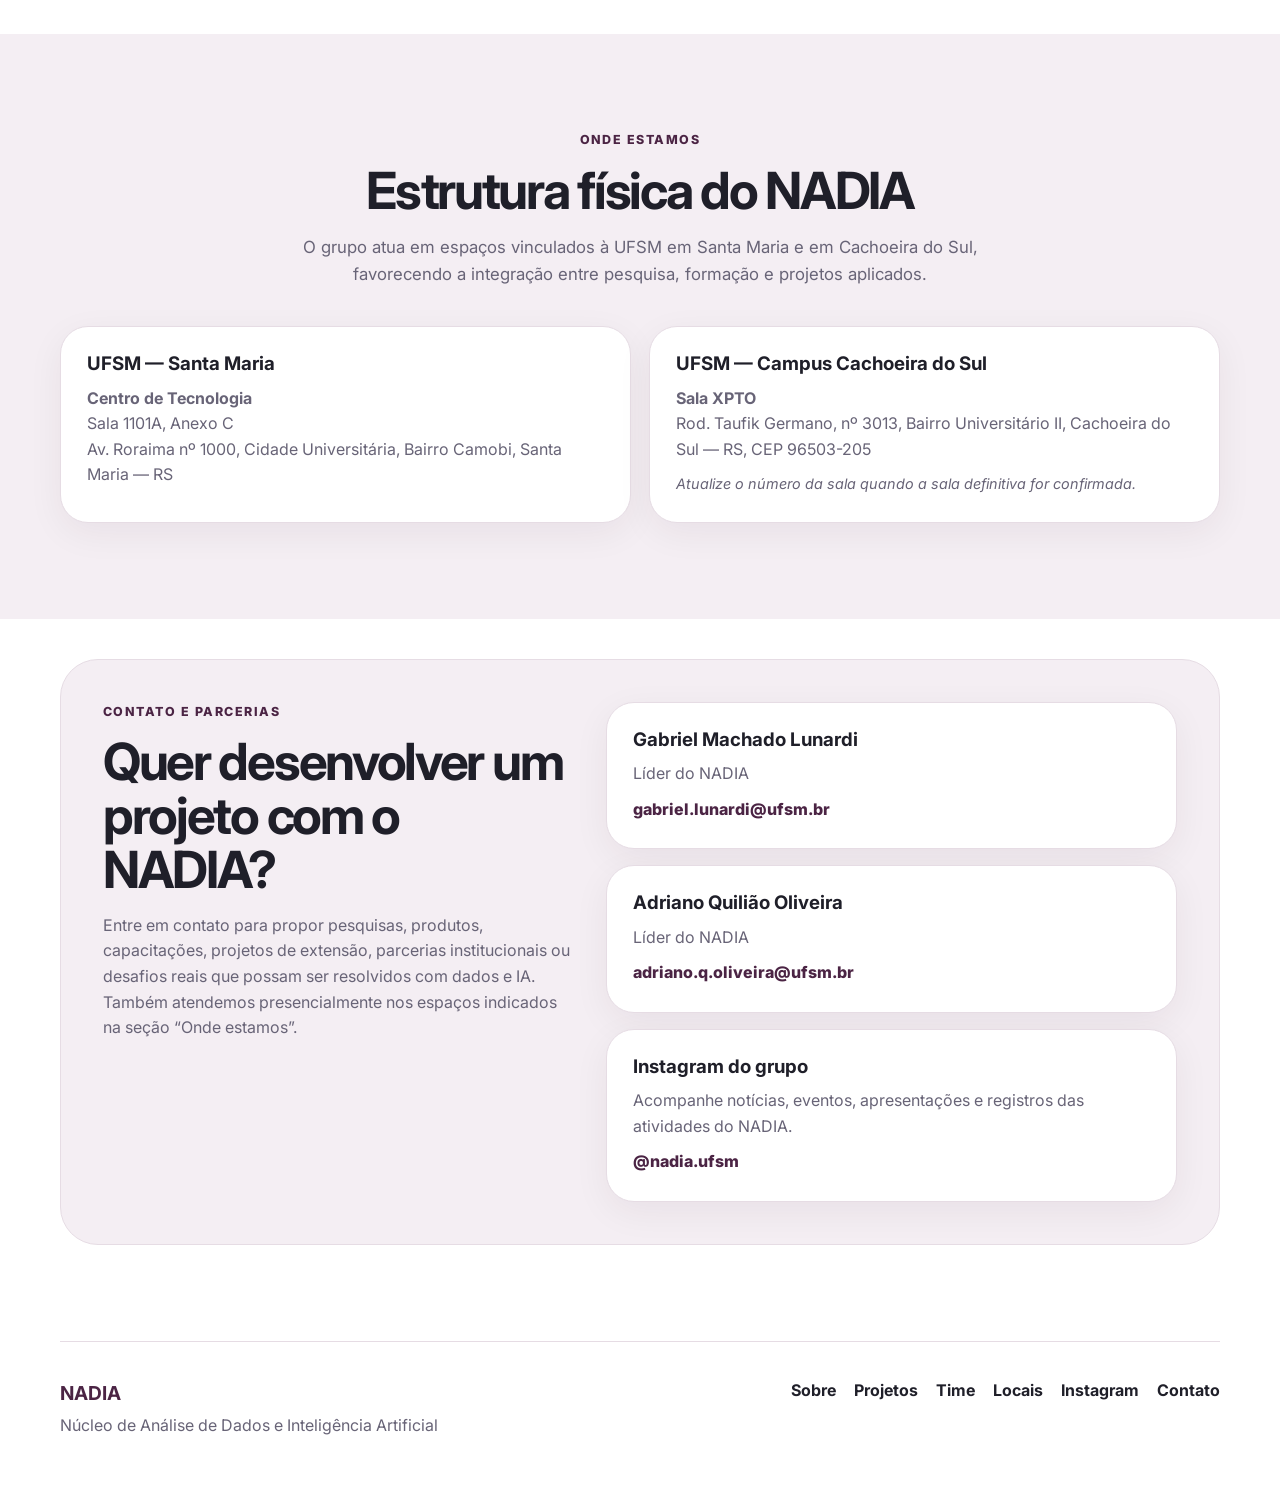
==== commit 5f071a09: "Update index.html" ====
--- a/index.html
+++ b/index.html
@@ -213,7 +213,7 @@
         </article>
       </div>
     </section>
-
+   <!--
     <section class="section soft-bg" id="egressos">
       <div class="section-heading centered">
         <p class="eyebrow">Rede NADIA</p>
@@ -255,7 +255,7 @@
         </blockquote>
       </div>
     </section>
-
+    -->
     <section class="section" id="publicacoes">
       <div class="section-heading centered">
         <p class="eyebrow">Produção</p>
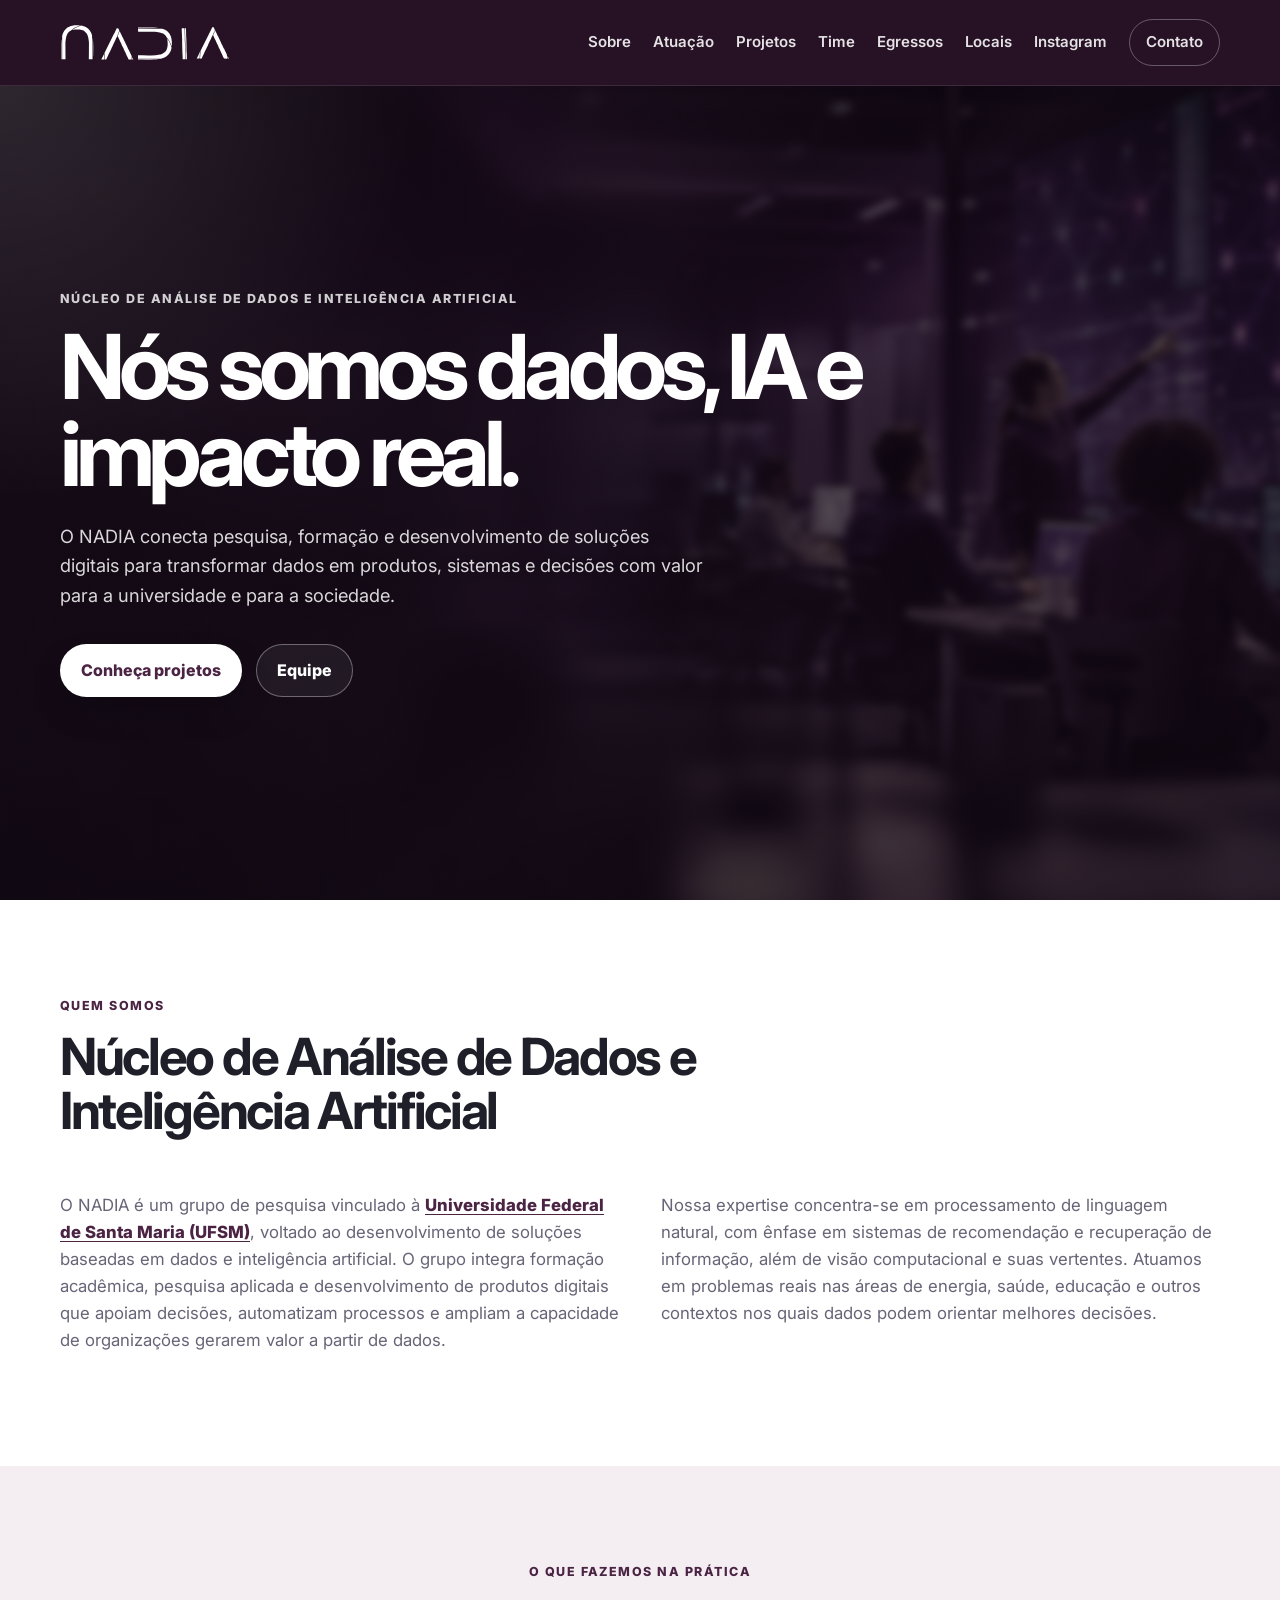
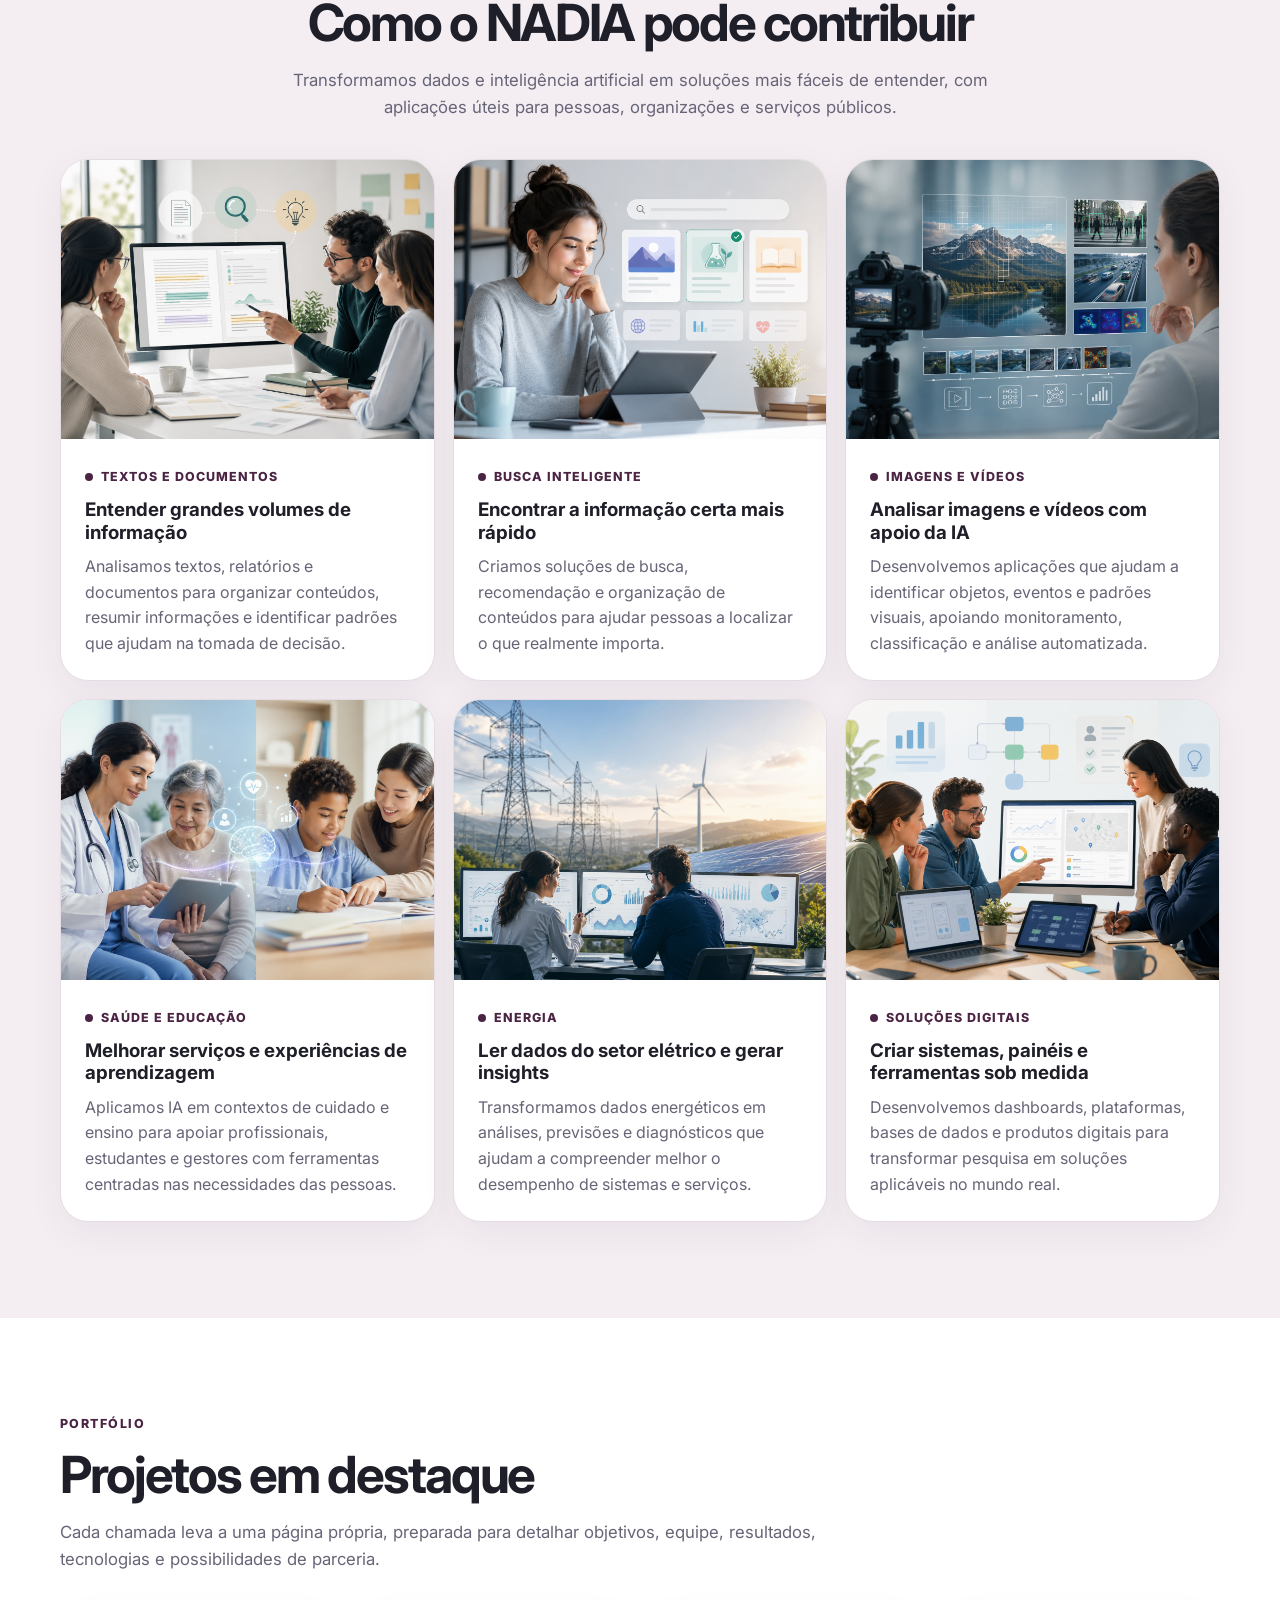
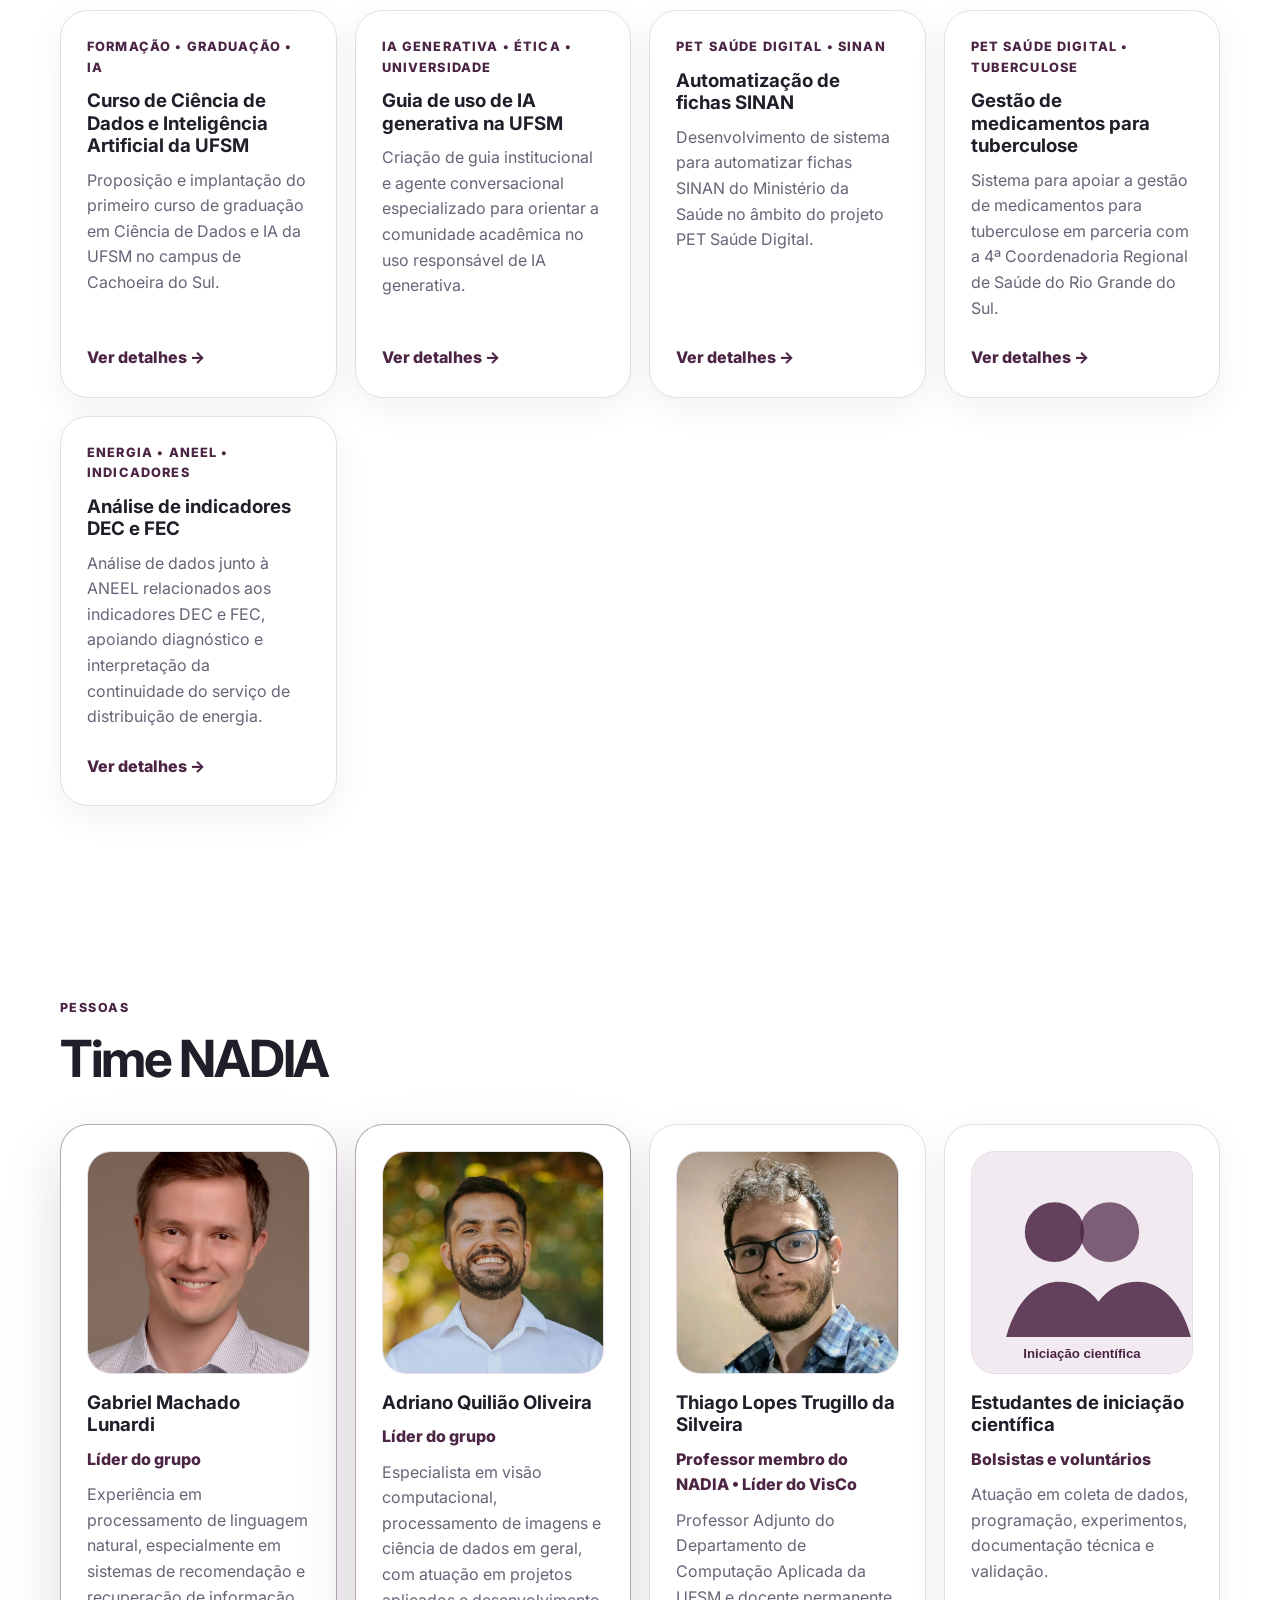
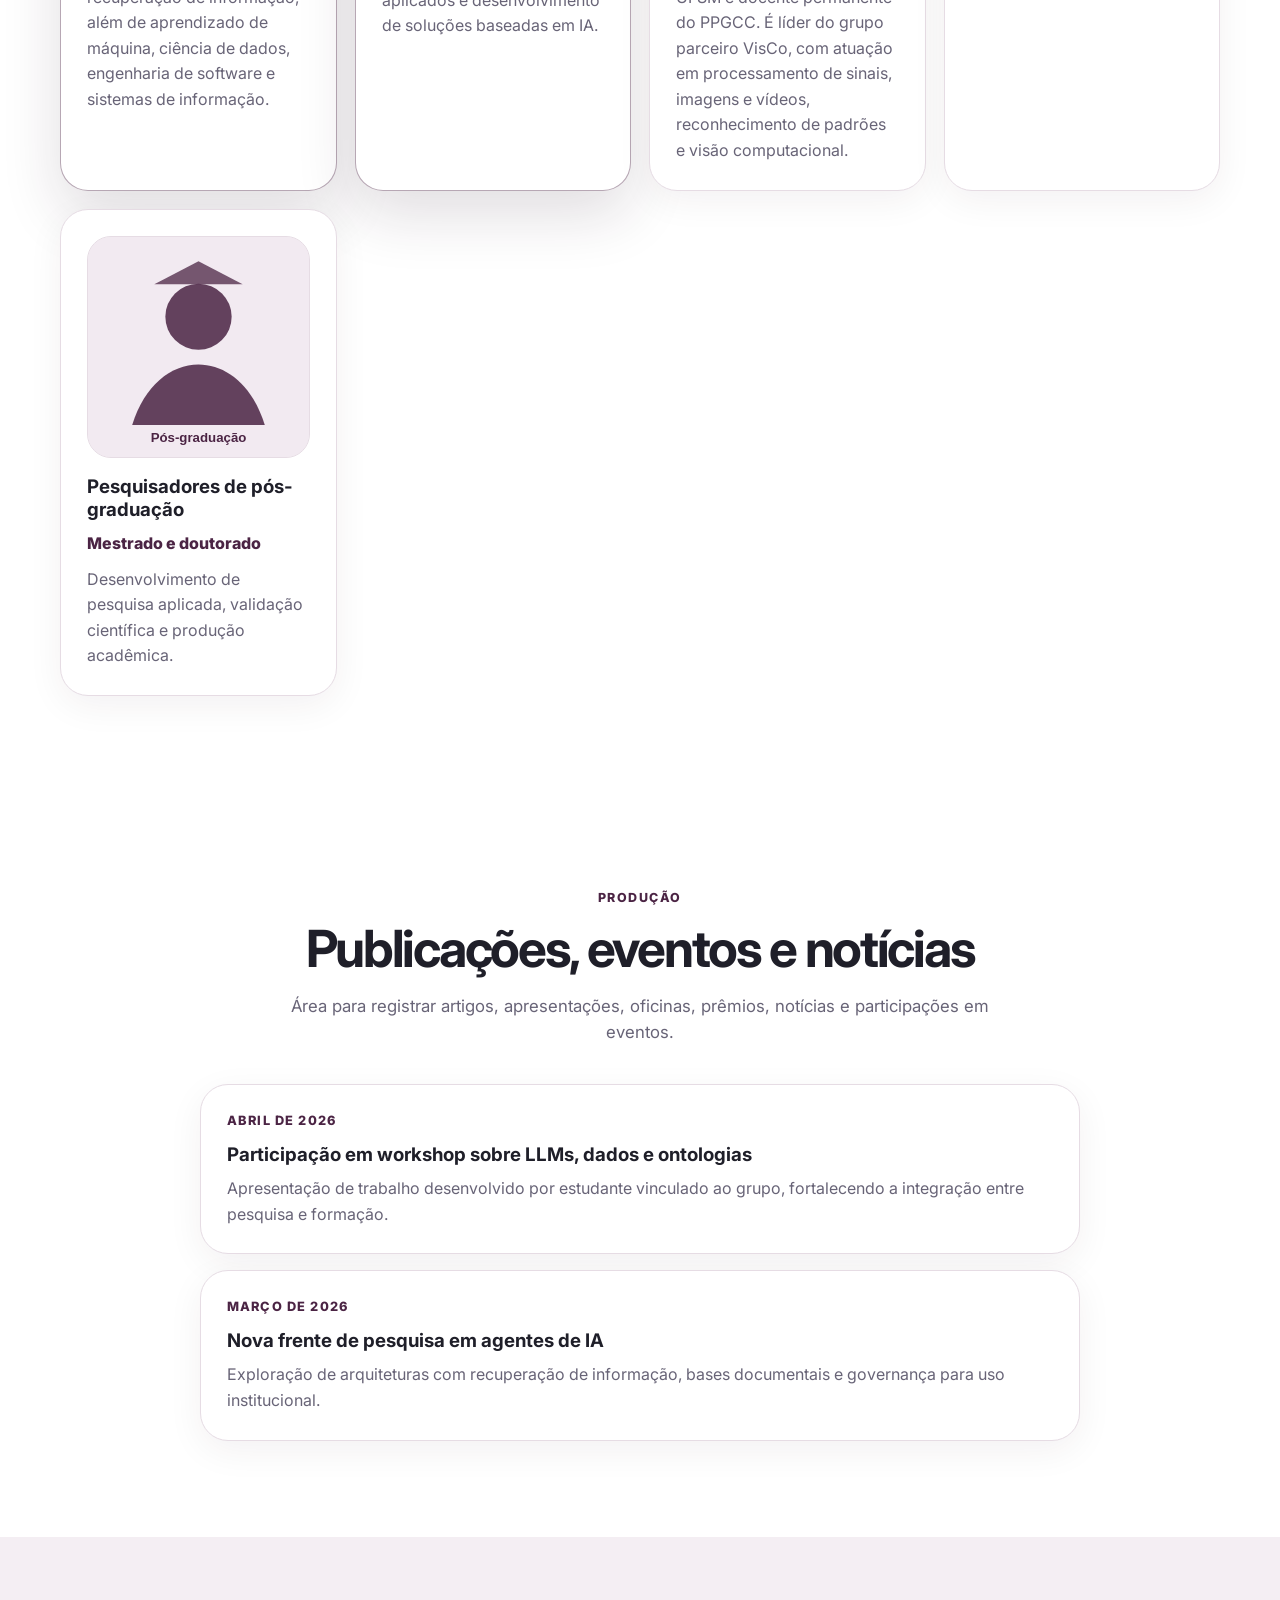
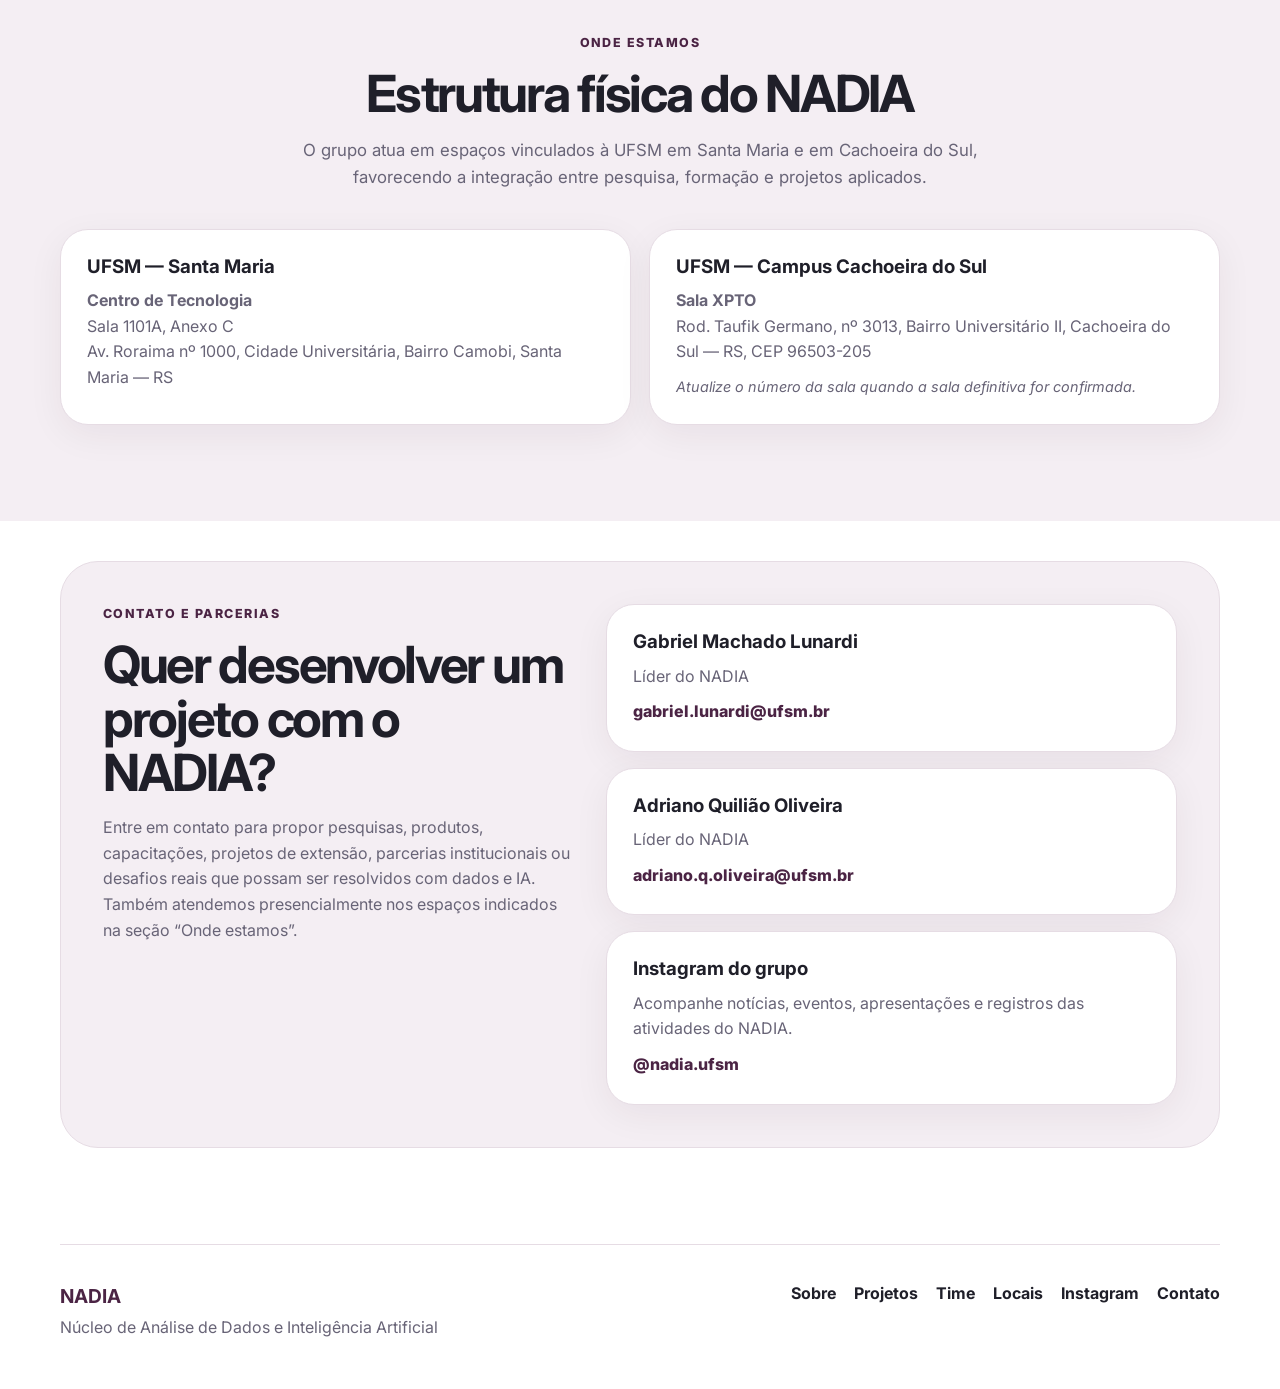
==== commit 67bd1e3a: "Update index.html comentando texto gerado" ====
--- a/index.html
+++ b/index.html
@@ -178,7 +178,9 @@
       <div class="section-heading">
         <p class="eyebrow">Pessoas</p>
         <h2>Time NADIA</h2>
+        <!--
         <p>Espaço para apresentar líderes, pesquisadores, estudantes, bolsistas e colaboradores do grupo. Para atualizar, basta substituir as imagens na pasta <strong>assets/pessoas</strong> e editar os textos deste bloco no arquivo <strong>index.html</strong>.</p>
+        -->
       </div>
       <div class="people-grid">
         <article class="person-card leader">
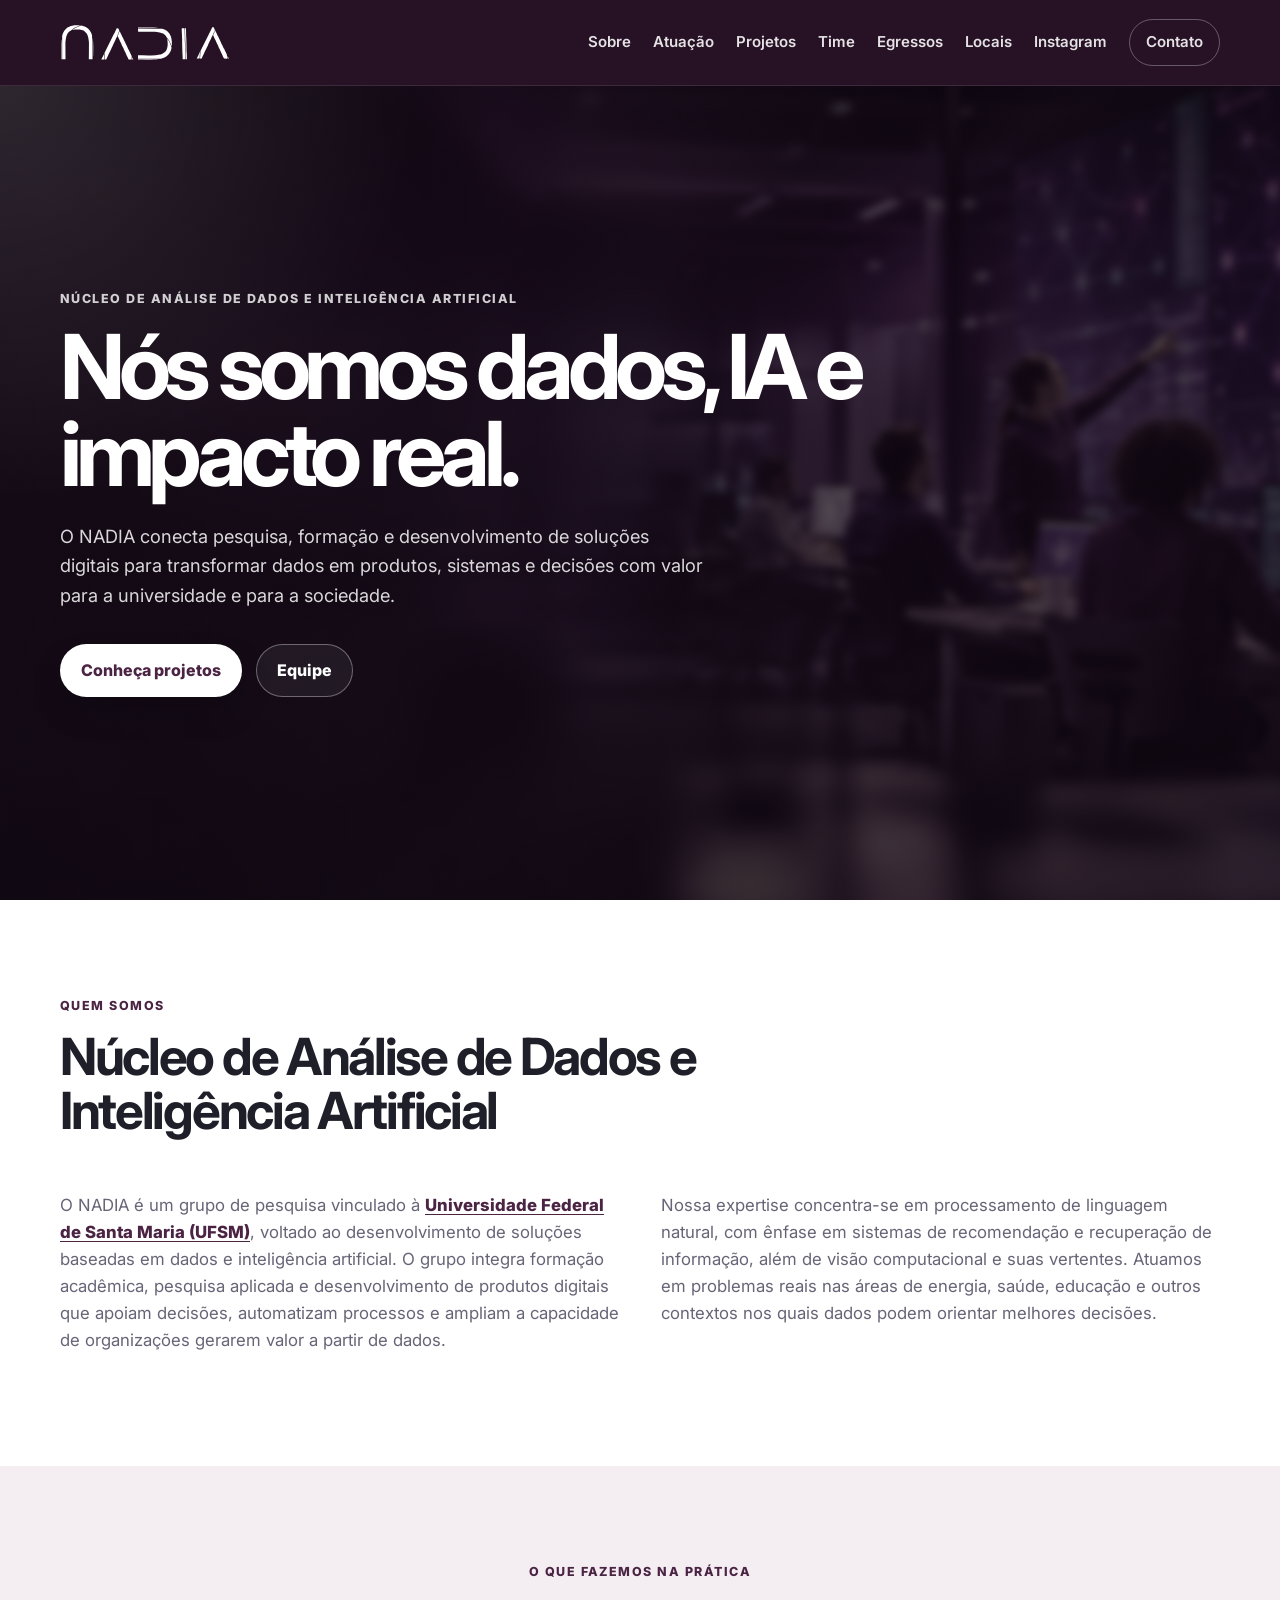
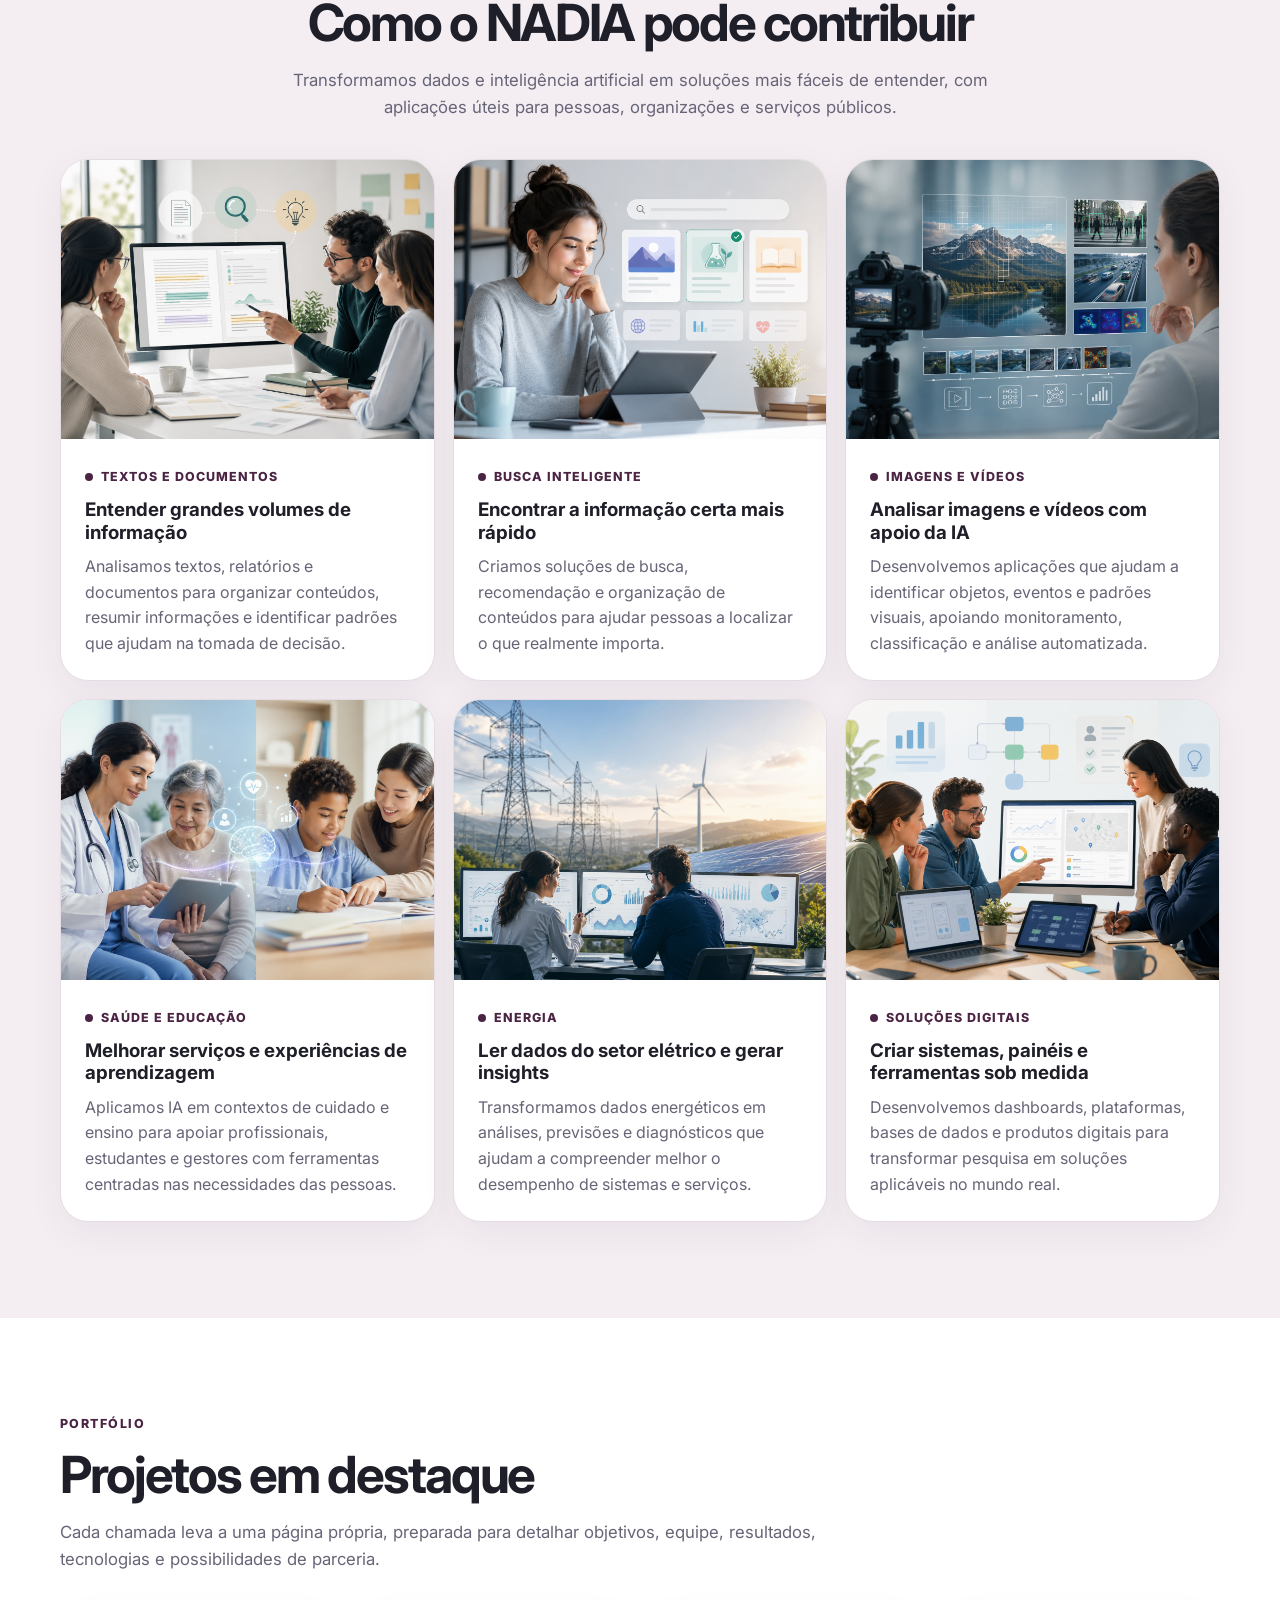
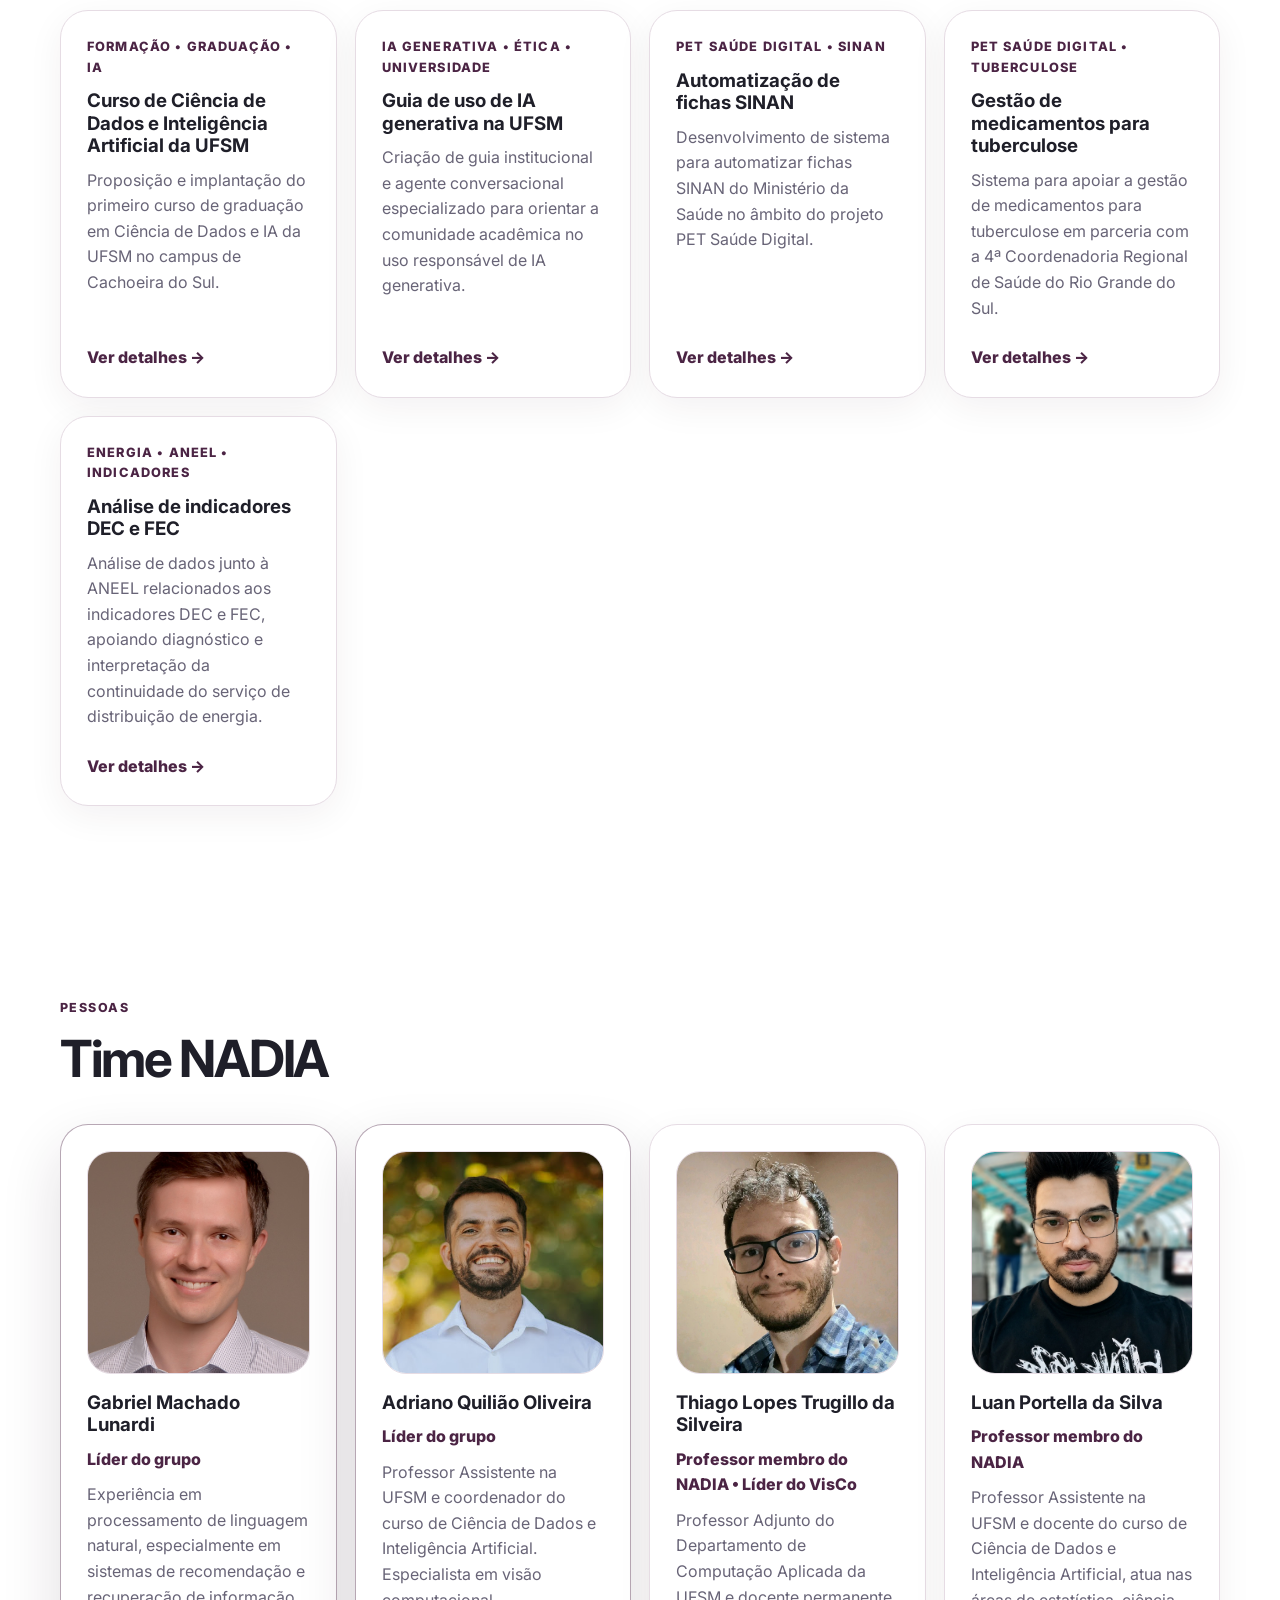
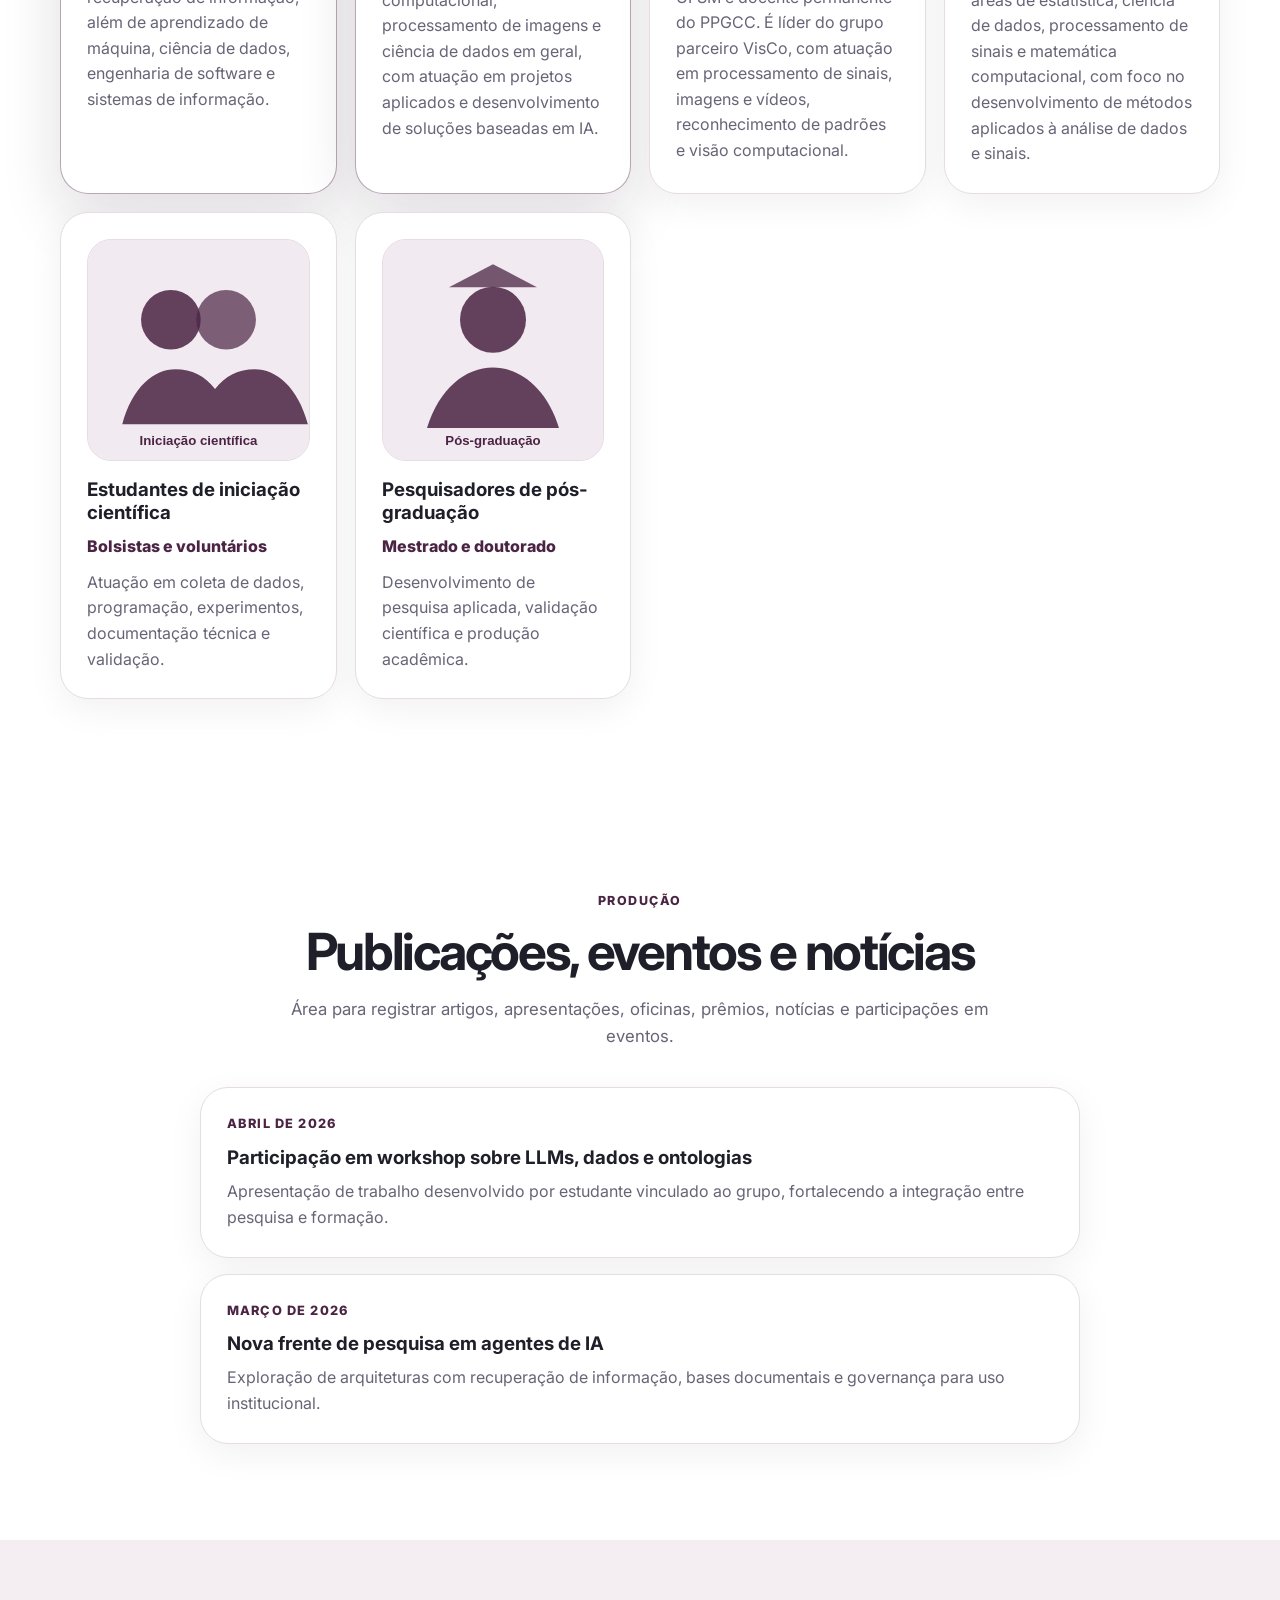
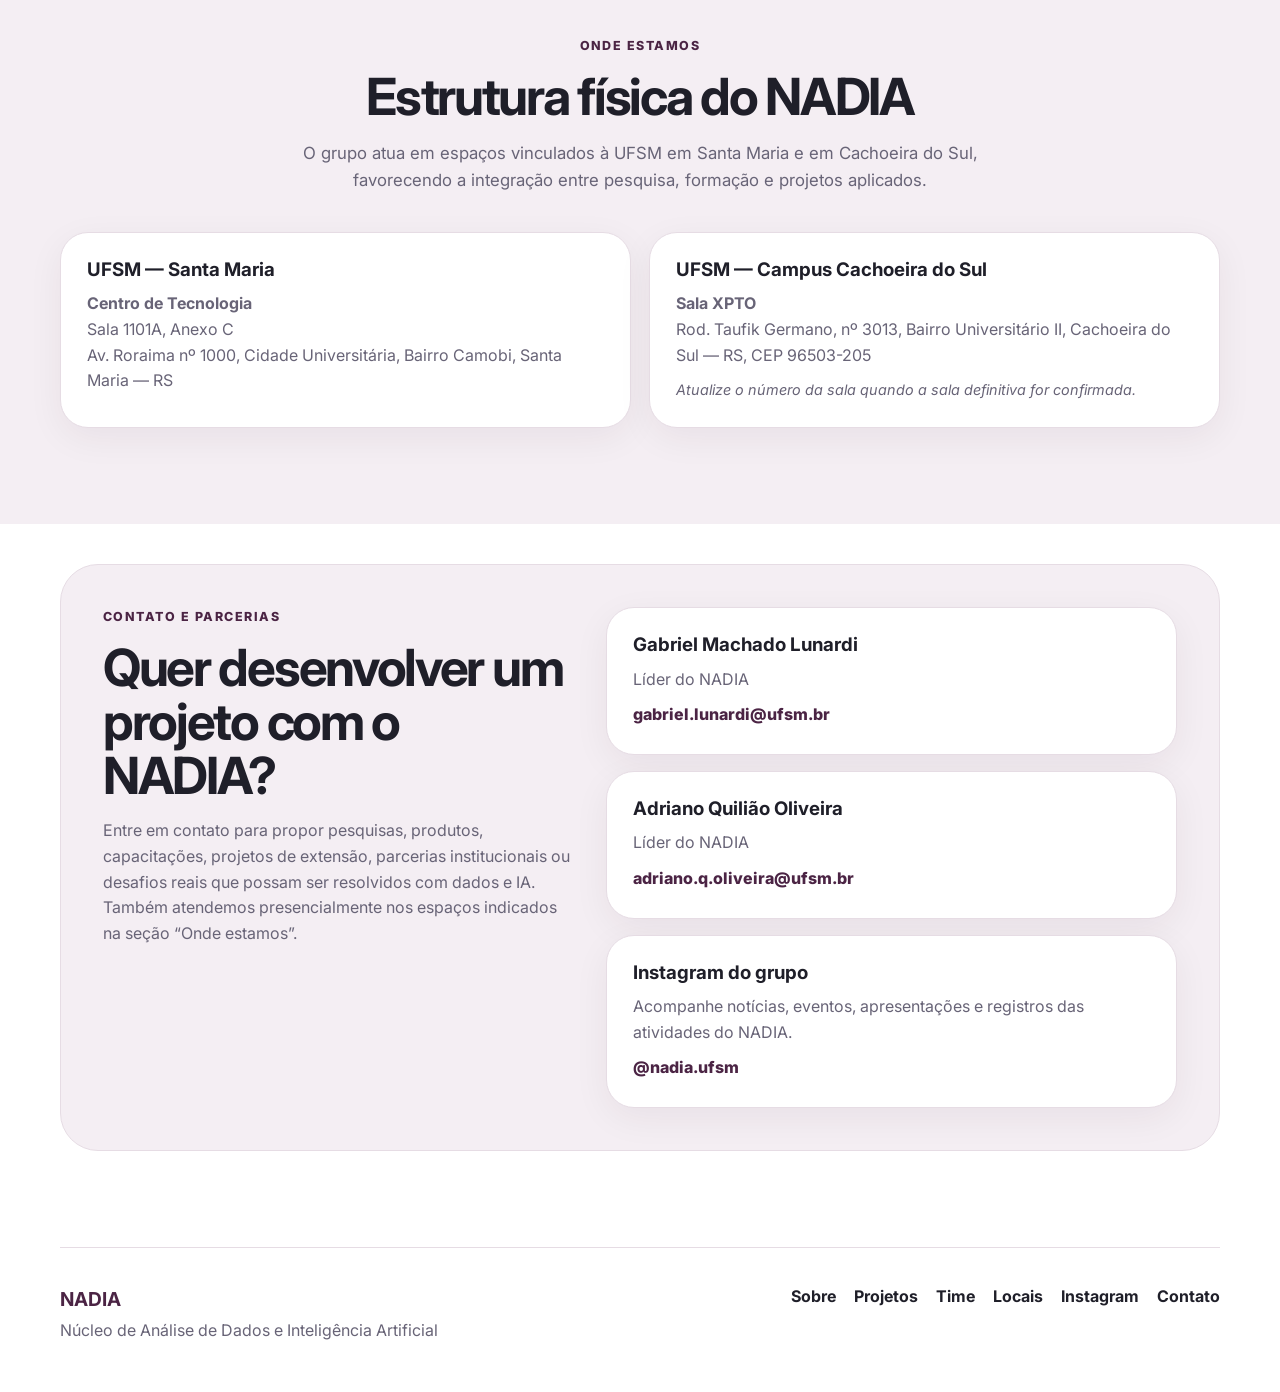
==== commit 66cd6714: "Update index.html" ====
--- a/index.html
+++ b/index.html
@@ -193,13 +193,19 @@
           <div class="person-photo"><img src="assets/pessoas/adriano-quiliao.jpeg" alt="Foto de Adriano Quilião Oliveira" /></div>
           <h3>Adriano Quilião Oliveira</h3>
           <p class="role">Líder do grupo</p>
-          <p>Especialista em visão computacional, processamento de imagens e ciência de dados em geral, com atuação em projetos aplicados e desenvolvimento de soluções baseadas em IA.</p>
+          <p>Professor Assistente na UFSM e coordenador do curso de Ciência de Dados e Inteligência Artificial. Especialista em visão computacional, processamento de imagens e ciência de dados em geral, com atuação em projetos aplicados e desenvolvimento de soluções baseadas em IA.</p>
         </article>
         <article class="person-card">
           <div class="person-photo"><img src="assets/pessoas/thiago-trugillo.png" alt="Foto de Thiago Lopes Trugillo da Silveira" /></div>
           <h3>Thiago Lopes Trugillo da Silveira</h3>
           <p class="role">Professor membro do NADIA • Líder do VisCo</p>
           <p>Professor Adjunto do Departamento de Computação Aplicada da UFSM e docente permanente do PPGCC. É líder do grupo parceiro VisCo, com atuação em processamento de sinais, imagens e vídeos, reconhecimento de padrões e visão computacional.</p>
+        </article>
+        <article class="person-card">
+          <div class="person-photo"><img src="assets/pessoas/luan.jpeg" alt="Foto de Luan Portella da Silva" /></div>
+          <h3>Luan Portella da Silva</h3>
+          <p class="role">Professor membro do NADIA</p>
+          <p>Professor Assistente na UFSM e docente do curso de Ciência de Dados e Inteligência Artificial, atua nas áreas de estatística, ciência de dados, processamento de sinais e matemática computacional, com foco no desenvolvimento de métodos aplicados à análise de dados e sinais.</p>
         </article>
         <article class="person-card">
           <div class="person-photo"><img src="assets/pessoas/estudantes-ic.svg" alt="Foto ou imagem representativa de estudantes de iniciação científica" /></div>
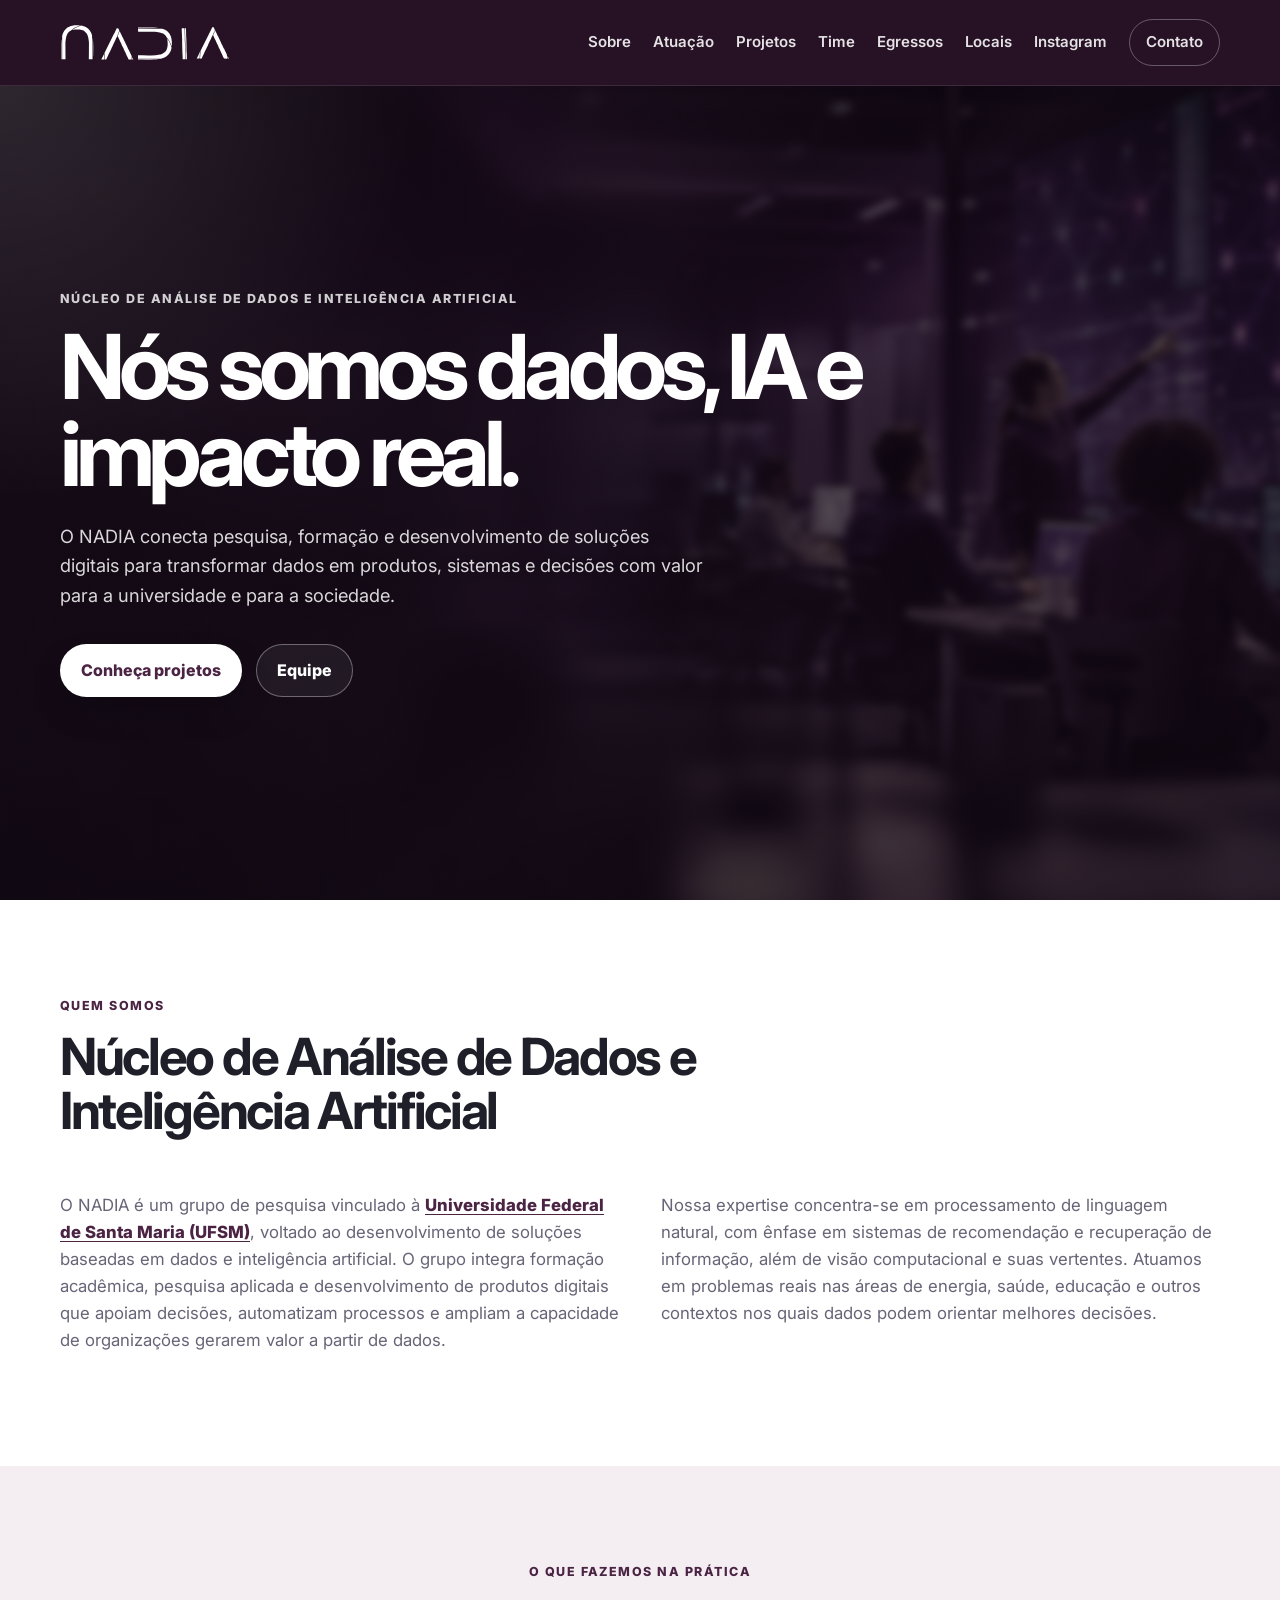
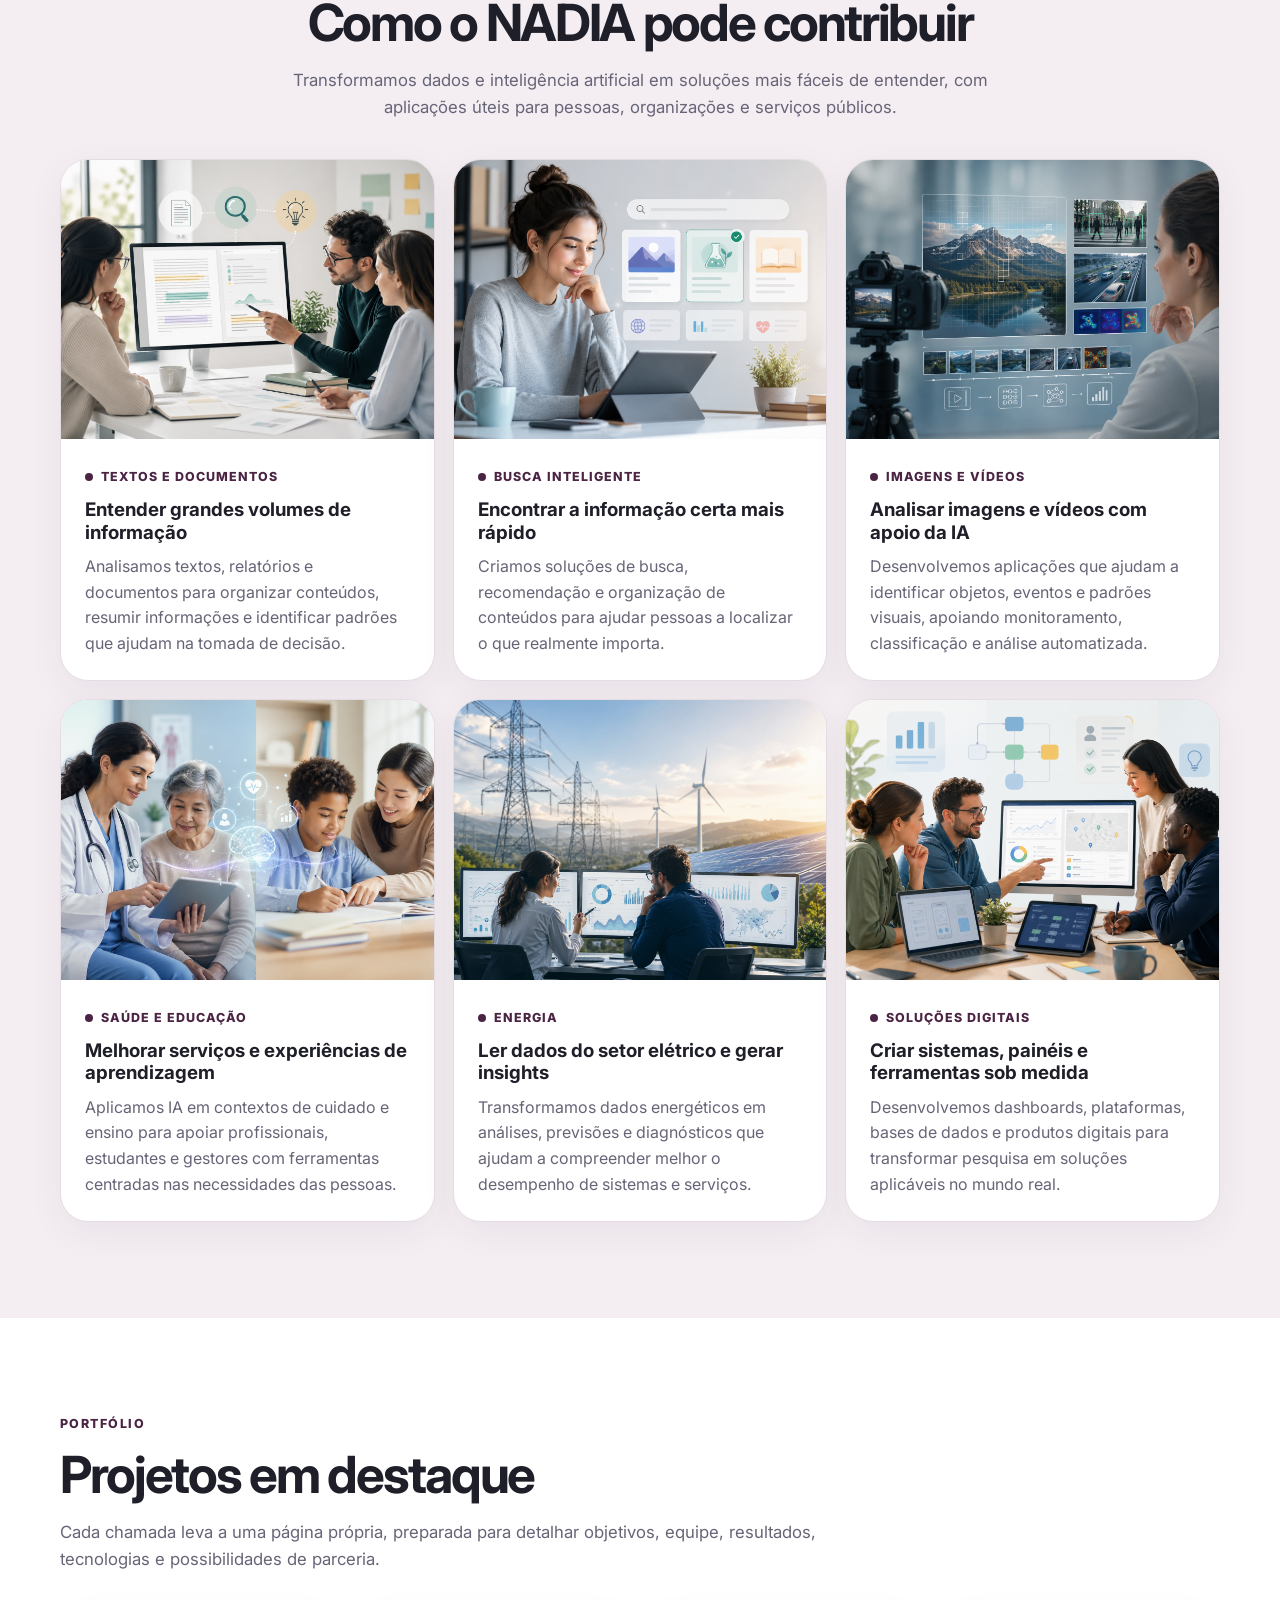
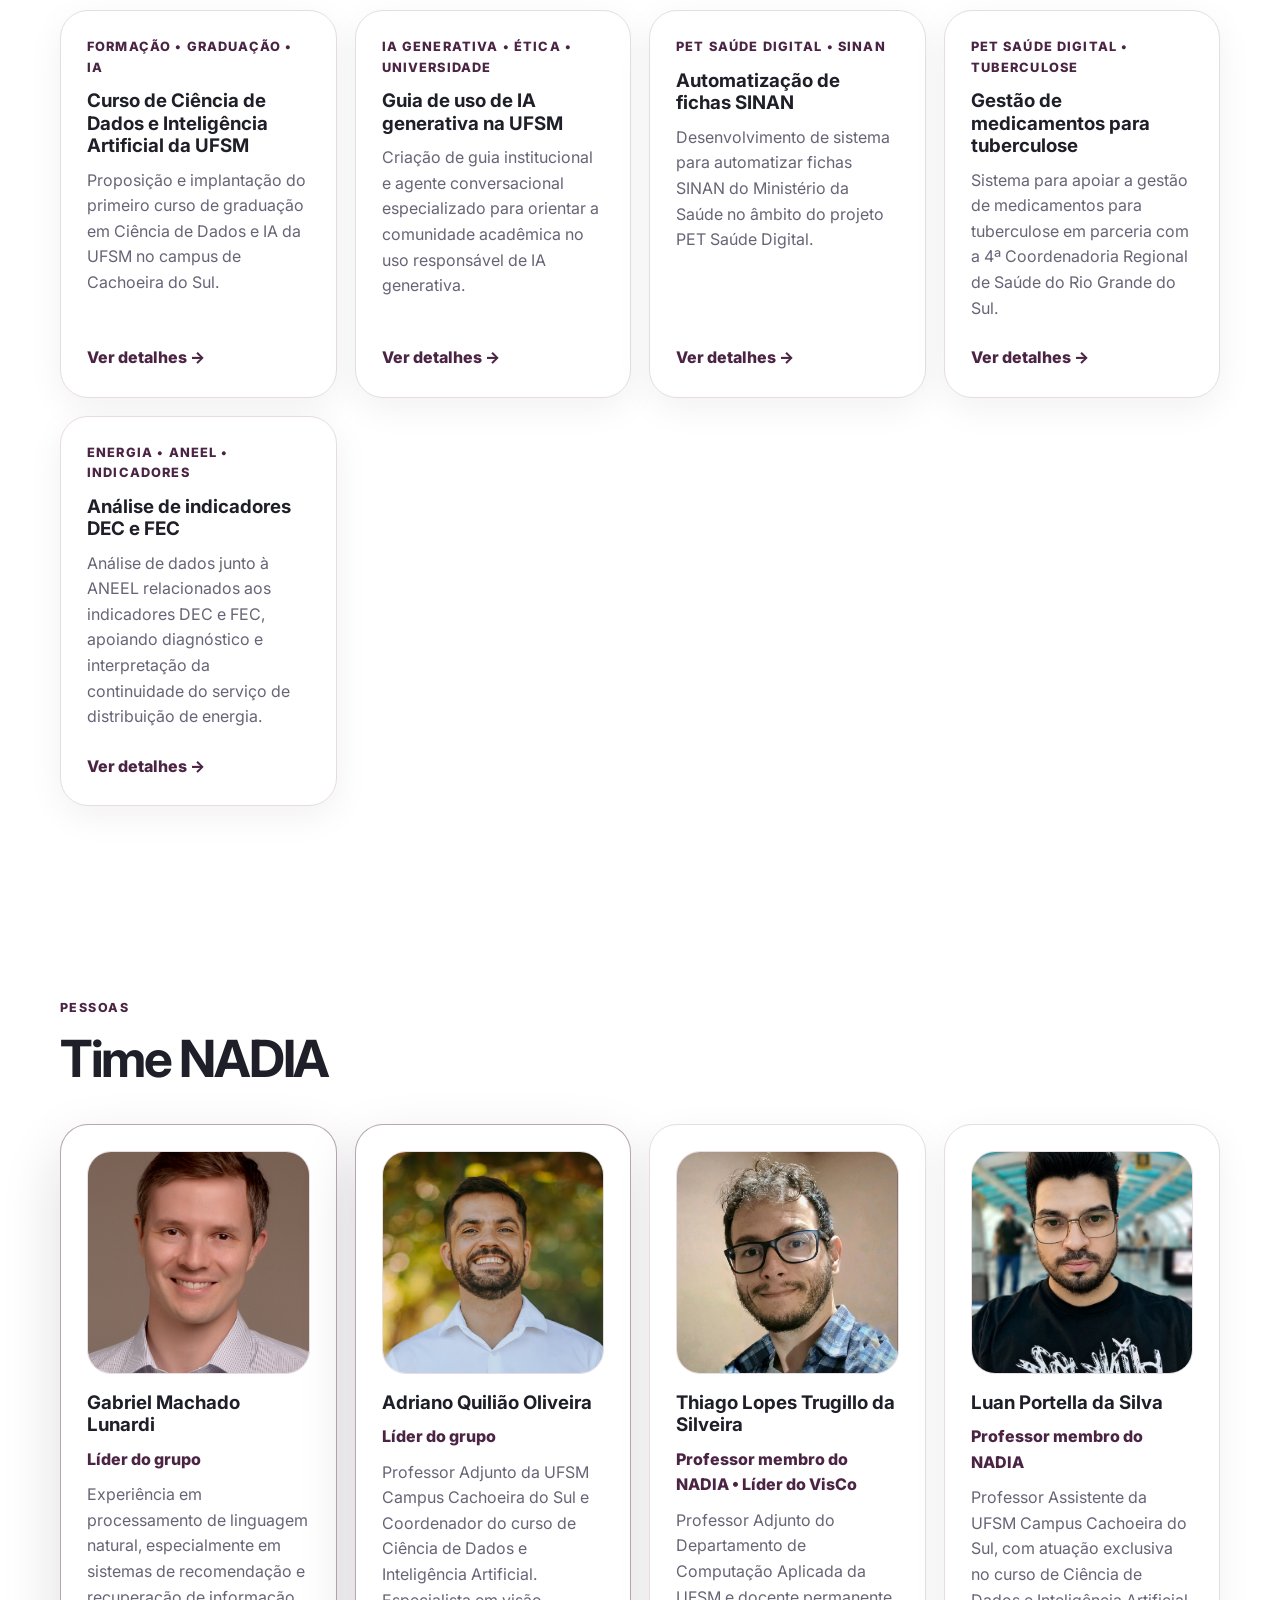
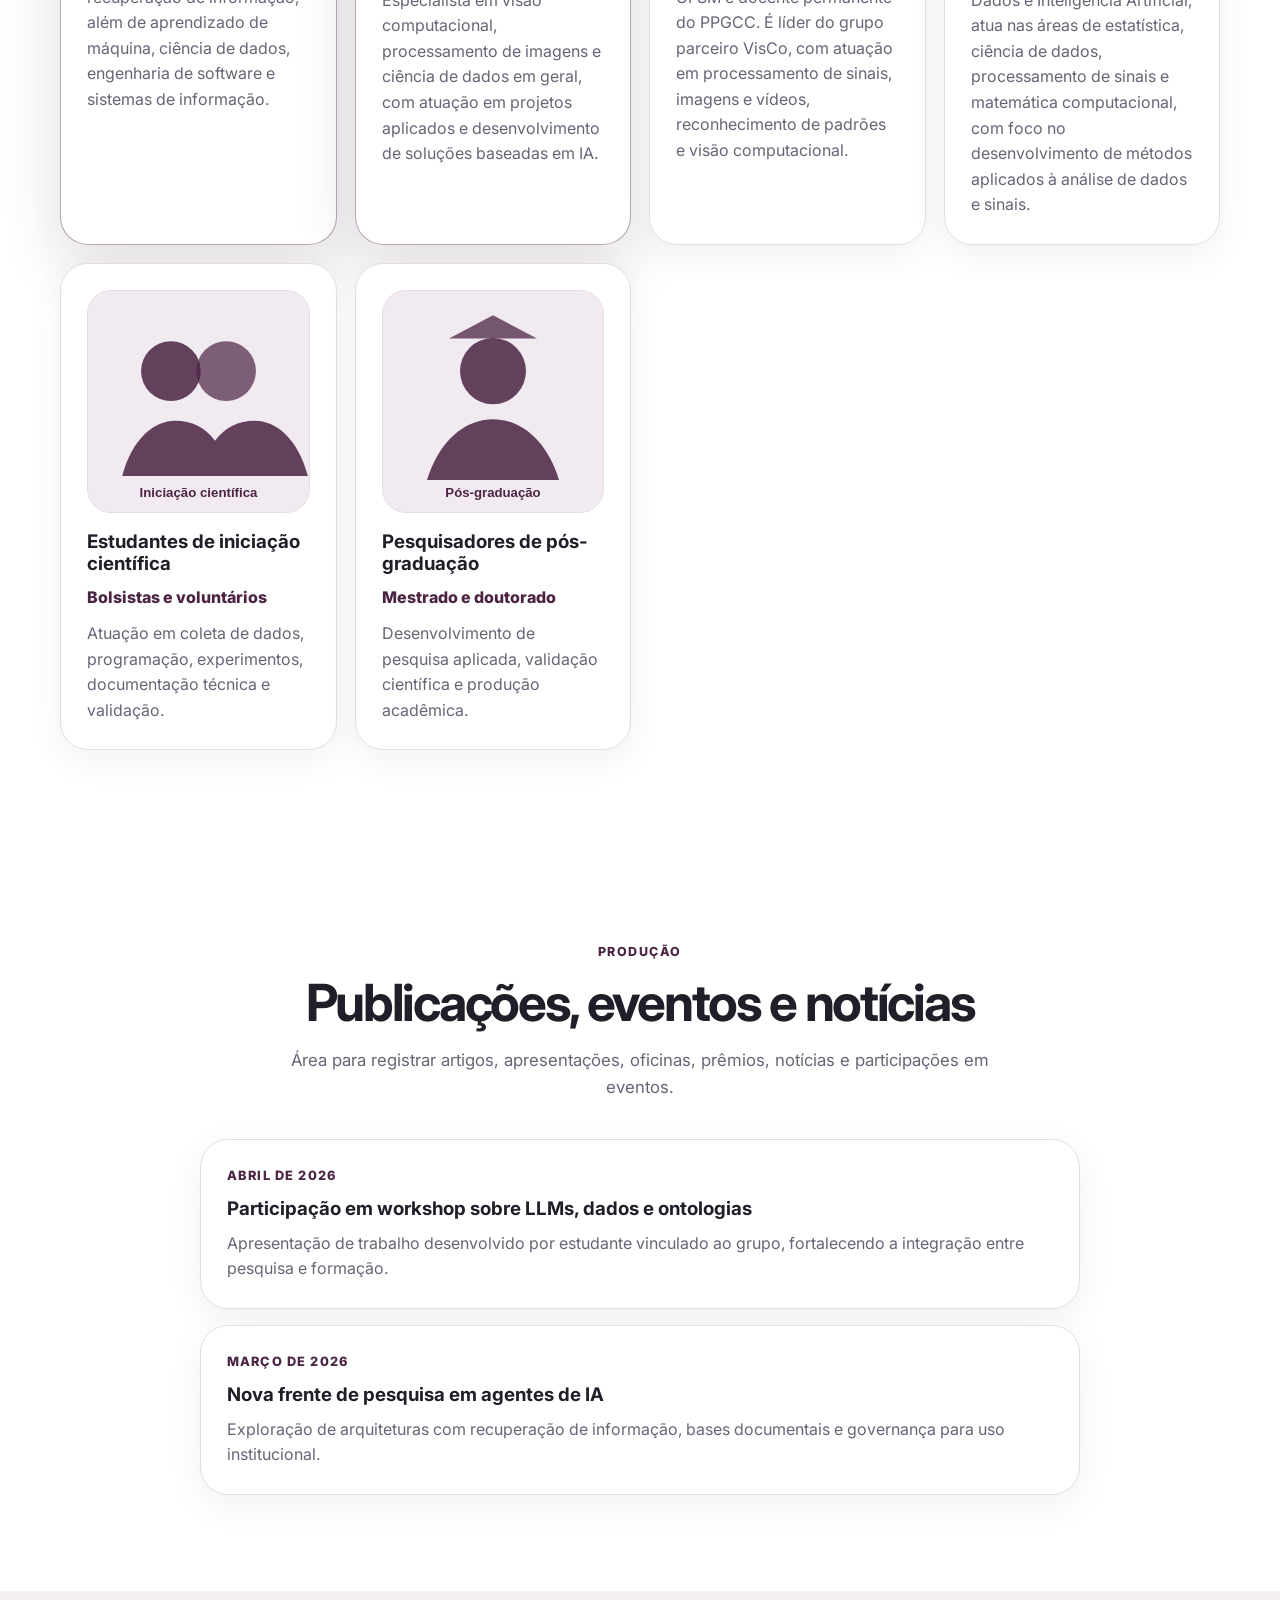
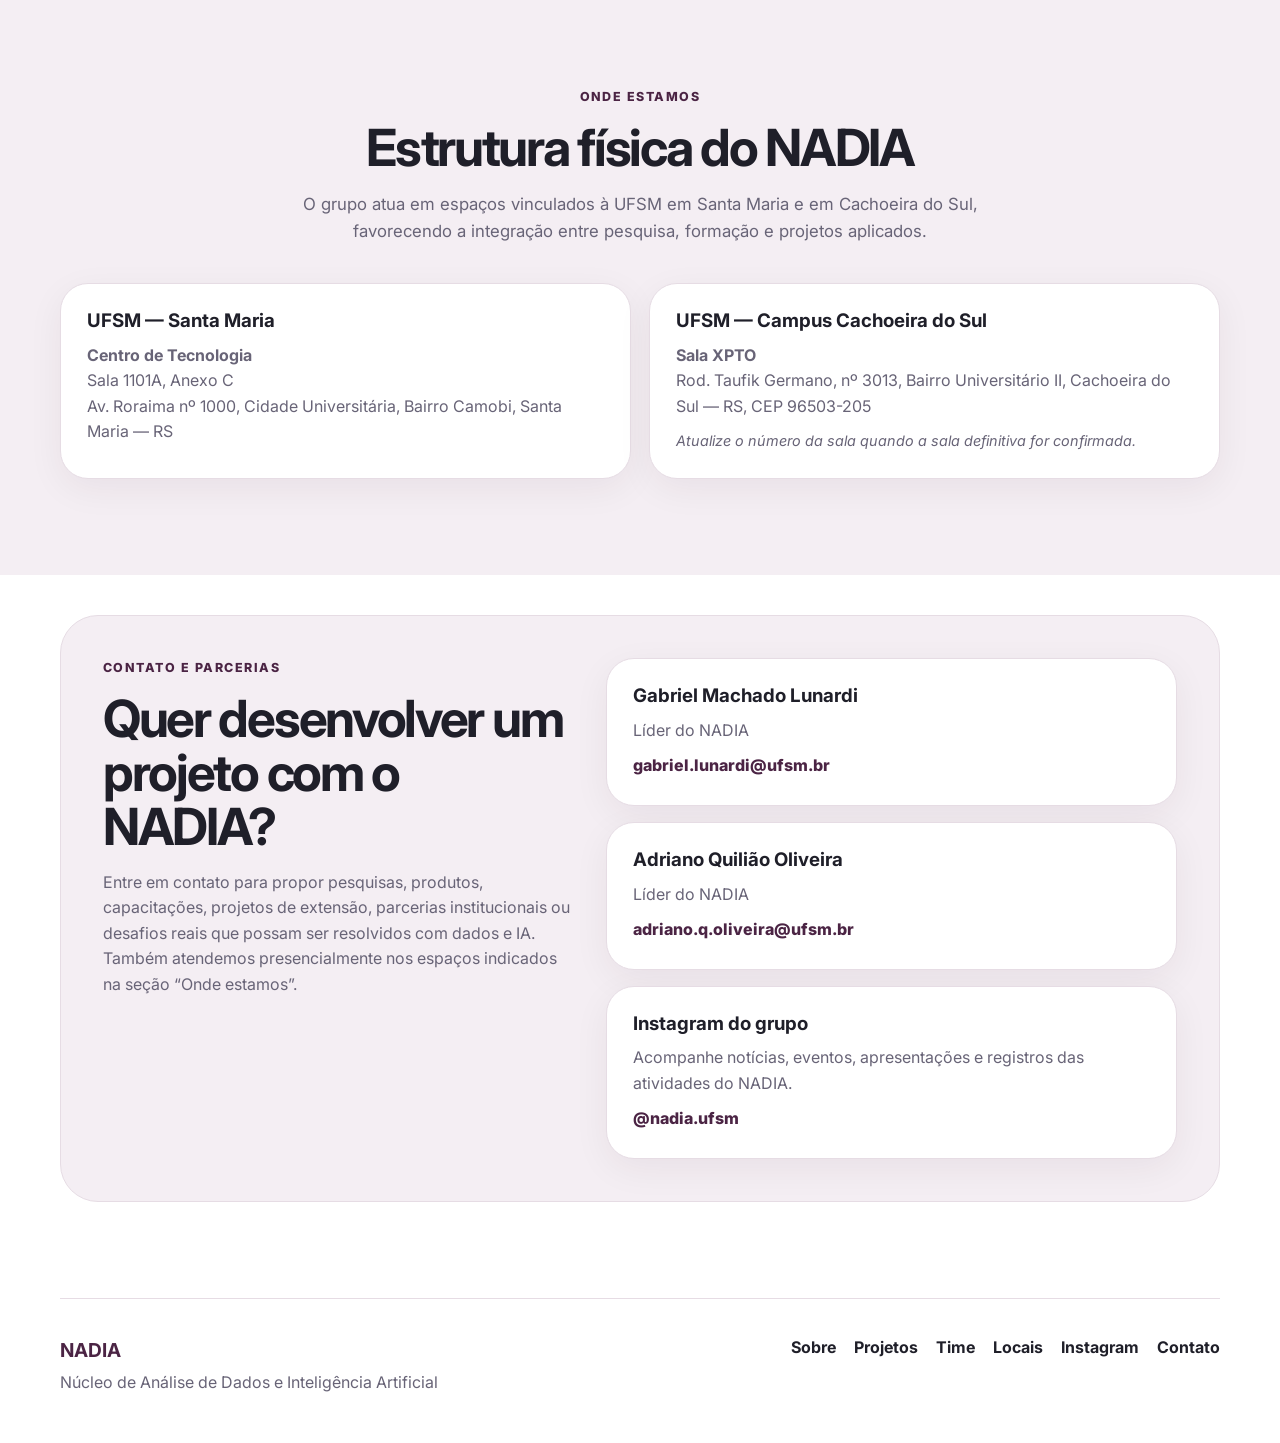
==== commit b4dd36b4: "Update index.html" ====
--- a/index.html
+++ b/index.html
@@ -193,7 +193,7 @@
           <div class="person-photo"><img src="assets/pessoas/adriano-quiliao.jpeg" alt="Foto de Adriano Quilião Oliveira" /></div>
           <h3>Adriano Quilião Oliveira</h3>
           <p class="role">Líder do grupo</p>
-          <p>Professor Assistente na UFSM e coordenador do curso de Ciência de Dados e Inteligência Artificial. Especialista em visão computacional, processamento de imagens e ciência de dados em geral, com atuação em projetos aplicados e desenvolvimento de soluções baseadas em IA.</p>
+          <p>Professor Adjunto da UFSM Campus Cachoeira do Sul e Coordenador do curso de Ciência de Dados e Inteligência Artificial. Especialista em visão computacional, processamento de imagens e ciência de dados em geral, com atuação em projetos aplicados e desenvolvimento de soluções baseadas em IA.</p>
         </article>
         <article class="person-card">
           <div class="person-photo"><img src="assets/pessoas/thiago-trugillo.png" alt="Foto de Thiago Lopes Trugillo da Silveira" /></div>
@@ -205,7 +205,7 @@
           <div class="person-photo"><img src="assets/pessoas/luan.jpeg" alt="Foto de Luan Portella da Silva" /></div>
           <h3>Luan Portella da Silva</h3>
           <p class="role">Professor membro do NADIA</p>
-          <p>Professor Assistente na UFSM e docente do curso de Ciência de Dados e Inteligência Artificial, atua nas áreas de estatística, ciência de dados, processamento de sinais e matemática computacional, com foco no desenvolvimento de métodos aplicados à análise de dados e sinais.</p>
+          <p>Professor Assistente da UFSM Campus Cachoeira do Sul, com atuação exclusiva no curso de Ciência de Dados e Inteligência Artificial, atua nas áreas de estatística, ciência de dados, processamento de sinais e matemática computacional, com foco no desenvolvimento de métodos aplicados à análise de dados e sinais.</p>
         </article>
         <article class="person-card">
           <div class="person-photo"><img src="assets/pessoas/estudantes-ic.svg" alt="Foto ou imagem representativa de estudantes de iniciação científica" /></div>
